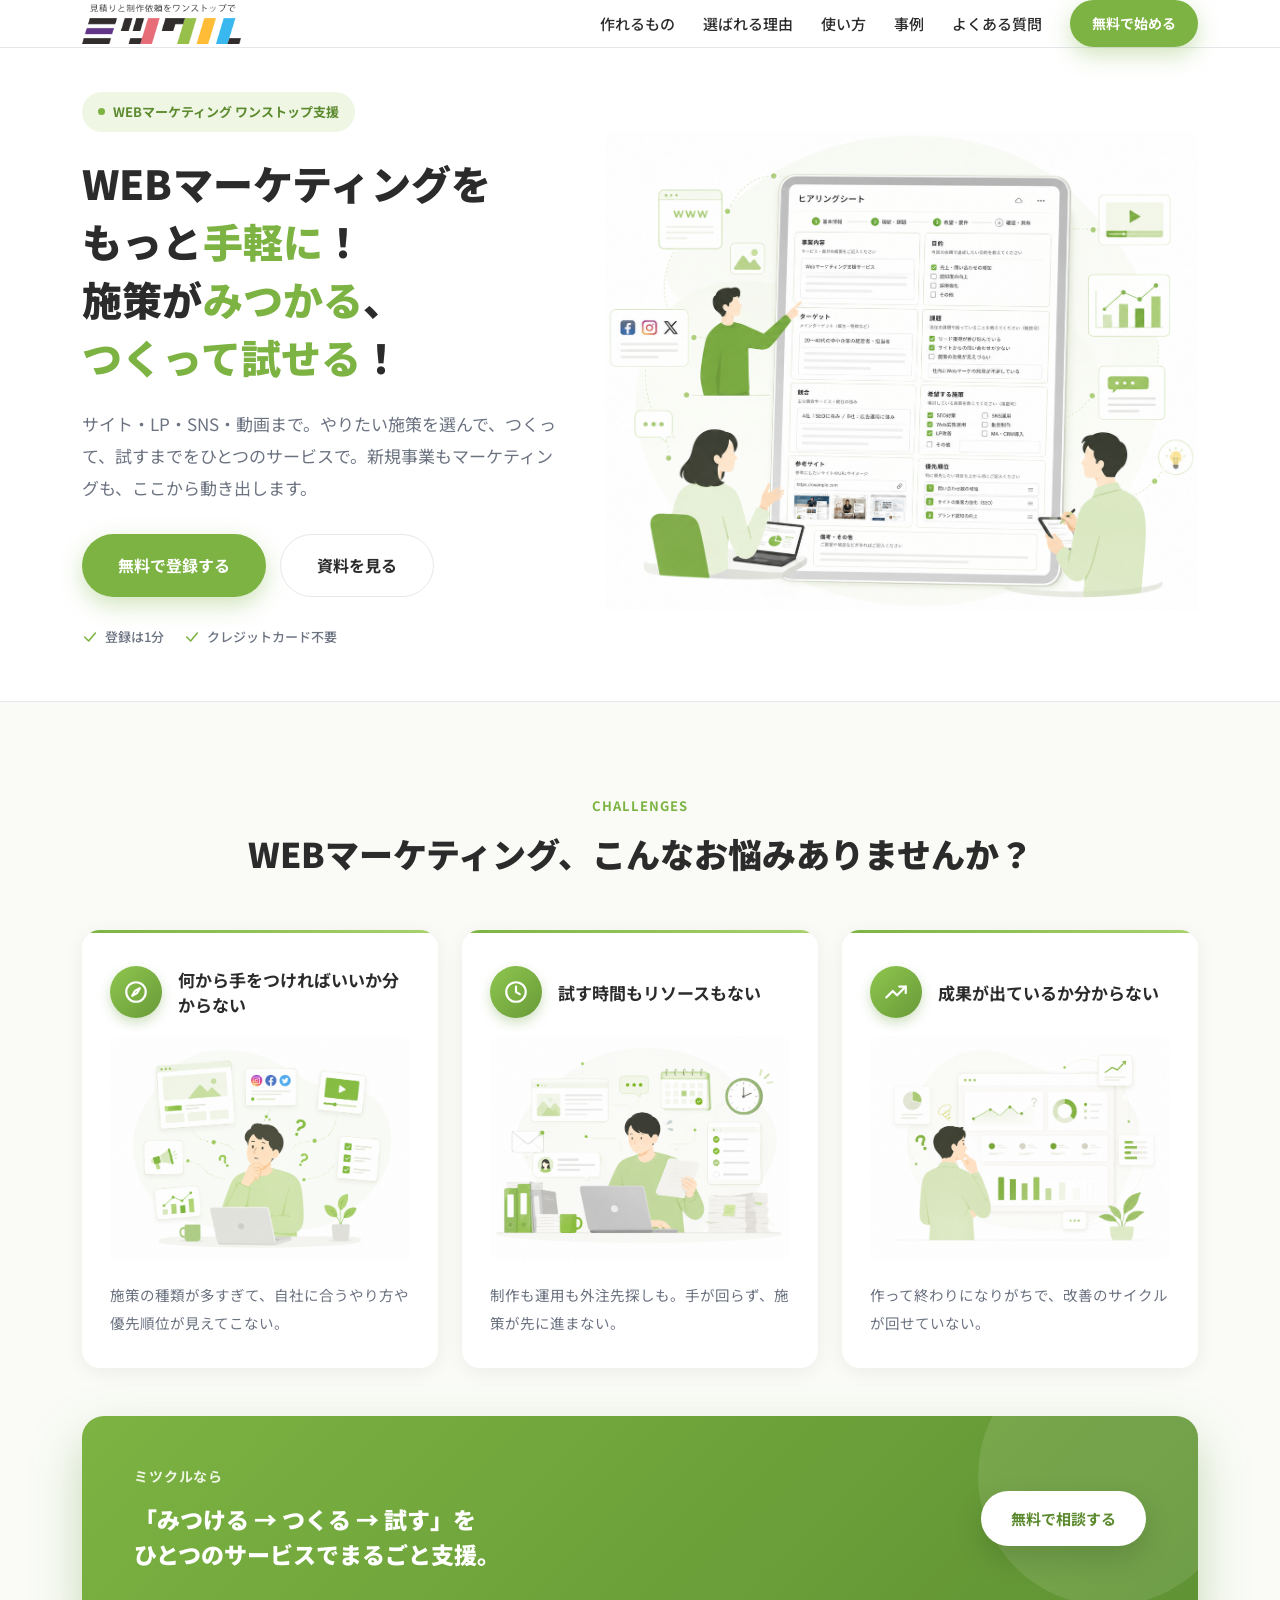
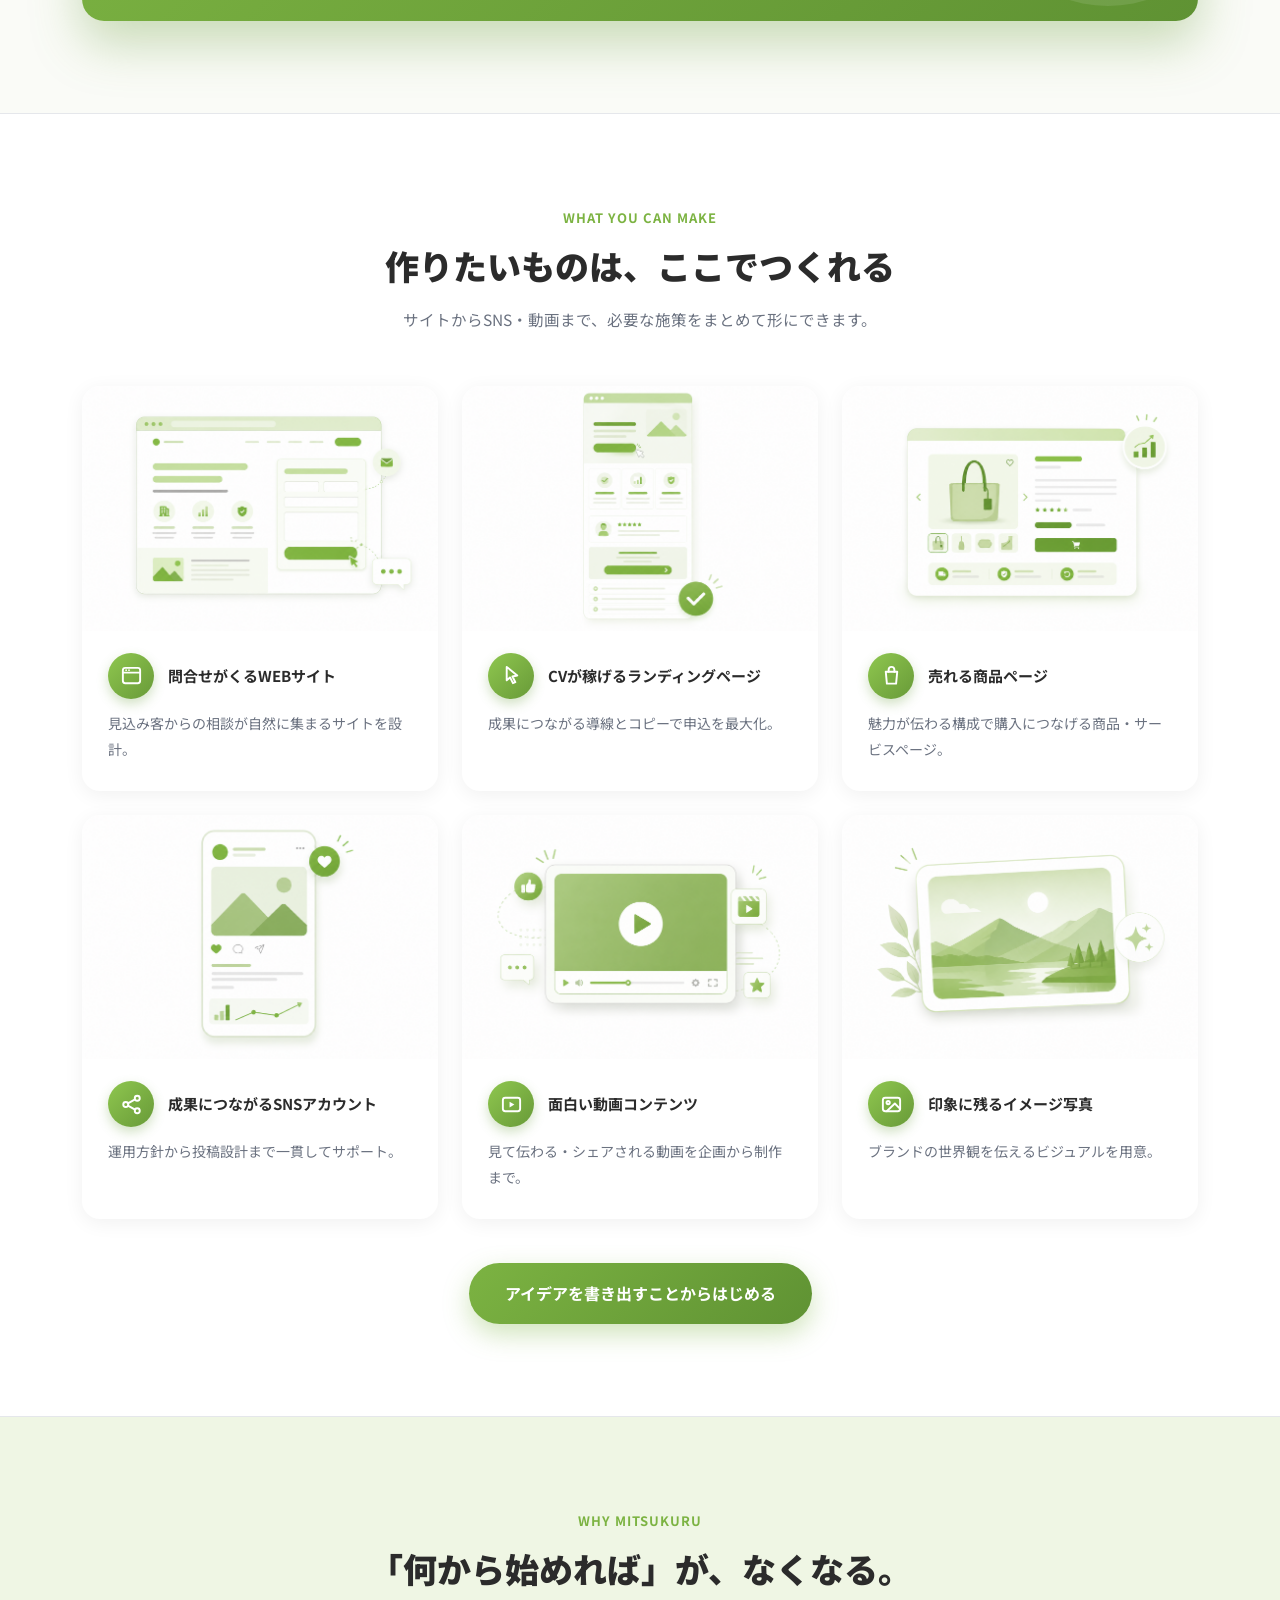
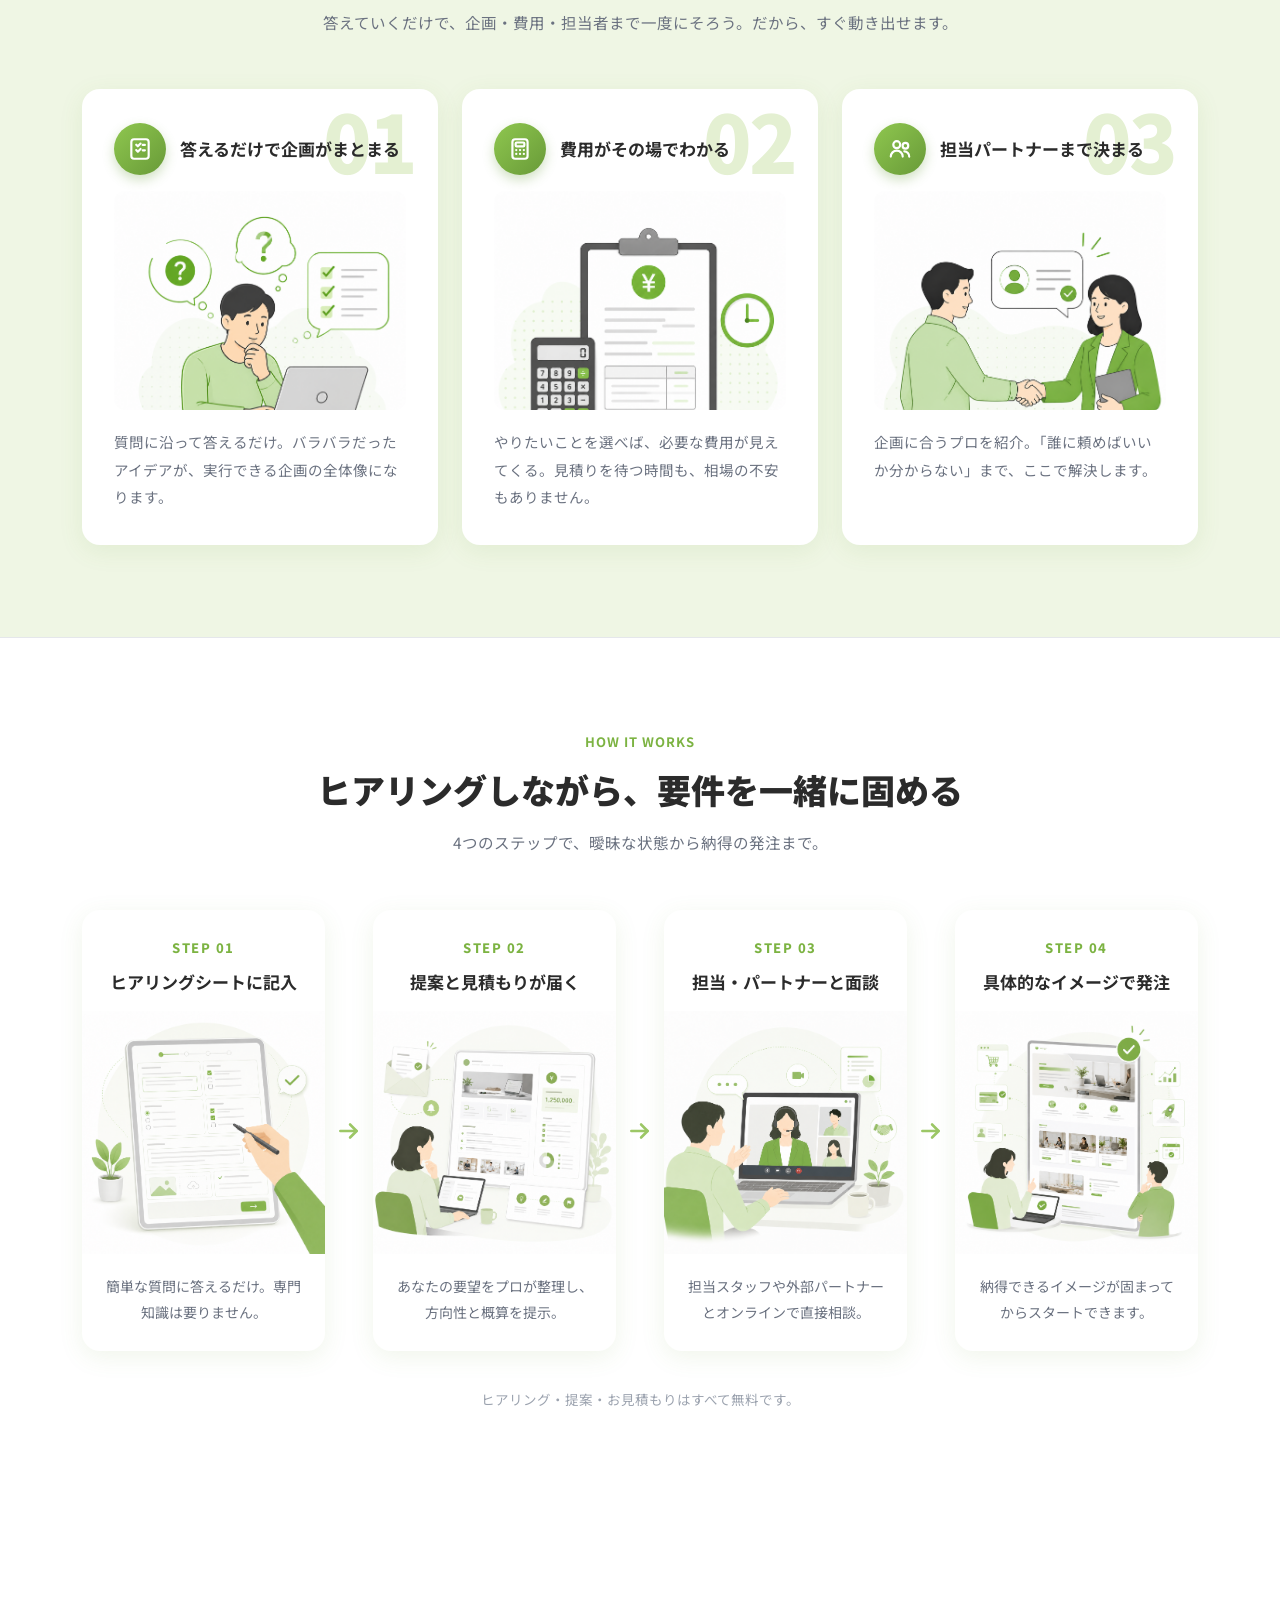
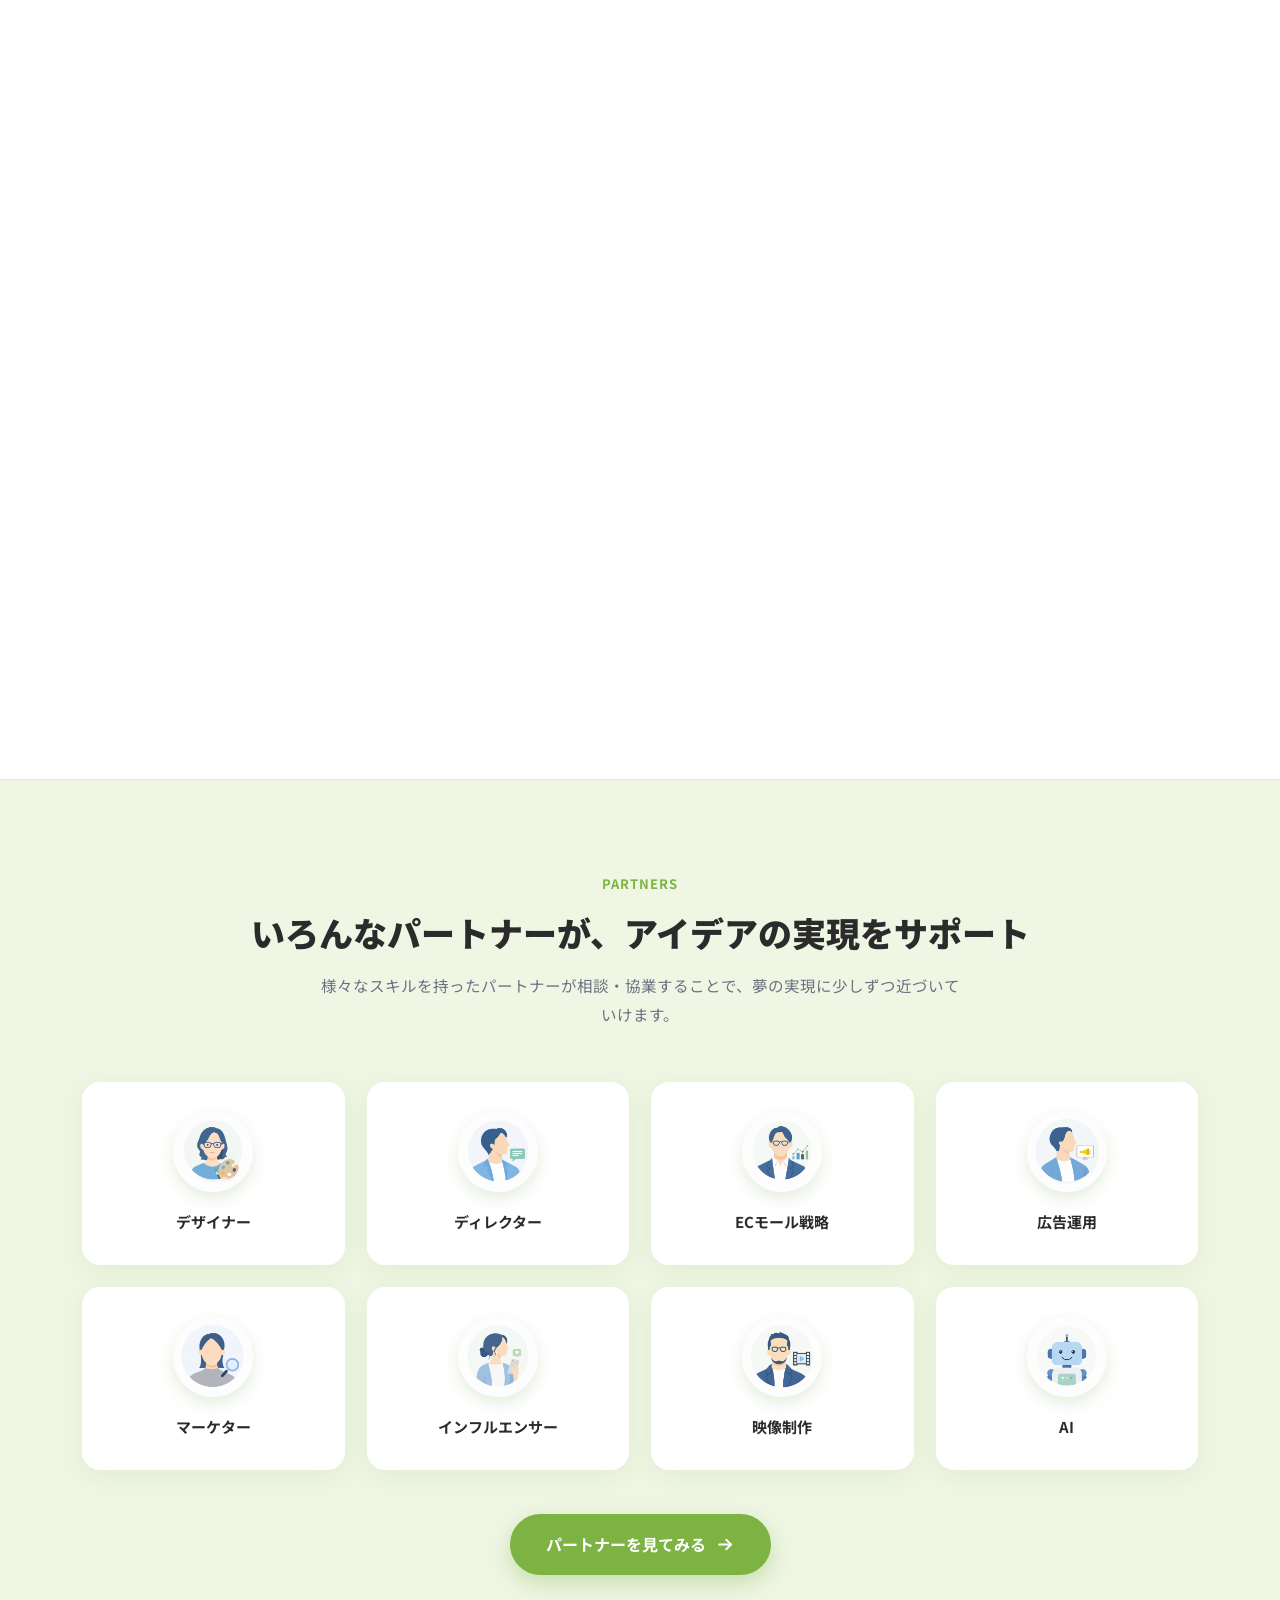
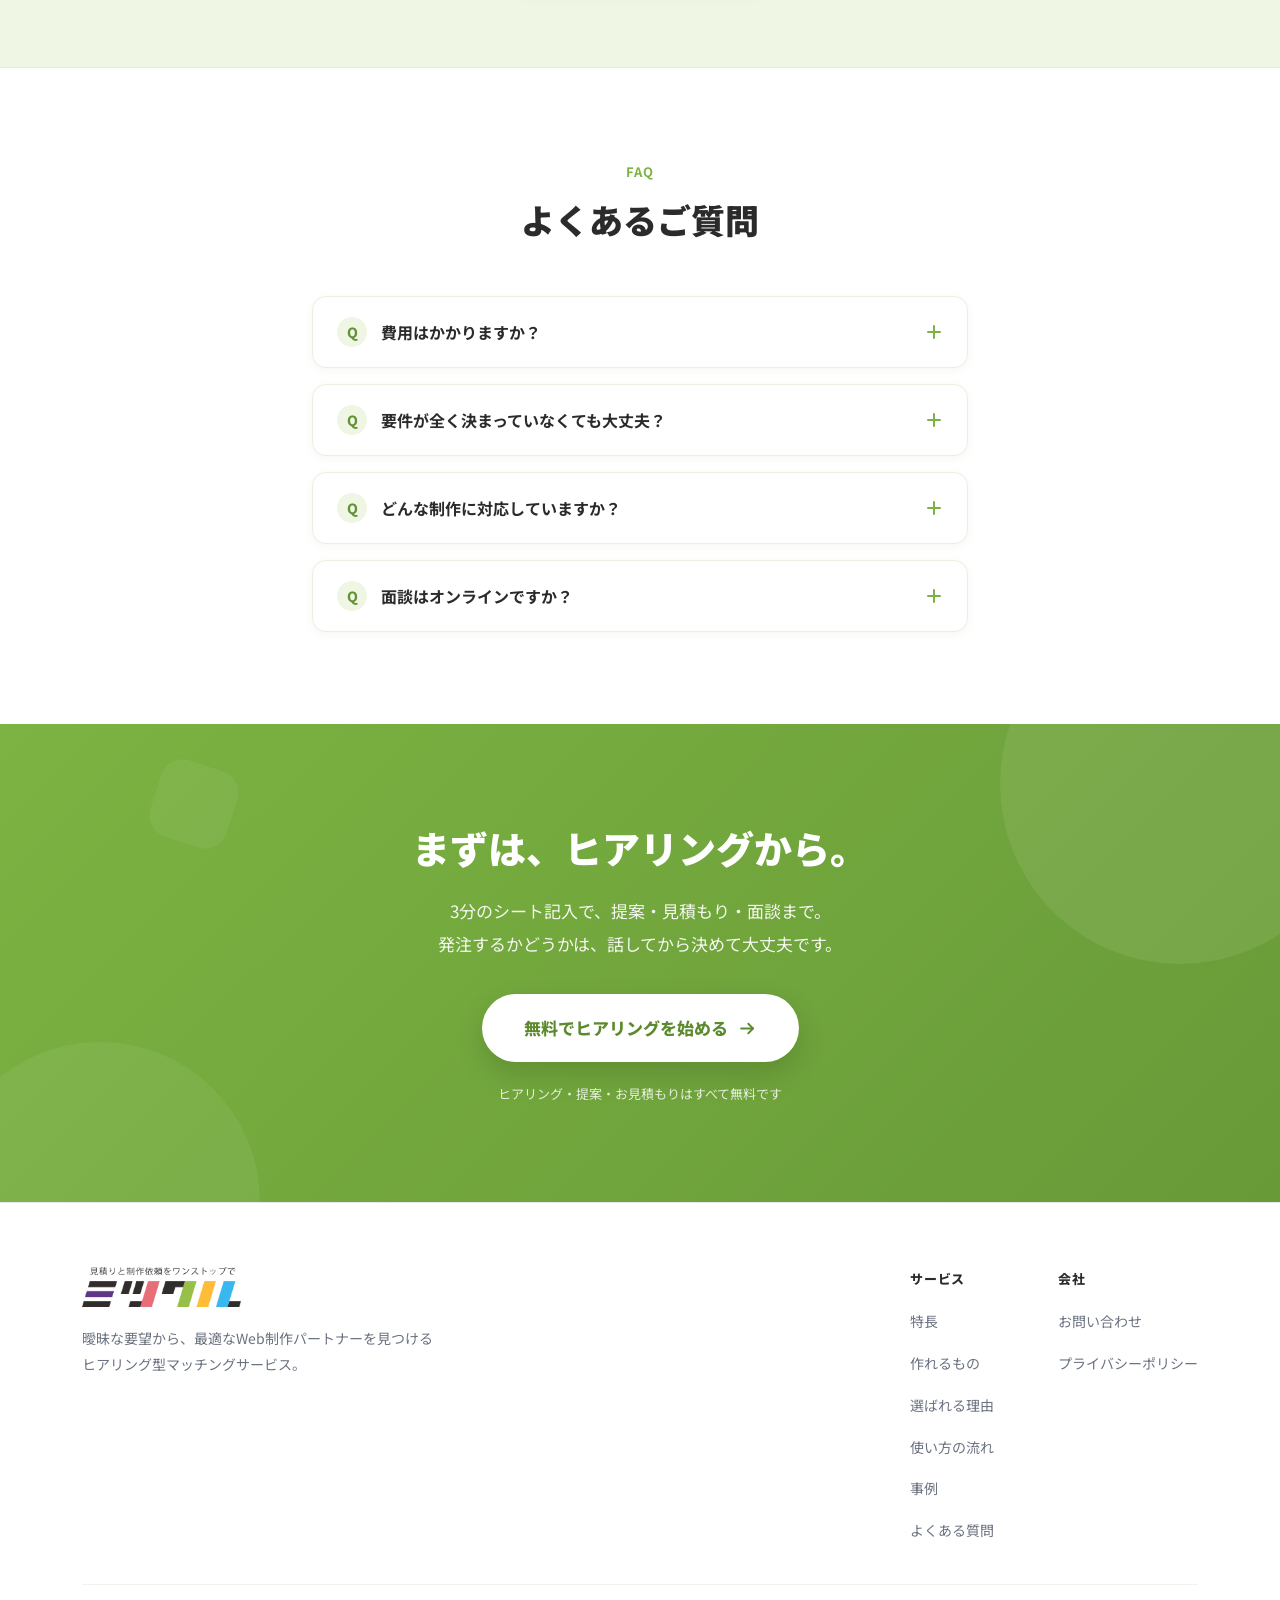
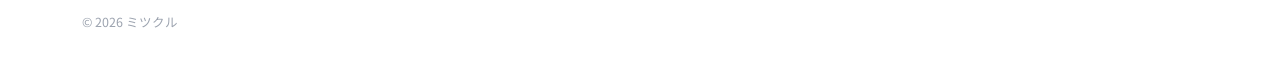
==== index.html @ df2f6256 "公式ハンドオフバンドル「ミツクル」デザインを実装（ライトグリーン） - index.html / styles.css をミツクル.dc.html に忠実な再現で再実装   （セマンティック・モバイル" ====
<!DOCTYPE html>
<html lang="ja">
<head>
<meta charset="UTF-8">
<meta name="viewport" content="width=device-width, initial-scale=1.0">
<title>ミツクル｜WEBマーケティングを、もっと手軽に。施策がみつかる、つくって試せる</title>
<meta name="description" content="ヒアリングシートに答えるだけで、企画・お見積もり・担当パートナーまで。サイト・LP・EC・SNS・動画まで、つくって試すをワンストップで。ヒアリング・提案・お見積もりは無料です。">
<link rel="preconnect" href="https://fonts.googleapis.com">
<link rel="preconnect" href="https://fonts.gstatic.com" crossorigin>
<link href="https://fonts.googleapis.com/css2?family=Noto+Sans+JP:wght@400;500;700;900&display=swap" rel="stylesheet">
<link rel="stylesheet" href="styles.css">
</head>
<body>

<!-- アイコン・スプライト（装飾SVG／aria-hidden で参照） -->
<svg width="0" height="0" class="sprite" aria-hidden="true" focusable="false">
  <symbol id="i-compass" viewBox="0 0 24 24" fill="none" stroke="currentColor" stroke-width="2" stroke-linecap="round" stroke-linejoin="round"><circle cx="12" cy="12" r="9"/><polygon points="15.5 8.5 13 13 8.5 15.5 11 11"/></symbol>
  <symbol id="i-clock" viewBox="0 0 24 24" fill="none" stroke="currentColor" stroke-width="2" stroke-linecap="round" stroke-linejoin="round"><circle cx="12" cy="12" r="9"/><polyline points="12 7 12 12 15.5 14"/></symbol>
  <symbol id="i-trend" viewBox="0 0 24 24" fill="none" stroke="currentColor" stroke-width="2" stroke-linecap="round" stroke-linejoin="round"><polyline points="3 17 9 11 13 15 21 7"/><polyline points="15 7 21 7 21 13"/></symbol>
  <symbol id="i-browser" viewBox="0 0 24 24" fill="none" stroke="currentColor" stroke-width="2" stroke-linecap="round" stroke-linejoin="round"><rect x="3" y="4" width="18" height="16" rx="2.5"/><line x1="3" y1="9" x2="21" y2="9"/><circle cx="6.4" cy="6.5" r="0.9" fill="currentColor" stroke="none"/><circle cx="9.4" cy="6.5" r="0.9" fill="currentColor" stroke="none"/></symbol>
  <symbol id="i-rocket" viewBox="0 0 24 24" fill="none" stroke="currentColor" stroke-width="2" stroke-linecap="round" stroke-linejoin="round"><path d="M7 3 L18 12 L13 13 L16 19 L13.5 20 L10.5 14 L7 17 Z"/></symbol>
  <symbol id="i-bag" viewBox="0 0 24 24" fill="none" stroke="currentColor" stroke-width="2" stroke-linecap="round" stroke-linejoin="round"><path d="M6 8 H18 L16.8 20.5 H7.2 Z"/><path d="M9 8 V6 a3 3 0 0 1 6 0 V8"/></symbol>
  <symbol id="i-share" viewBox="0 0 24 24" fill="none" stroke="currentColor" stroke-width="2" stroke-linecap="round" stroke-linejoin="round"><circle cx="18" cy="5.5" r="2.6"/><circle cx="6" cy="12" r="2.6"/><circle cx="18" cy="18.5" r="2.6"/><line x1="8.3" y1="10.8" x2="15.7" y2="6.7"/><line x1="8.3" y1="13.2" x2="15.7" y2="17.3"/></symbol>
  <symbol id="i-video" viewBox="0 0 24 24" fill="none" stroke="currentColor" stroke-width="2" stroke-linecap="round" stroke-linejoin="round"><rect x="3" y="5" width="18" height="14" rx="2.5"/><path d="M10 9 L15 12 L10 15 Z" fill="currentColor" stroke="none"/></symbol>
  <symbol id="i-image" viewBox="0 0 24 24" fill="none" stroke="currentColor" stroke-width="2" stroke-linecap="round" stroke-linejoin="round"><rect x="3" y="5" width="18" height="14" rx="2.5"/><circle cx="8.5" cy="10" r="1.7"/><path d="M21 16.5 L15.5 11 L7 19"/></symbol>
  <symbol id="i-clipboard" viewBox="0 0 24 24" fill="none" stroke="currentColor" stroke-width="2" stroke-linecap="round" stroke-linejoin="round"><rect x="4" y="3" width="16" height="18" rx="2.5"/><path d="M8.5 8 L10 9.5 L12.5 7"/><line x1="14.5" y1="8.2" x2="16.5" y2="8.2"/><path d="M8.5 13 L10 14.5 L12.5 12"/><line x1="14.5" y1="13.2" x2="16.5" y2="13.2"/></symbol>
  <symbol id="i-estimate" viewBox="0 0 24 24" fill="none" stroke="currentColor" stroke-width="2" stroke-linecap="round" stroke-linejoin="round"><rect x="5" y="3" width="14" height="18" rx="2.5"/><rect x="8" y="6" width="8" height="3.5" rx="1"/><line x1="8.5" y1="13" x2="8.6" y2="13"/><line x1="12" y1="13" x2="12.1" y2="13"/><line x1="15.5" y1="13" x2="15.6" y2="13"/><line x1="8.5" y1="16.5" x2="8.6" y2="16.5"/><line x1="12" y1="16.5" x2="12.1" y2="16.5"/><line x1="15.5" y1="16.5" x2="15.6" y2="16.5"/></symbol>
  <symbol id="i-people" viewBox="0 0 24 24" fill="none" stroke="currentColor" stroke-width="2" stroke-linecap="round" stroke-linejoin="round"><circle cx="9" cy="8" r="3.2"/><path d="M3.5 19 a5.5 5.5 0 0 1 11 0"/><circle cx="17" cy="9" r="2.6"/><path d="M16 14.2 a4.6 4.6 0 0 1 4.5 4.8"/></symbol>
  <symbol id="i-check" viewBox="0 0 24 24" fill="none" stroke="currentColor" stroke-width="2.4" stroke-linecap="round" stroke-linejoin="round"><polyline points="4 12 10 18 20 6"/></symbol>
  <symbol id="i-arrow" viewBox="0 0 24 24" fill="none" stroke="currentColor" stroke-width="2.4" stroke-linecap="round" stroke-linejoin="round"><line x1="4" y1="12" x2="19" y2="12"/><polyline points="13 6 19 12 13 18"/></symbol>
  <symbol id="i-arrow-down" viewBox="0 0 24 24" fill="none" stroke="currentColor" stroke-width="2.4" stroke-linecap="round" stroke-linejoin="round"><line x1="12" y1="4" x2="12" y2="19"/><polyline points="6 13 12 19 18 13"/></symbol>
  <symbol id="i-menu" viewBox="0 0 24 24" fill="none" stroke="currentColor" stroke-width="2" stroke-linecap="round" stroke-linejoin="round"><path d="M4 6h16"/><path d="M4 12h16"/><path d="M4 18h16"/></symbol>
  <symbol id="i-close" viewBox="0 0 24 24" fill="none" stroke="currentColor" stroke-width="2" stroke-linecap="round" stroke-linejoin="round"><path d="M18 6 6 18"/><path d="M6 6l12 12"/></symbol>
</svg>

<!-- ============ ヘッダー ============ -->
<header class="site-header" id="top">
  <div class="container site-header__inner">
    <a href="#top" class="logo" aria-label="ミツクル ホーム"><img src="assets/logo.png" alt="ミツクル" width="235" height="44"></a>
    <nav class="nav" id="primary-nav" aria-label="メインナビゲーション">
      <ul class="nav__list">
        <li><a href="#make">作れるもの</a></li>
        <li><a href="#why">選ばれる理由</a></li>
        <li><a href="#how">使い方</a></li>
        <li><a href="#works">事例</a></li>
        <li><a href="#faq">よくある質問</a></li>
        <li class="nav__sp"><a href="#cta">お問い合わせ</a></li>
        <li><a class="btn btn--primary btn--sm nav__cta" href="#cta">無料で始める</a></li>
      </ul>
    </nav>
    <button class="nav-toggle" aria-label="メニューを開く" aria-expanded="false" aria-controls="primary-nav">
      <svg class="icon nav-toggle__open" aria-hidden="true"><use href="#i-menu"/></svg>
      <svg class="icon nav-toggle__close" aria-hidden="true"><use href="#i-close"/></svg>
    </button>
  </div>
</header>

<main>

  <!-- ============ ヒーロー ============ -->
  <section class="hero" aria-labelledby="hero-title">
    <div class="container hero__inner">
      <div class="hero__text">
        <span class="badge"><span class="badge__dot" aria-hidden="true"></span>WEBマーケティング ワンストップ支援</span>
        <h1 id="hero-title" class="hero__title">WEBマーケティングを<br>もっと<span class="hl">手軽に</span>！<br>施策が<span class="hl">みつかる</span>、<br><span class="hl">つくって試せる</span>！</h1>
        <p class="hero__lead">サイト・LP・SNS・動画まで。やりたい施策を選んで、つくって、試すまでをひとつのサービスで。新規事業もマーケティングも、ここから動き出します。</p>
        <div class="btn-row">
          <a class="btn btn--primary btn--lg" href="#cta">無料で登録する</a>
          <a class="btn btn--ghost btn--lg" href="#">資料を見る</a>
        </div>
        <ul class="ticks">
          <li><svg class="icon" aria-hidden="true"><use href="#i-check"/></svg>登録は1分</li>
          <li><svg class="icon" aria-hidden="true"><use href="#i-check"/></svg>クレジットカード不要</li>
        </ul>
      </div>
      <figure class="hero__figure">
        <img src="assets/hero-illustration-trim.png" alt="ヒアリングシートを囲んでパートナーと協業し、Webサイト・LP・SNS・動画などの成果物につなげていく様子" width="700" height="560">
      </figure>
    </div>
  </section>

  <!-- ============ お悩み / 価値提案 ============ -->
  <section class="section section--soft" id="pain" aria-labelledby="pain-title">
    <div class="container">
      <div class="section__head">
        <p class="eyebrow">CHALLENGES</p>
        <h2 class="section__title" id="pain-title">WEBマーケティング、こんなお悩みありませんか？</h2>
      </div>
      <ul class="pain-grid">
        <li class="pain-card">
          <span class="pain-card__bar" aria-hidden="true"></span>
          <div class="pain-card__head"><span class="ic-badge"><svg class="icon" aria-hidden="true"><use href="#i-compass"/></svg></span><h3>何から手をつければいいか分からない</h3></div>
          <div class="pain-card__thumb"><img src="assets/pain-1.png" alt="選択肢に囲まれて考え込む人物のイメージ" loading="lazy" width="320" height="240"></div>
          <p>施策の種類が多すぎて、自社に合うやり方や優先順位が見えてこない。</p>
        </li>
        <li class="pain-card">
          <span class="pain-card__bar" aria-hidden="true"></span>
          <div class="pain-card__head"><span class="ic-badge"><svg class="icon" aria-hidden="true"><use href="#i-clock"/></svg></span><h3>試す時間もリソースもない</h3></div>
          <div class="pain-card__thumb"><img src="assets/pain-2.png" alt="書類やタスクに追われる人物のイメージ" loading="lazy" width="320" height="240"></div>
          <p>制作も運用も外注先探しも。手が回らず、施策が先に進まない。</p>
        </li>
        <li class="pain-card">
          <span class="pain-card__bar" aria-hidden="true"></span>
          <div class="pain-card__head"><span class="ic-badge"><svg class="icon" aria-hidden="true"><use href="#i-trend"/></svg></span><h3>成果が出ているか分からない</h3></div>
          <div class="pain-card__thumb"><img src="assets/pain-3.png" alt="グラフを見て考える人物のイメージ" loading="lazy" width="320" height="240"></div>
          <p>作って終わりになりがちで、改善のサイクルが回せていない。</p>
        </li>
      </ul>

      <div class="bridge">
        <div class="bridge__deco" aria-hidden="true"></div>
        <div class="bridge__text">
          <p class="bridge__label">ミツクルなら</p>
          <p class="bridge__lead">「みつける → つくる → 試す」を<br>ひとつのサービスでまるごと支援。</p>
        </div>
        <a class="btn btn--white" href="#cta">無料で相談する</a>
      </div>
    </div>
  </section>

  <!-- ============ 作れるもの ============ -->
  <section class="section" id="make" aria-labelledby="make-title">
    <div class="container">
      <div class="section__head">
        <p class="eyebrow">WHAT YOU CAN MAKE</p>
        <h2 class="section__title" id="make-title">作りたいものは、ここでつくれる</h2>
        <p class="section__lead">サイトからSNS・動画まで、必要な施策をまとめて形にできます。</p>
      </div>
      <ul class="make-grid">
        <li class="make-card"><div class="make-card__thumb"><img src="assets/make-web.png" alt="問い合わせフォーム付きのWebサイト画面イメージ" loading="lazy" width="320" height="220"></div><div class="make-card__body"><div class="make-card__head"><span class="ic-badge ic-badge--sm"><svg class="icon" aria-hidden="true"><use href="#i-browser"/></svg></span><h3>問合せがくるWEBサイト</h3></div><p>見込み客からの相談が自然に集まるサイトを設計。</p></div></li>
        <li class="make-card"><div class="make-card__thumb"><img src="assets/make-lp.png" alt="チェックマーク付きの縦長ランディングページイメージ" loading="lazy" width="320" height="220"></div><div class="make-card__body"><div class="make-card__head"><span class="ic-badge ic-badge--sm"><svg class="icon" aria-hidden="true"><use href="#i-rocket"/></svg></span><h3>CVが稼げるランディングページ</h3></div><p>成果につながる導線とコピーで申込を最大化。</p></div></li>
        <li class="make-card"><div class="make-card__thumb"><img src="assets/make-product.png" alt="カート付きの商品ページイメージ" loading="lazy" width="320" height="220"></div><div class="make-card__body"><div class="make-card__head"><span class="ic-badge ic-badge--sm"><svg class="icon" aria-hidden="true"><use href="#i-bag"/></svg></span><h3>売れる商品ページ</h3></div><p>魅力が伝わる構成で購入につなげる商品・サービスページ。</p></div></li>
        <li class="make-card"><div class="make-card__thumb"><img src="assets/make-sns.png" alt="いいね付きのスマホSNS投稿イメージ" loading="lazy" width="320" height="220"></div><div class="make-card__body"><div class="make-card__head"><span class="ic-badge ic-badge--sm"><svg class="icon" aria-hidden="true"><use href="#i-share"/></svg></span><h3>成果につながるSNSアカウント</h3></div><p>運用方針から投稿設計まで一貫してサポート。</p></div></li>
        <li class="make-card"><div class="make-card__thumb"><img src="assets/make-video.png" alt="動画プレイヤーのイメージ" loading="lazy" width="320" height="220"></div><div class="make-card__body"><div class="make-card__head"><span class="ic-badge ic-badge--sm"><svg class="icon" aria-hidden="true"><use href="#i-video"/></svg></span><h3>面白い動画コンテンツ</h3></div><p>見て伝わる・シェアされる動画を企画から制作まで。</p></div></li>
        <li class="make-card"><div class="make-card__thumb"><img src="assets/make-photo.png" alt="山と湖の写真フレームイメージ" loading="lazy" width="320" height="220"></div><div class="make-card__body"><div class="make-card__head"><span class="ic-badge ic-badge--sm"><svg class="icon" aria-hidden="true"><use href="#i-image"/></svg></span><h3>印象に残るイメージ写真</h3></div><p>ブランドの世界観を伝えるビジュアルを用意。</p></div></li>
      </ul>
      <div class="section__cta"><a class="btn btn--primary btn--grad btn--lg" href="#cta">アイデアを書き出すことからはじめる</a></div>
    </div>
  </section>

  <!-- ============ 選ばれる理由 ============ -->
  <section class="section section--mint" id="why" aria-labelledby="why-title">
    <div class="container">
      <div class="section__head">
        <p class="eyebrow">WHY MITSUKURU</p>
        <h2 class="section__title" id="why-title">「何から始めれば」が、なくなる。</h2>
        <p class="section__lead">答えていくだけで、企画・費用・担当者まで一度にそろう。だから、すぐ動き出せます。</p>
      </div>
      <ul class="why-grid">
        <li class="why-card">
          <span class="why-card__num" aria-hidden="true">01</span>
          <div class="why-card__inner">
            <div class="why-card__head"><span class="ic-badge"><svg class="icon" aria-hidden="true"><use href="#i-clipboard"/></svg></span><h3>答えるだけで企画がまとまる</h3></div>
            <div class="why-card__thumb"><img src="assets/why-1.png" alt="質問に答えながら考え込む人物のイメージ" loading="lazy" width="320" height="240"></div>
            <p>質問に沿って答えるだけ。バラバラだったアイデアが、実行できる企画の全体像になります。</p>
          </div>
        </li>
        <li class="why-card">
          <span class="why-card__num" aria-hidden="true">02</span>
          <div class="why-card__inner">
            <div class="why-card__head"><span class="ic-badge"><svg class="icon" aria-hidden="true"><use href="#i-estimate"/></svg></span><h3>費用がその場でわかる</h3></div>
            <div class="why-card__thumb"><img src="assets/why-2.png" alt="電卓と見積書のイメージ" loading="lazy" width="320" height="240"></div>
            <p>やりたいことを選べば、必要な費用が見えてくる。見積りを待つ時間も、相場の不安もありません。</p>
          </div>
        </li>
        <li class="why-card">
          <span class="why-card__num" aria-hidden="true">03</span>
          <div class="why-card__inner">
            <div class="why-card__head"><span class="ic-badge"><svg class="icon" aria-hidden="true"><use href="#i-people"/></svg></span><h3>担当パートナーまで決まる</h3></div>
            <div class="why-card__thumb"><img src="assets/why-3.png" alt="握手する2人のイメージ" loading="lazy" width="320" height="240"></div>
            <p>企画に合うプロを紹介。「誰に頼めばいいか分からない」まで、ここで解決します。</p>
          </div>
        </li>
      </ul>
    </div>
  </section>

  <!-- ============ 使い方の流れ ============ -->
  <section class="section" id="how" aria-labelledby="how-title">
    <div class="container">
      <div class="section__head">
        <p class="eyebrow">HOW IT WORKS</p>
        <h2 class="section__title" id="how-title">ヒアリングしながら、要件を一緒に固める</h2>
        <p class="section__lead">4つのステップで、曖昧な状態から納得の発注まで。</p>
      </div>
      <ol class="flow">
        <li class="step">
          <div class="step__head"><span class="step__no">STEP 01</span><h3>ヒアリングシートに記入</h3></div>
          <div class="step__thumb"><img src="assets/step-01.png" alt="タブレットにペンでヒアリングシートを記入するイメージ" loading="lazy" width="380" height="260"></div>
          <p>簡単な質問に答えるだけ。専門知識は要りません。</p>
        </li>
        <li class="flow__arrow" aria-hidden="true"><svg class="icon"><use href="#i-arrow"/></svg></li>
        <li class="step">
          <div class="step__head"><span class="step__no">STEP 02</span><h3>提案と見積もりが届く</h3></div>
          <div class="step__thumb"><img src="assets/step-02.png" alt="提案画面と見積金額が表示されたイメージ" loading="lazy" width="380" height="260"></div>
          <p>あなたの要望をプロが整理し、方向性と概算を提示。</p>
        </li>
        <li class="flow__arrow flow__arrow--row" aria-hidden="true"><svg class="icon"><use href="#i-arrow"/></svg></li>
        <li class="step">
          <div class="step__head"><span class="step__no">STEP 03</span><h3>担当・パートナーと面談</h3></div>
          <div class="step__thumb"><img src="assets/step-03.png" alt="ビデオ通話で面談しているイメージ" loading="lazy" width="380" height="260"></div>
          <p>担当スタッフや外部パートナーとオンラインで直接相談。</p>
        </li>
        <li class="flow__arrow" aria-hidden="true"><svg class="icon"><use href="#i-arrow"/></svg></li>
        <li class="step">
          <div class="step__head"><span class="step__no">STEP 04</span><h3>具体的なイメージで発注</h3></div>
          <div class="step__thumb"><img src="assets/step-04.png" alt="2人で完成イメージを確認しているイメージ" loading="lazy" width="380" height="260"></div>
          <p>納得できるイメージが固まってからスタートできます。</p>
        </li>
      </ol>
      <p class="flow__note">ヒアリング・提案・お見積もりはすべて無料です。</p>
    </div>
  </section>

  <!-- ============ 事例 ============ -->
  <section class="section section--mint" id="works" aria-labelledby="works-title">
    <div class="container">
      <div class="section__head">
        <p class="eyebrow">CASE STUDIES</p>
        <h2 class="section__title" id="works-title">ご相談から生まれた事例</h2>
        <p class="section__lead">「なんとなく」から始まったご相談が、形になった例をご紹介します。</p>
      </div>
      <ul class="case-grid">
        <li class="case-card">
          <div class="case-card__thumb"><img src="assets/case-1.png" alt="ITサポート会社のコーポレートサイト画面" loading="lazy" width="360" height="270"></div>
          <div class="case-card__body">
            <span class="tag">コーポレートサイト</span>
            <div class="ba">
              <div class="ba__col"><span class="ba__label ba__label--before">BEFORE</span><span class="ba__text">「古いサイトを今っぽく」</span></div>
              <svg class="ba__arrow icon" aria-hidden="true"><use href="#i-arrow"/></svg>
              <div class="ba__col"><span class="ba__label ba__label--after">AFTER</span><span class="ba__text ba__text--after">問い合わせが増加</span></div>
            </div>
            <p class="case-card__client">従業員80名・製造業</p>
          </div>
        </li>
        <li class="case-card">
          <div class="case-card__thumb"><img src="assets/case-2.png" alt="和菓子ECサイトの画面" loading="lazy" width="360" height="270"></div>
          <div class="case-card__body">
            <span class="tag">ECサイト</span>
            <div class="ba">
              <div class="ba__col"><span class="ba__label ba__label--before">BEFORE</span><span class="ba__text">「ネット販売を始めたい」</span></div>
              <svg class="ba__arrow icon" aria-hidden="true"><use href="#i-arrow"/></svg>
              <div class="ba__col"><span class="ba__label ba__label--after">AFTER</span><span class="ba__text ba__text--after">最適なパートナーと形に</span></div>
            </div>
            <p class="case-card__client">食品メーカー</p>
          </div>
        </li>
        <li class="case-card">
          <div class="case-card__thumb"><img src="assets/case-3.png" alt="レンタル予約システムの画面" loading="lazy" width="360" height="270"></div>
          <div class="case-card__body">
            <span class="tag">予約システム</span>
            <div class="ba">
              <div class="ba__col"><span class="ba__label ba__label--before">BEFORE</span><span class="ba__text">「電話予約を楽に」</span></div>
              <svg class="ba__arrow icon" aria-hidden="true"><use href="#i-arrow"/></svg>
              <div class="ba__col"><span class="ba__label ba__label--after">AFTER</span><span class="ba__text ba__text--after">予約業務を半減</span></div>
            </div>
            <p class="case-card__client">店舗オーナー</p>
          </div>
        </li>
      </ul>
    </div>
  </section>

  <!-- ============ パートナー ============ -->
  <section class="section section--mint" id="partners" aria-labelledby="partners-title">
    <div class="container">
      <div class="section__head">
        <p class="eyebrow">PARTNERS</p>
        <h2 class="section__title" id="partners-title">いろんなパートナーが、アイデアの実現をサポート</h2>
        <p class="section__lead">様々なスキルを持ったパートナーが相談・協業することで、夢の実現に少しずつ近づいていけます。</p>
      </div>
      <ul class="partner-grid">
        <li class="partner-card"><span class="partner-card__avatar"><img src="assets/partner-designer.png" alt="デザイナー" loading="lazy" width="80" height="80"></span><span class="partner-card__name">デザイナー</span></li>
        <li class="partner-card"><span class="partner-card__avatar"><img src="assets/partner-director.png" alt="ディレクター" loading="lazy" width="80" height="80"></span><span class="partner-card__name">ディレクター</span></li>
        <li class="partner-card"><span class="partner-card__avatar"><img src="assets/partner-ec.png" alt="ECモール戦略" loading="lazy" width="80" height="80"></span><span class="partner-card__name">ECモール戦略</span></li>
        <li class="partner-card"><span class="partner-card__avatar"><img src="assets/partner-ad.png" alt="広告運用" loading="lazy" width="80" height="80"></span><span class="partner-card__name">広告運用</span></li>
        <li class="partner-card"><span class="partner-card__avatar"><img src="assets/partner-marketer.png" alt="マーケター" loading="lazy" width="80" height="80"></span><span class="partner-card__name">マーケター</span></li>
        <li class="partner-card"><span class="partner-card__avatar"><img src="assets/partner-influencer.png" alt="インフルエンサー" loading="lazy" width="80" height="80"></span><span class="partner-card__name">インフルエンサー</span></li>
        <li class="partner-card"><span class="partner-card__avatar"><img src="assets/partner-video.png" alt="映像制作" loading="lazy" width="80" height="80"></span><span class="partner-card__name">映像制作</span></li>
        <li class="partner-card"><span class="partner-card__avatar"><img src="assets/partner-ai.png" alt="AI" loading="lazy" width="80" height="80"></span><span class="partner-card__name">AI</span></li>
      </ul>
      <div class="section__cta"><a class="btn btn--primary btn--lg" href="#cta">パートナーを見てみる<svg class="icon" aria-hidden="true"><use href="#i-arrow"/></svg></a></div>
    </div>
  </section>

  <!-- ============ よくある質問（アコーディオン） ============ -->
  <section class="section" id="faq" aria-labelledby="faq-title">
    <div class="container container--narrow">
      <div class="section__head">
        <p class="eyebrow">FAQ</p>
        <h2 class="section__title" id="faq-title">よくあるご質問</h2>
      </div>
      <div class="faq">
        <div class="faq__item">
          <h3 class="faq__h"><button type="button" class="faq__q" aria-expanded="false" aria-controls="faq-a1"><span class="faq__qmark">Q</span><span class="faq__label">費用はかかりますか？</span><span class="faq__toggle" aria-hidden="true"></span></button></h3>
          <div class="faq__a" id="faq-a1"><div class="faq__a-inner"><p>ヒアリング・提案・お見積もりはすべて無料です。実際の制作を発注いただく場合のみ費用が発生します。</p></div></div>
        </div>
        <div class="faq__item">
          <h3 class="faq__h"><button type="button" class="faq__q" aria-expanded="false" aria-controls="faq-a2"><span class="faq__qmark">Q</span><span class="faq__label">要件が全く決まっていなくても大丈夫？</span><span class="faq__toggle" aria-hidden="true"></span></button></h3>
          <div class="faq__a" id="faq-a2"><div class="faq__a-inner"><p>はい。「なんとなくこうしたい」だけで十分です。ヒアリングを通じて、一緒に要件を整理していきます。</p></div></div>
        </div>
        <div class="faq__item">
          <h3 class="faq__h"><button type="button" class="faq__q" aria-expanded="false" aria-controls="faq-a3"><span class="faq__qmark">Q</span><span class="faq__label">どんな制作に対応していますか？</span><span class="faq__toggle" aria-hidden="true"></span></button></h3>
          <div class="faq__a" id="faq-a3"><div class="faq__a-inner"><p>コーポレートサイト、ランディングページ、ECサイト、Webアプリなど幅広く対応。内容に応じて最適なパートナーをご紹介します。</p></div></div>
        </div>
        <div class="faq__item">
          <h3 class="faq__h"><button type="button" class="faq__q" aria-expanded="false" aria-controls="faq-a4"><span class="faq__qmark">Q</span><span class="faq__label">面談はオンラインですか？</span><span class="faq__toggle" aria-hidden="true"></span></button></h3>
          <div class="faq__a" id="faq-a4"><div class="faq__a-inner"><p>オンラインを基本としていますが、ご希望に応じて対面での面談も可能です。</p></div></div>
        </div>
      </div>
    </div>
  </section>

  <!-- ============ 末尾CTA ============ -->
  <section class="final-cta" id="cta" aria-labelledby="cta-title">
    <div class="final-cta__deco final-cta__deco--1" aria-hidden="true"></div>
    <div class="final-cta__deco final-cta__deco--2" aria-hidden="true"></div>
    <div class="final-cta__deco final-cta__deco--3" aria-hidden="true"></div>
    <div class="container final-cta__inner">
      <h2 class="final-cta__title" id="cta-title">まずは、ヒアリングから。</h2>
      <p class="final-cta__lead">3分のシート記入で、提案・見積もり・面談まで。<br>発注するかどうかは、話してから決めて大丈夫です。</p>
      <a class="btn btn--white btn--xl" href="#">無料でヒアリングを始める<svg class="icon" aria-hidden="true"><use href="#i-arrow"/></svg></a>
      <p class="final-cta__note">ヒアリング・提案・お見積もりはすべて無料です</p>
    </div>
  </section>

</main>

<!-- ============ フッター ============ -->
<footer class="site-footer">
  <div class="container site-footer__inner">
    <div class="site-footer__brand">
      <img src="assets/logo.png" alt="ミツクル" width="214" height="40">
      <p class="site-footer__tagline">曖昧な要望から、最適なWeb制作パートナーを見つけるヒアリング型マッチングサービス。</p>
    </div>
    <nav class="site-footer__links" aria-label="フッターナビゲーション">
      <div class="foot-col">
        <h2 class="foot-col__h">サービス</h2>
        <ul>
          <li><a href="#why">特長</a></li>
          <li><a href="#make">作れるもの</a></li>
          <li><a href="#why">選ばれる理由</a></li>
          <li><a href="#how">使い方の流れ</a></li>
          <li><a href="#works">事例</a></li>
          <li><a href="#faq">よくある質問</a></li>
        </ul>
      </div>
      <div class="foot-col">
        <h2 class="foot-col__h">会社</h2>
        <ul>
          <li><a href="#cta">お問い合わせ</a></li>
          <li><a href="#">プライバシーポリシー</a></li>
        </ul>
      </div>
    </nav>
  </div>
  <div class="container"><p class="copy">&copy; 2026 ミツクル</p></div>
</footer>

<script src="script.js"></script>
</body>
</html>
---- styles.css ----
/* =========================================================
   ミツクル LP — styles.css
   設計：モバイルファースト（BP: 768px / 1024px、補助 600px）
   デザインシステム: .claude/skills/mitsukuru-design
   ========================================================= */

:root{
  --green:        #7CB342;
  --green-dark:   #689A38;
  --green-deep:   #5F9233;
  --green-deeper: #5C8A2E;
  --green-mid:    #9CC766;
  --green-soft:   #A8D26C;
  --green-050:    #FAFBF7;
  --green-100:    #EFF6E4;
  --green-150:    #F6FAEF;
  --green-200:    #E4F0D2;
  --line:    #E5E7EB;
  --line-2:  #EAEFE0;
  --line-3:  #F0F2EC;
  --ink:    #2B2B2B;
  --muted:  #6B7280;
  --hint:   #9CA3AF;
  --maxw:   1180px;
  --font: "Noto Sans JP", system-ui, -apple-system, sans-serif;
  --grad-badge: linear-gradient(135deg, #8FC74F 0%, #689A38 100%);
}

/* ---- reset / base ---- */
*{ box-sizing:border-box; margin:0; padding:0; }
html{ scroll-behavior:smooth; }
body{ font-family:var(--font); color:var(--ink); background:#fff; line-height:1.8; font-size:16px; -webkit-font-smoothing:antialiased; }
::selection{ background:#C9E3A6; }
img{ max-width:100%; display:block; }
a{ color:inherit; text-decoration:none; }
ul,ol{ list-style:none; }
.sprite{ position:absolute; }
:where(a,button):focus-visible{ outline:2px solid var(--green); outline-offset:3px; border-radius:6px; }
.icon{ display:inline-block; width:1em; height:1em; vertical-align:middle; flex-shrink:0; fill:none; }

/* ---- layout ---- */
.container{ max-width:var(--maxw); margin:0 auto; padding:0 20px; }
.container--narrow{ max-width:720px; }
.section{ padding:64px 0; }
.section--soft{ background:var(--green-050); border-top:1px solid var(--line); border-bottom:1px solid var(--line); }
.section--mint{ background:var(--green-100); border-top:1px solid var(--line); border-bottom:1px solid var(--line); }
.section__head{ text-align:center; margin-bottom:40px; }
.eyebrow{ font-size:13px; font-weight:700; color:var(--green); letter-spacing:.08em; margin:0 0 12px; }
.section__title{ font-size:27px; font-weight:900; line-height:1.45; color:var(--ink); margin:0; }
.section__lead{ font-size:15.5px; color:var(--muted); line-height:1.9; margin:14px auto 0; max-width:640px; }
.section__cta{ text-align:center; margin-top:44px; }

/* ---- buttons ---- */
.btn{ display:inline-flex; align-items:center; justify-content:center; gap:10px; font-weight:700; border-radius:9999px; padding:14px 30px; font-size:15px; cursor:pointer; border:none; white-space:nowrap; transition:transform .2s ease, box-shadow .2s ease, background .2s ease, color .2s ease, border-color .2s ease; }
.btn:active{ transform:translateY(0); }
.btn .icon{ width:19px; height:19px; }
.btn--sm{ padding:11px 22px; font-size:14px; }
.btn--lg{ padding:16px 36px; font-size:16px; }
.btn--xl{ padding:19px 42px; font-size:17px; font-weight:800; }
.btn--primary{ background:var(--green); color:#fff; box-shadow:0 8px 22px rgba(124,179,66,.35); }
.btn--primary:hover{ background:var(--green-dark); transform:translateY(-2px); }
.btn--grad{ background:linear-gradient(135deg, var(--green) 0%, var(--green-deep) 100%); box-shadow:0 10px 26px rgba(124,179,66,.36); }
.btn--grad:hover{ transform:translateY(-3px); box-shadow:0 16px 32px rgba(124,179,66,.42); }
.btn--ghost{ background:#fff; color:var(--ink); border:1.5px solid var(--line); box-shadow:none; }
.btn--ghost:hover{ border-color:var(--green); color:var(--green-deeper); }
.btn--white{ background:#fff; color:var(--green-deeper); box-shadow:0 12px 30px rgba(0,0,0,.14); }
.btn--white:hover{ transform:translateY(-3px); box-shadow:0 18px 40px rgba(0,0,0,.22); }
.btn-row{ display:flex; flex-wrap:wrap; gap:14px; }

/* ---- shared bits ---- */
.eyebrow + .section__title{ margin-top:0; }
.ic-badge{ flex:none; width:52px; height:52px; border-radius:50%; background:var(--grad-badge); box-shadow:0 5px 12px rgba(104,154,56,.30); display:flex; align-items:center; justify-content:center; color:#fff; }
.ic-badge .icon{ width:26px; height:26px; }
.ic-badge--sm{ width:46px; height:46px; }
.ic-badge--sm .icon{ width:23px; height:23px; }
.tag{ display:inline-block; font-size:12px; font-weight:700; color:var(--green-deep); background:var(--green-100); border-radius:999px; padding:5px 14px; }
.card-hover{ transition:box-shadow .28s ease, transform .28s ease; }

/* =========================================================
   ヘッダー
   ========================================================= */
.site-header{ position:sticky; top:0; z-index:50; background:rgba(255,255,255,.88); backdrop-filter:blur(10px); border-bottom:1px solid var(--line); }
.site-header__inner{ display:flex; align-items:center; justify-content:space-between; gap:20px; padding:14px 0; }
.logo img{ height:36px; width:auto; }
.nav{ display:none; }
.nav__list{ display:flex; align-items:center; gap:28px; font-size:15px; font-weight:500; }
.nav__list a:hover{ color:var(--green-deeper); }
.nav__sp a{ font-weight:700; }
.nav__cta{ color:#fff; }
.nav-toggle{ display:inline-flex; align-items:center; justify-content:center; background:none; border:none; color:var(--ink); cursor:pointer; padding:4px; }
.nav-toggle .icon{ width:28px; height:28px; }
.nav-toggle__close{ display:none; }
.site-header.is-nav-open .nav-toggle__open{ display:none; }
.site-header.is-nav-open .nav-toggle__close{ display:inline-block; }

@media (max-width:767.98px){
  .site-header.is-nav-open .nav{ display:block; position:absolute; top:100%; left:0; right:0; background:rgba(255,255,255,.98); backdrop-filter:blur(10px); border-bottom:1px solid var(--line); box-shadow:0 12px 26px rgba(0,0,0,.08); }
  .site-header.is-nav-open .nav__list{ flex-direction:column; align-items:stretch; gap:0; padding:8px 20px 18px; }
  .site-header.is-nav-open .nav__list > li > a{ display:block; padding:14px 4px; border-bottom:1px solid var(--line); font-size:15px; }
  .site-header.is-nav-open .nav__cta{ margin-top:14px; border-bottom:none; justify-content:center; }
}

/* =========================================================
   ヒーロー
   ========================================================= */
.hero{ padding:40px 0 48px; }
.hero__inner{ display:grid; gap:28px; align-items:center; }
.badge{ display:inline-flex; align-items:center; gap:8px; background:var(--green-100); color:var(--green-deeper); font-size:13px; font-weight:700; padding:8px 16px; border-radius:9999px; margin-bottom:22px; }
.badge__dot{ width:7px; height:7px; border-radius:50%; background:var(--green); }
.hero__title{ font-size:30px; font-weight:900; line-height:1.45; letter-spacing:.005em; margin:0 0 22px; word-break:keep-all; }
.hero__title .hl{ color:var(--green); }
.hero__lead{ font-size:16px; color:var(--muted); line-height:1.9; margin:0 0 30px; max-width:480px; }
.ticks{ display:flex; flex-wrap:wrap; gap:20px; margin-top:28px; color:var(--muted); font-size:13px; font-weight:500; }
.ticks li{ display:inline-flex; align-items:center; gap:7px; }
.ticks .icon{ width:16px; height:16px; color:var(--green); }
.hero__figure{ margin:0; }
.hero__figure img{ width:100%; height:auto; }
.btn-row .btn{ flex:1 1 100%; }

/* =========================================================
   お悩み / 価値バナー
   ========================================================= */
.pain-grid{ display:grid; grid-template-columns:repeat(auto-fit, minmax(270px,1fr)); gap:24px; }
.pain-card{ position:relative; overflow:hidden; background:#fff; border-radius:18px; padding:36px 28px 32px; box-shadow:0 4px 20px rgba(0,0,0,.06); transition:box-shadow .28s ease, transform .28s ease; }
.pain-card:hover{ box-shadow:0 16px 36px rgba(124,179,66,.20); transform:translateY(-4px); }
.pain-card__bar{ position:absolute; top:0; left:0; right:0; height:3px; background:linear-gradient(90deg, var(--green) 0%, var(--green-soft) 100%); }
.pain-card__head{ display:flex; align-items:center; gap:16px; margin-bottom:18px; }
.pain-card__head h3{ font-size:17px; font-weight:700; line-height:1.5; }
.pain-card__thumb{ aspect-ratio:4/3; border-radius:12px; overflow:hidden; background:var(--green-150); margin-bottom:20px; }
.pain-card__thumb img{ width:100%; height:100%; object-fit:cover; }
.pain-card p{ font-size:14.5px; color:var(--muted); line-height:1.9; }

.bridge{ position:relative; overflow:hidden; margin-top:48px; background:linear-gradient(135deg, var(--green) 0%, var(--green-deep) 100%); border-radius:22px; padding:44px 40px; display:grid; gap:28px; align-items:center; box-shadow:0 22px 50px rgba(104,154,56,.34); }
.bridge__deco{ position:absolute; top:-70px; right:-40px; width:260px; height:260px; border-radius:50%; background:rgba(255,255,255,.10); pointer-events:none; }
.bridge__text{ position:relative; z-index:1; }
.bridge__label{ font-size:14px; font-weight:700; color:var(--green-100); letter-spacing:.06em; margin-bottom:12px; }
.bridge__lead{ font-size:23px; font-weight:900; line-height:1.55; color:#fff; }
.bridge .btn{ position:relative; z-index:1; justify-self:start; }

/* =========================================================
   作れるもの
   ========================================================= */
.make-grid{ display:grid; grid-template-columns:repeat(auto-fit, minmax(280px,1fr)); gap:24px; }
.make-card{ overflow:hidden; background:#fff; border-radius:18px; box-shadow:0 4px 20px rgba(0,0,0,.06); transition:box-shadow .28s ease, transform .28s ease; }
.make-card:hover{ box-shadow:0 16px 36px rgba(124,179,66,.20); transform:translateY(-4px); }
.make-card__thumb{ aspect-ratio:320/220; overflow:hidden; }
.make-card__thumb img{ width:100%; height:100%; object-fit:cover; }
.make-card__body{ padding:22px 26px 28px; }
.make-card__head{ display:flex; align-items:center; gap:14px; margin-bottom:12px; }
.make-card__head h3{ font-size:15px; font-weight:700; line-height:1.45; word-break:keep-all; }
.make-card p{ font-size:14px; color:var(--muted); line-height:1.85; }

/* =========================================================
   選ばれる理由
   ========================================================= */
.why-grid{ display:grid; grid-template-columns:repeat(auto-fit, minmax(290px,1fr)); gap:24px; }
.why-card{ position:relative; overflow:hidden; background:#fff; border-radius:18px; padding:34px 32px; box-shadow:0 6px 24px rgba(104,154,56,.10); transition:box-shadow .28s ease, transform .28s ease; }
.why-card:hover{ box-shadow:0 18px 40px rgba(124,179,66,.22); transform:translateY(-5px); }
.why-card__num{ position:absolute; top:10px; right:22px; font-size:80px; font-weight:900; line-height:1; color:var(--green-200); letter-spacing:-.03em; pointer-events:none; }
.why-card__inner{ position:relative; z-index:1; }
.why-card__head{ display:flex; align-items:center; gap:14px; margin-bottom:16px; }
.why-card__head h3{ font-size:17px; font-weight:700; line-height:1.45; word-break:keep-all; }
.why-card__thumb{ aspect-ratio:4/3; border-radius:12px; overflow:hidden; margin:0 0 18px; }
.why-card__thumb img{ width:100%; height:100%; object-fit:cover; object-position:top; }
.why-card p{ font-size:14.5px; color:var(--muted); line-height:1.9; }

/* =========================================================
   使い方の流れ（縦タイムライン → デスクトップで横並び）
   ========================================================= */
.flow{ display:flex; flex-direction:column; align-items:center; max-width:520px; margin:0 auto; }
.step{ width:100%; display:flex; flex-direction:column; overflow:hidden; background:#fff; border-radius:18px; box-shadow:0 6px 24px rgba(104,154,56,.10); }
.step__head{ text-align:center; padding:26px 22px 16px; }
.step__no{ display:block; font-size:13px; font-weight:800; letter-spacing:.12em; color:var(--green); margin-bottom:10px; }
.step__head h3{ font-size:17px; font-weight:700; line-height:1.5; word-break:keep-all; }
.step__thumb{ background:var(--green-150); }
.step__thumb img{ width:100%; height:auto; }
.step p{ text-align:center; padding:20px 22px 26px; font-size:14px; color:var(--muted); line-height:1.85; }
.flow__arrow{ display:flex; align-items:center; justify-content:center; color:var(--green-mid); padding:14px 0; }
.flow__arrow .icon{ width:26px; height:26px; transform:rotate(90deg); }
.flow__note{ text-align:center; font-size:13.5px; color:var(--hint); margin-top:36px; }

/* =========================================================
   事例（Before → After）
   ========================================================= */
.case-grid{ display:grid; grid-template-columns:repeat(auto-fit, minmax(290px,1fr)); gap:24px; }
.case-card{ overflow:hidden; background:#fff; border-radius:18px; box-shadow:0 6px 24px rgba(104,154,56,.10); transition:box-shadow .28s ease, transform .28s ease; }
.case-card:hover{ box-shadow:0 18px 40px rgba(124,179,66,.22); transform:translateY(-5px); }
.case-card__thumb{ aspect-ratio:4/3; overflow:hidden; background:var(--green-150); }
.case-card__thumb img{ width:100%; height:100%; object-fit:cover; object-position:top; }
.case-card__body{ padding:24px 26px 26px; }
.case-card__body .tag{ margin-bottom:18px; }
.ba{ display:flex; align-items:center; gap:12px; }
.ba__col{ flex:1; }
.ba__label{ display:block; font-size:11px; font-weight:700; letter-spacing:.06em; margin-bottom:4px; }
.ba__label--before{ color:#B0B7A6; }
.ba__label--after{ color:var(--green); }
.ba__text{ font-size:14.5px; font-weight:700; line-height:1.5; color:#374151; }
.ba__text--after{ color:var(--green-deep); }
.ba__arrow{ flex:none; width:20px; height:20px; color:var(--green-mid); }
.case-card__client{ border-top:1px solid var(--line-3); margin-top:22px; padding-top:16px; font-size:12.5px; color:var(--hint); }

/* =========================================================
   パートナー
   ========================================================= */
.partner-grid{ display:grid; grid-template-columns:repeat(2, 1fr); gap:22px; }
.partner-card{ display:flex; flex-direction:column; align-items:center; text-align:center; background:#fff; border-radius:18px; padding:30px 18px; box-shadow:0 6px 24px rgba(104,154,56,.10); transition:box-shadow .28s ease, transform .28s ease; }
.partner-card:hover{ box-shadow:0 18px 40px rgba(124,179,66,.22); transform:translateY(-5px); }
.partner-card__avatar{ width:80px; height:80px; border-radius:50%; overflow:hidden; background:#fff; box-shadow:0 6px 16px rgba(104,154,56,.18); margin-bottom:16px; }
.partner-card__avatar img{ width:100%; height:100%; object-fit:cover; }
.partner-card__name{ font-size:15px; font-weight:700; color:var(--ink); }

/* =========================================================
   よくある質問（JSアコーディオン）
   ========================================================= */
.faq{ display:flex; flex-direction:column; gap:16px; }
.faq__item{ background:#fff; border:1px solid var(--line-2); border-radius:14px; box-shadow:0 2px 10px rgba(104,154,56,.06); overflow:hidden; }
.faq__h{ margin:0; font-size:inherit; font-weight:inherit; }
.faq__q{ width:100%; display:flex; align-items:center; gap:14px; background:none; border:none; cursor:pointer; text-align:left; font:inherit; color:var(--ink); padding:20px 24px; font-size:16px; font-weight:700; }
.faq__qmark{ flex:none; width:30px; height:30px; border-radius:50%; background:var(--green-100); color:var(--green-deep); display:flex; align-items:center; justify-content:center; font-size:14px; font-weight:800; }
.faq__label{ flex:1; }
.faq__toggle{ flex:none; position:relative; width:18px; height:18px; }
.faq__toggle::before, .faq__toggle::after{ content:""; position:absolute; background:var(--green); border-radius:1px; }
.faq__toggle::before{ top:8px; left:2px; width:14px; height:2px; }
.faq__toggle::after{ left:8px; top:2px; width:2px; height:14px; transition:opacity .2s ease, transform .2s ease; }
.faq__item.is-open .faq__toggle::after{ opacity:0; transform:rotate(90deg); }
.faq__a{ display:grid; grid-template-rows:0fr; transition:grid-template-rows .28s ease; }
.faq__item.is-open .faq__a{ grid-template-rows:1fr; }
.faq__a-inner{ overflow:hidden; }
.faq__a-inner p{ padding:2px 24px 22px 68px; font-size:14.5px; color:var(--muted); line-height:1.9; }

/* =========================================================
   末尾CTA
   ========================================================= */
.final-cta{ position:relative; overflow:hidden; background:linear-gradient(135deg, var(--green) 0%, var(--green-dark) 100%); }
.final-cta__deco{ position:absolute; border-radius:50%; background:rgba(255,255,255,.08); pointer-events:none; }
.final-cta__deco--1{ top:-120px; right:-80px; width:360px; height:360px; }
.final-cta__deco--2{ bottom:-160px; left:-60px; width:320px; height:320px; background:rgba(255,255,255,.06); }
.final-cta__deco--3{ top:40px; left:12%; width:80px; height:80px; border-radius:22px; background:rgba(255,255,255,.05); transform:rotate(18deg); }
.final-cta__inner{ position:relative; z-index:1; max-width:760px; text-align:center; padding-top:72px; padding-bottom:72px; }
.final-cta__title{ font-size:30px; font-weight:900; line-height:1.45; color:#fff; margin:0 0 18px; }
.final-cta__lead{ font-size:16px; line-height:1.95; color:rgba(255,255,255,.92); margin:0 0 34px; }
.final-cta__note{ font-size:13px; color:rgba(255,255,255,.82); margin:20px 0 0; }

/* =========================================================
   フッター
   ========================================================= */
.site-footer{ background:#fff; border-top:1px solid var(--line); }
.site-footer__inner{ display:grid; gap:36px; padding-top:56px; padding-bottom:8px; }
.site-footer__brand img{ height:40px; width:auto; margin-bottom:18px; }
.site-footer__tagline{ font-size:14px; color:var(--muted); line-height:1.9; max-width:360px; }
.site-footer__links{ display:flex; flex-wrap:wrap; gap:48px; }
.foot-col__h{ font-size:13px; font-weight:800; letter-spacing:.06em; color:var(--ink); margin:0 0 16px; }
.foot-col ul{ display:flex; flex-direction:column; gap:13px; }
.foot-col a{ font-size:14px; color:var(--muted); transition:color .18s ease; }
.foot-col a:hover{ color:var(--green); }
.copy{ border-top:1px solid var(--line-3); margin-top:40px; padding:26px 0 32px; font-size:12.5px; color:var(--hint); }

/* =========================================================
   モーション
   ========================================================= */
.reveal{ opacity:0; transform:translateY(20px); transition:opacity .6s ease, transform .6s ease; }
.reveal.is-in{ opacity:1; transform:none; }
@media (prefers-reduced-motion: reduce){
  html{ scroll-behavior:auto; }
  .reveal{ opacity:1 !important; transform:none !important; transition:none; }
  .btn, .pain-card, .make-card, .why-card, .case-card, .partner-card, .faq__a, .faq__toggle::after{ transition:none; }
}

/* =========================================================
   ブレークポイント：768px（タブレット）
   ========================================================= */
@media (min-width:768px){
  .container{ padding:0 32px; }
  .section{ padding:80px 0; }
  .section__head{ margin-bottom:52px; }
  .section__title{ font-size:31px; }

  /* header */
  .nav{ display:block; }
  .nav-toggle{ display:none; }
  .nav__sp{ display:none; }
  .logo img{ height:40px; }

  /* hero */
  .hero{ padding:44px 0 52px; }
  .hero__title{ font-size:34px; }
  .btn-row .btn{ flex:0 0 auto; }

  /* value bridge / partners */
  .bridge{ grid-template-columns:1fr auto; padding:48px 52px; }
  .partner-grid{ grid-template-columns:repeat(4, 1fr); }

  /* footer */
  .site-footer__inner{ grid-template-columns:1fr auto; align-items:start; gap:56px; padding-top:64px; }
  .site-footer__links{ gap:64px; }
}

/* =========================================================
   ブレークポイント：1024px（デスクトップ）
   ========================================================= */
@media (min-width:1024px){
  .section{ padding:92px 0; }
  .section__title{ font-size:34px; }

  /* hero：テキスト左＋イラスト右 */
  .hero{ padding:44px 0 52px; }
  .hero__inner{ grid-template-columns:0.92fr 1.15fr; gap:48px; }
  .hero__title{ font-size:40px; }
  .hero__lead{ font-size:17px; }

  /* 使い方：横並び＋右向き矢印 */
  .flow{ flex-direction:row; align-items:stretch; max-width:none; }
  .flow .step{ flex:1 1 0; }
  .flow__arrow{ flex:0 0 48px; padding:0; }
  .flow__arrow .icon{ transform:none; }

  /* 末尾CTA */
  .final-cta__inner{ padding-top:96px; padding-bottom:96px; }
  .final-cta__title{ font-size:38px; }
  .final-cta__lead{ font-size:17px; }
}
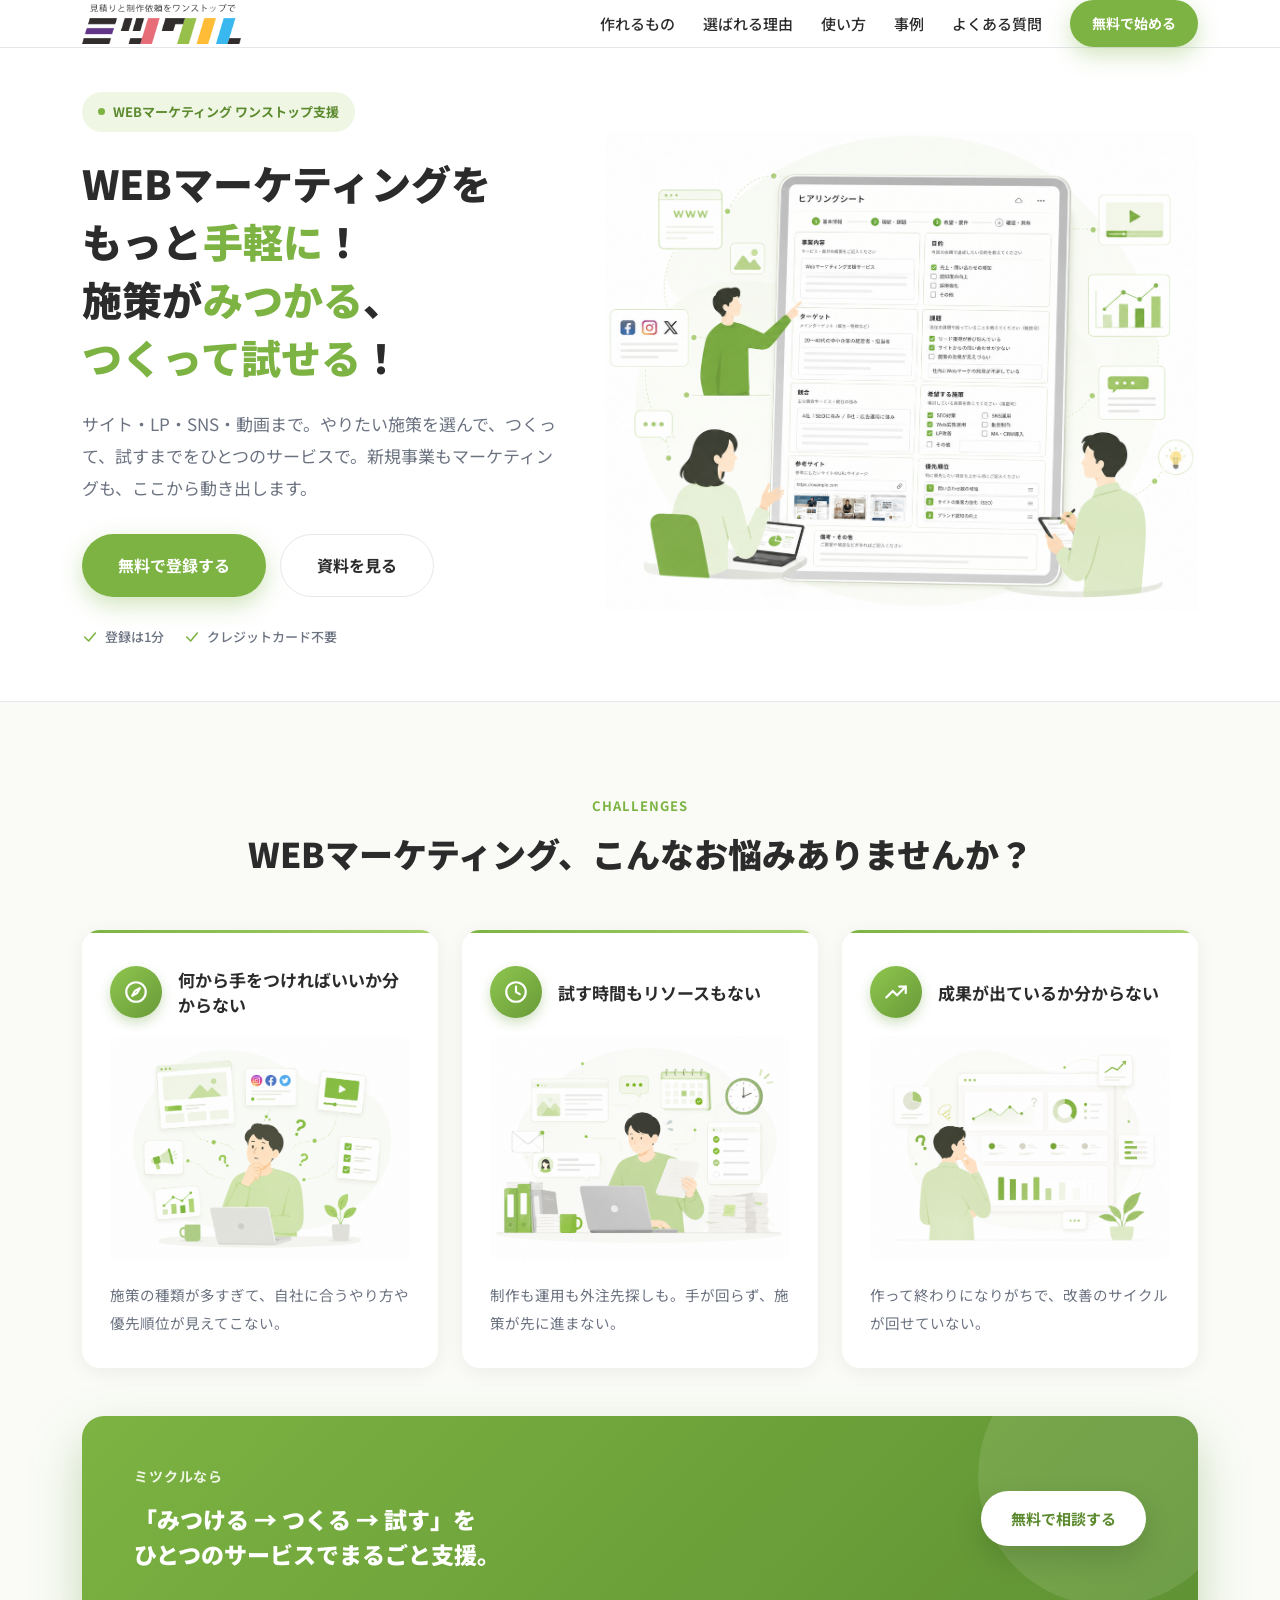
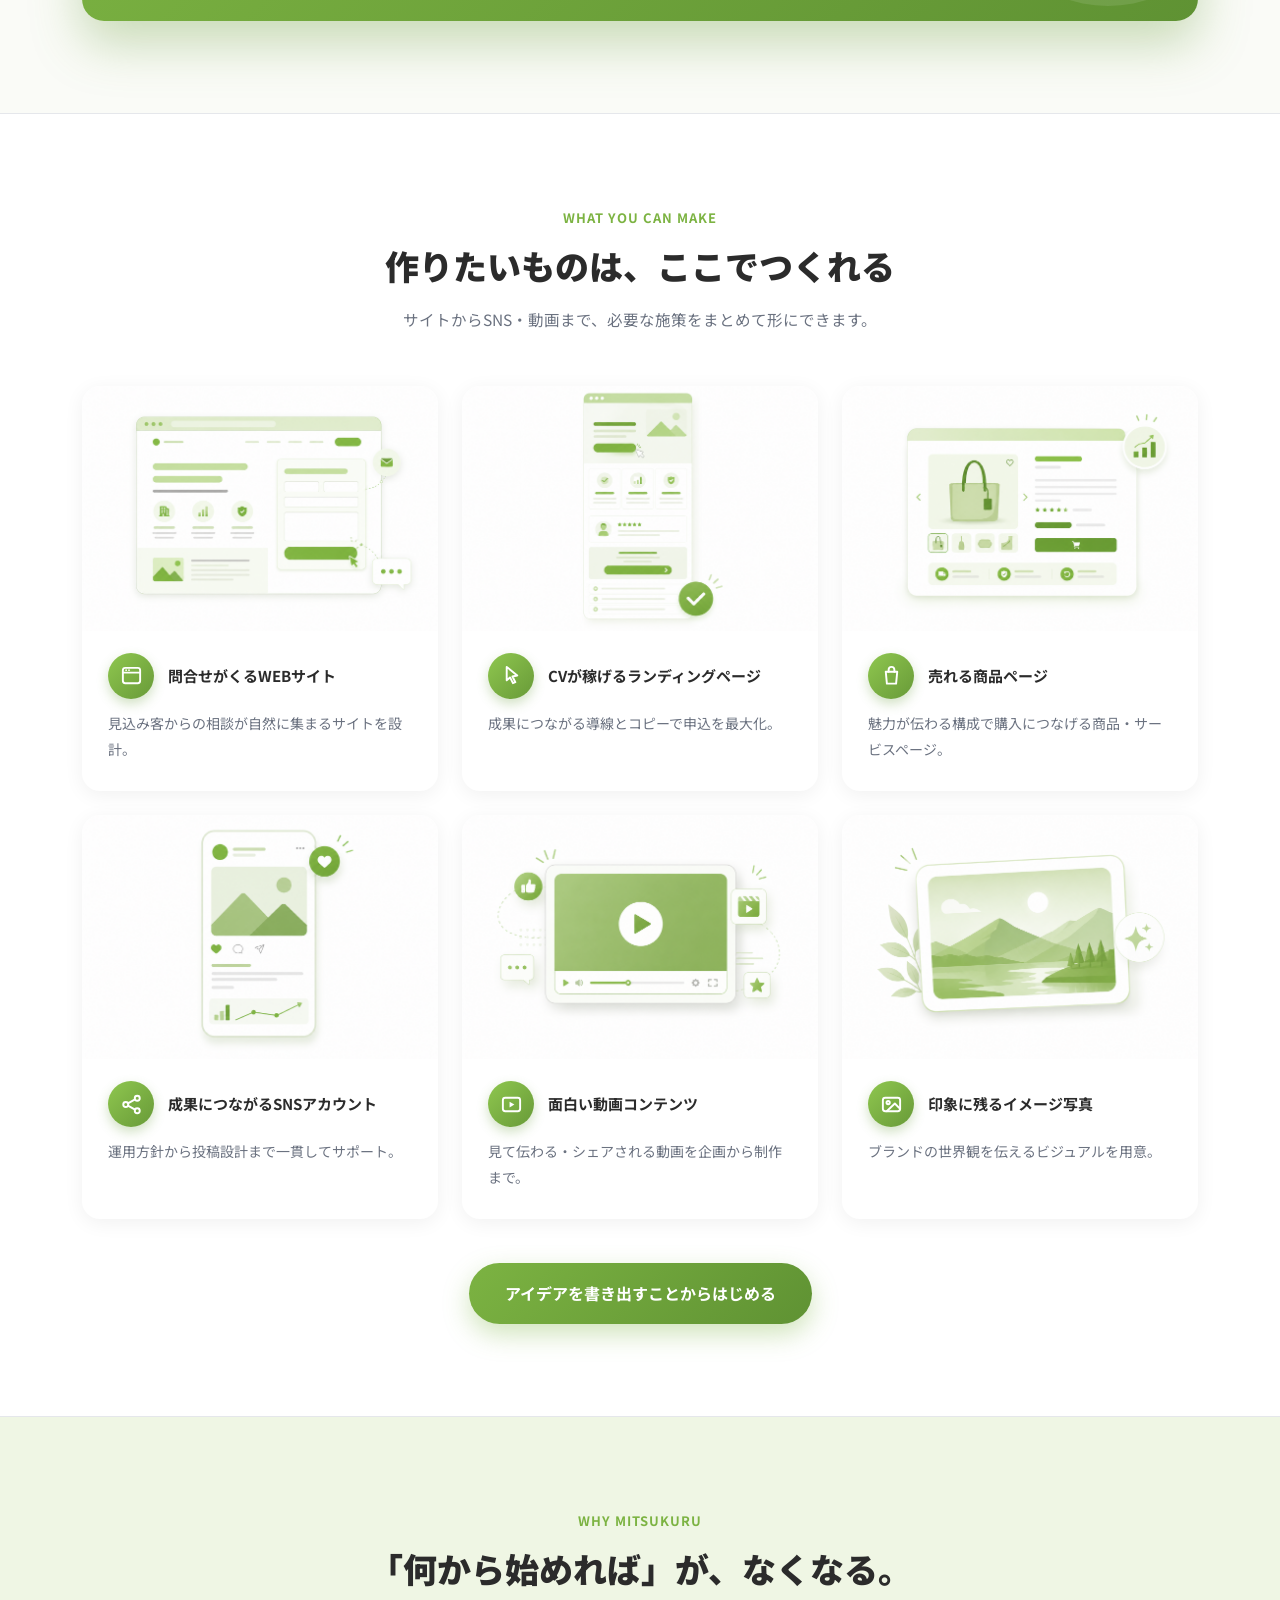
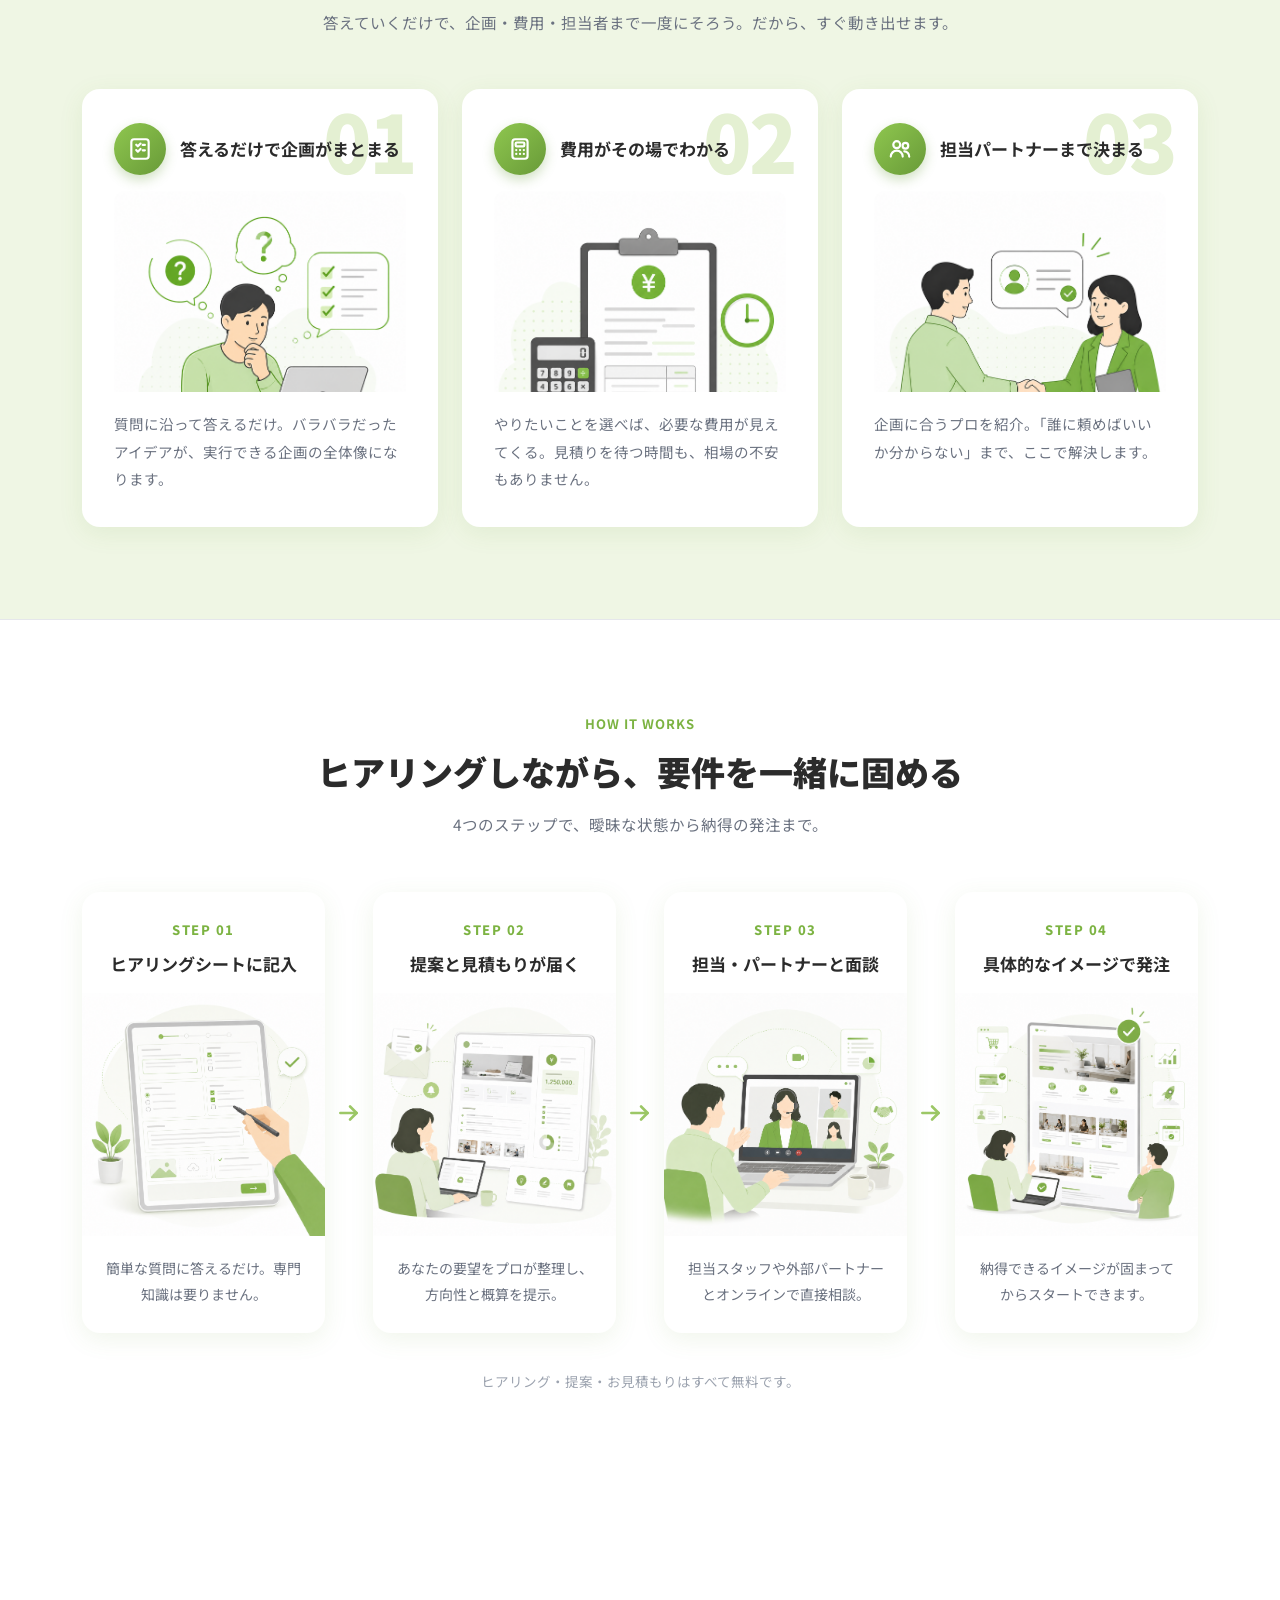
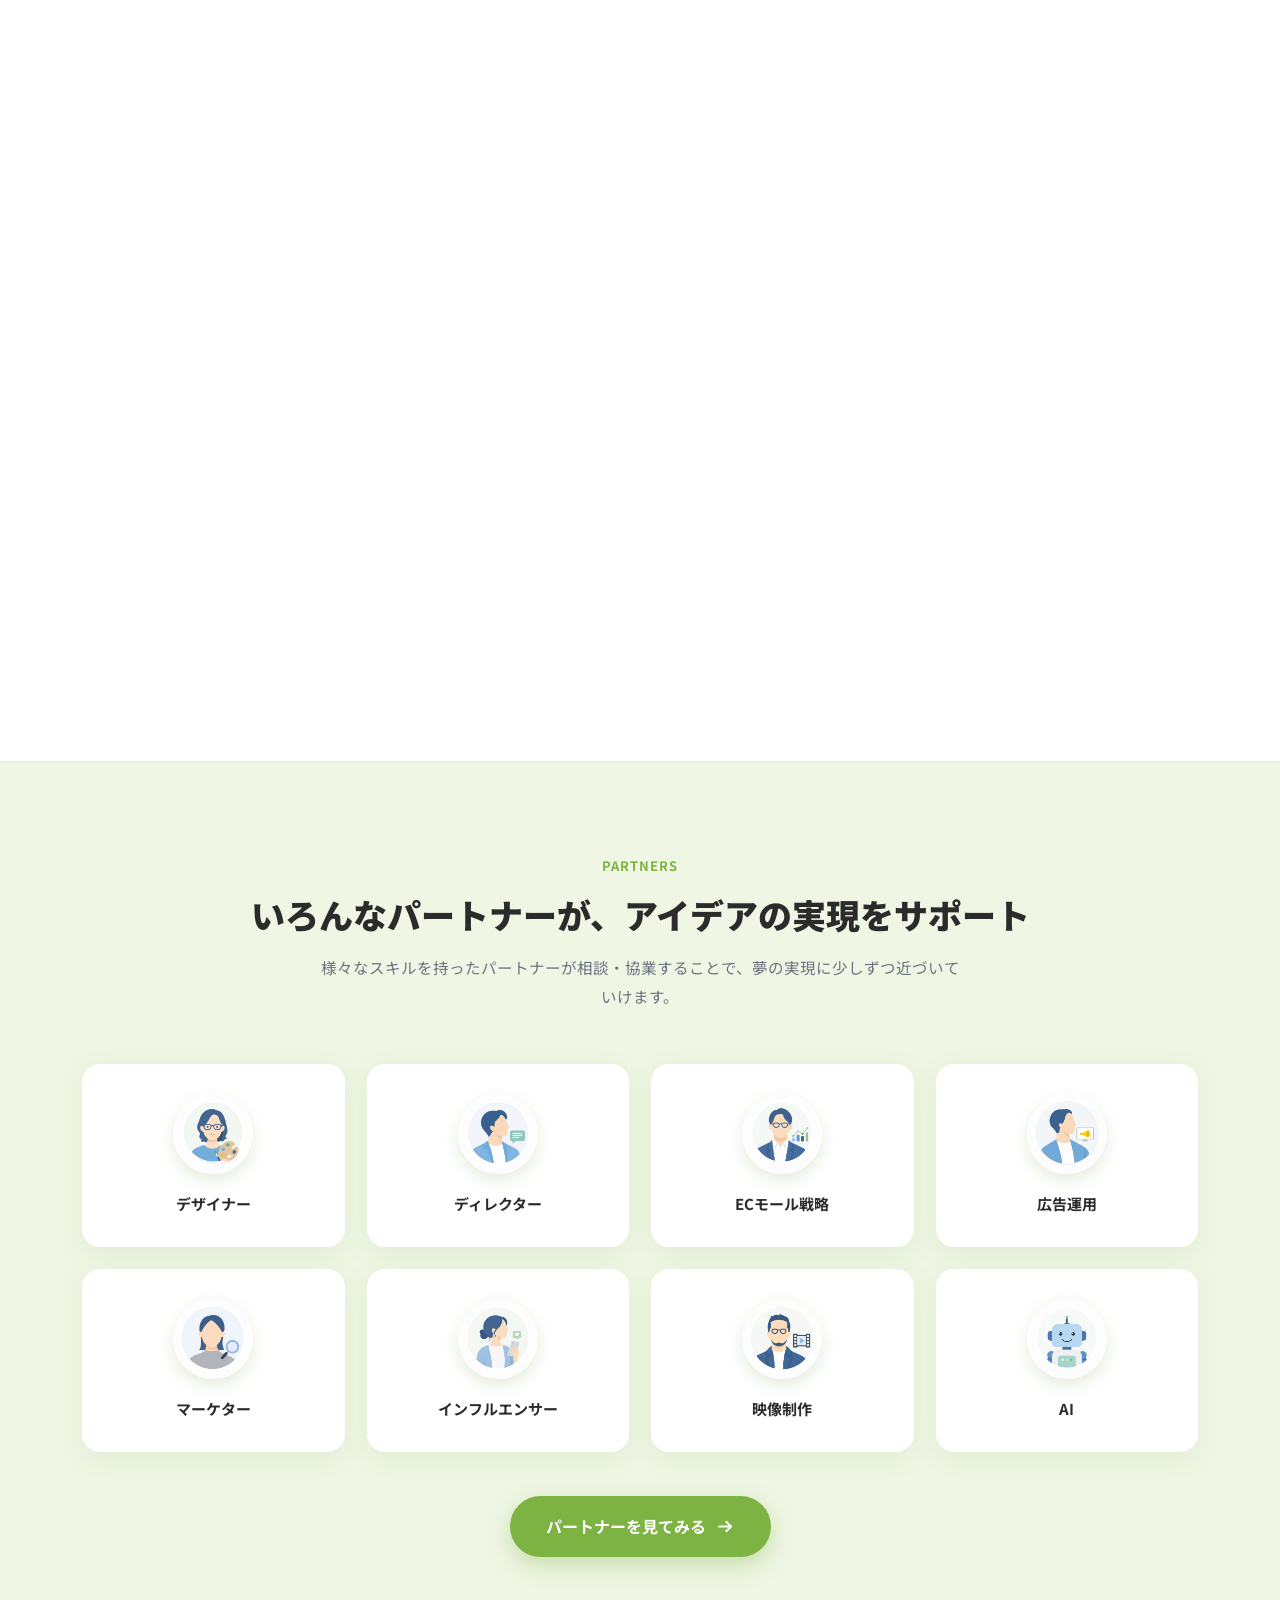
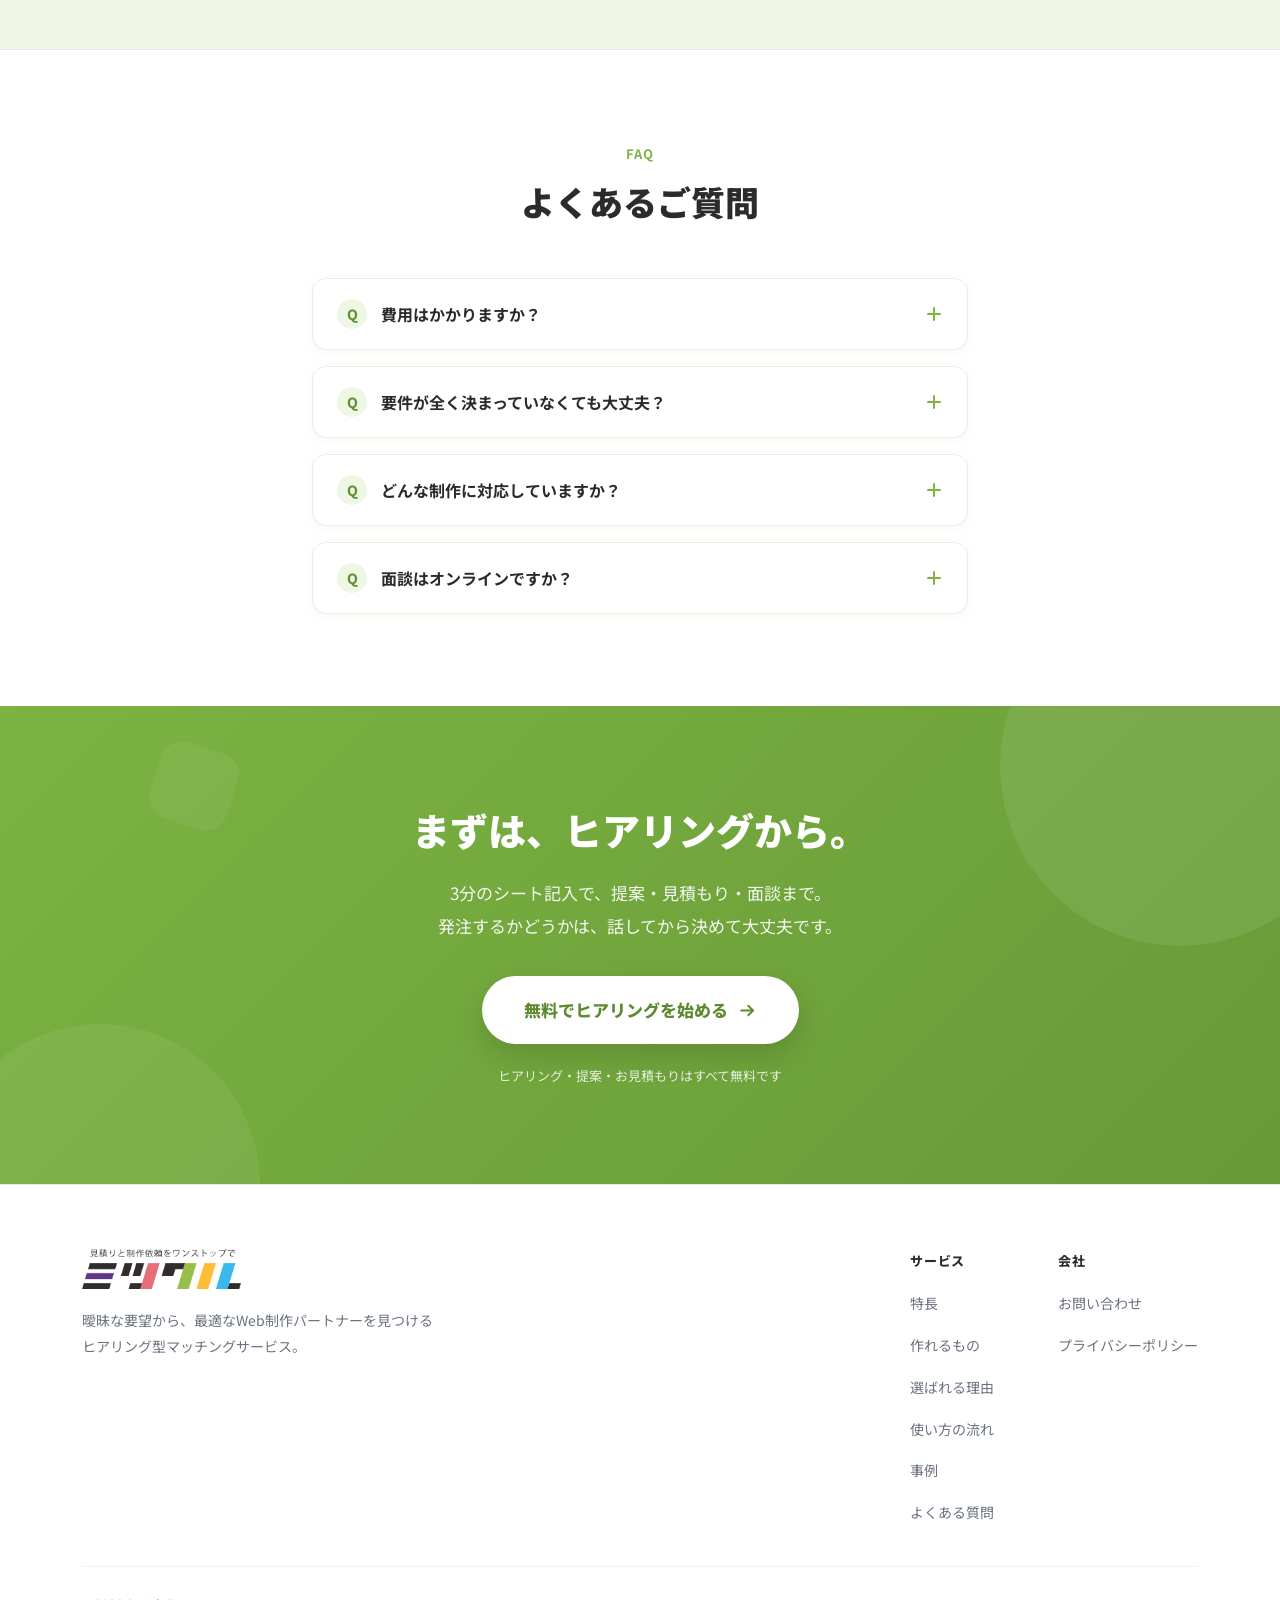
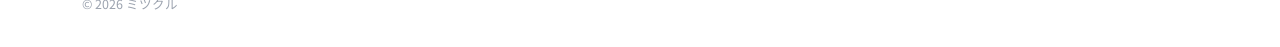
==== commit 7975cd8c: "WP用に調整" ====
--- a/index.html
+++ b/index.html
@@ -8,7 +8,7 @@
 <link rel="preconnect" href="https://fonts.googleapis.com">
 <link rel="preconnect" href="https://fonts.gstatic.com" crossorigin>
 <link href="https://fonts.googleapis.com/css2?family=Noto+Sans+JP:wght@400;500;700;900&display=swap" rel="stylesheet">
-<link rel="stylesheet" href="styles.css">
+<link rel="stylesheet" href="new_styles.css">
 </head>
 <body>
 
--- a/new_styles.css
+++ b/new_styles.css
@@ -0,0 +1,325 @@
+/* =========================================================
+   ミツクル LP — styles.css
+   設計：モバイルファースト（BP: 768px / 1024px、補助 600px）
+   デザインシステム: .claude/skills/mitsukuru-design
+   ========================================================= */
+
+:root{
+  --green:        #7CB342;
+  --green-dark:   #689A38;
+  --green-deep:   #5F9233;
+  --green-deeper: #5C8A2E;
+  --green-mid:    #9CC766;
+  --green-soft:   #A8D26C;
+  --green-050:    #FAFBF7;
+  --green-100:    #EFF6E4;
+  --green-150:    #F6FAEF;
+  --green-200:    #E4F0D2;
+  --line:    #E5E7EB;
+  --line-2:  #EAEFE0;
+  --line-3:  #F0F2EC;
+  --ink:    #2B2B2B;
+  --muted:  #6B7280;
+  --hint:   #9CA3AF;
+  --maxw:   1180px;
+  --font: "Noto Sans JP", system-ui, -apple-system, sans-serif;
+  --grad-badge: linear-gradient(135deg, #8FC74F 0%, #689A38 100%);
+}
+
+/* ---- reset / base ---- */
+*{ box-sizing:border-box; margin:0; padding:0; }
+html{ scroll-behavior:smooth; }
+body{ font-family:var(--font); color:var(--ink); background:#fff; line-height:1.8; font-size:16px; -webkit-font-smoothing:antialiased; }
+::selection{ background:#C9E3A6; }
+img{ max-width:100%; display:block; }
+a{ color:inherit; text-decoration:none; }
+ul,ol{ list-style:none; }
+.sprite{ position:absolute; }
+:where(a,button):focus-visible{ outline:2px solid var(--green); outline-offset:3px; border-radius:6px; }
+.icon{ display:inline-block; width:1em; height:1em; vertical-align:middle; flex-shrink:0; fill:none; }
+
+/* ---- layout ---- */
+.container{ max-width:var(--maxw); margin:0 auto; padding:0 20px; }
+.container--narrow{ max-width:720px; }
+.section{ padding:64px 0; }
+.section#works{margin:0;}
+.section--soft{ background:var(--green-050); border-top:1px solid var(--line); border-bottom:1px solid var(--line); }
+.section--mint{ background:var(--green-100); border-top:1px solid var(--line); border-bottom:1px solid var(--line); }
+.section__head{ text-align:center; margin-bottom:40px; }
+.eyebrow{ font-size:13px; font-weight:700; color:var(--green); letter-spacing:.08em; margin:0 0 12px; }
+.section__title,.post_content h2.section__title{ font-size:27px; font-weight:900; line-height:1.45; color:var(--ink); margin:0; }
+.section__lead{ font-size:15.5px; color:var(--muted); line-height:1.9; margin:14px auto 0; max-width:640px; letter-spacing:0; }
+.section__cta{ text-align:center; margin-top:44px; }
+
+/* ---- buttons ---- */
+.btn{ display:inline-flex; align-items:center; justify-content:center; gap:10px; font-weight:700; border-radius:9999px; padding:14px 30px; font-size:15px; cursor:pointer; border:none; white-space:nowrap; transition:transform .2s ease, box-shadow .2s ease, background .2s ease, color .2s ease, border-color .2s ease; }
+.btn:active{ transform:translateY(0); }
+.btn .icon{ width:19px; height:19px; }
+.btn--sm{ padding:11px 22px; font-size:14px; }
+.btn--lg{ padding:16px 36px; font-size:16px; }
+.btn--xl{ padding:19px 42px; font-size:17px; font-weight:800; }
+.btn--primary{ background:var(--green); color:#fff; box-shadow:0 8px 22px rgba(124,179,66,.35); }
+.btn--primary:hover{ background:var(--green-dark); transform:translateY(-2px); }
+.btn--grad{ background:linear-gradient(135deg, var(--green) 0%, var(--green-deep) 100%); box-shadow:0 10px 26px rgba(124,179,66,.36); }
+.btn--grad:hover{ transform:translateY(-3px); box-shadow:0 16px 32px rgba(124,179,66,.42); }
+.btn--ghost{ background:#fff; color:var(--ink); border:1.5px solid var(--line); box-shadow:none; }
+.btn--ghost:hover{ border-color:var(--green); color:var(--green-deeper); }
+.btn--white{ background:#fff; color:var(--green-deeper); box-shadow:0 12px 30px rgba(0,0,0,.14); }
+.btn--white:hover{ transform:translateY(-3px); box-shadow:0 18px 40px rgba(0,0,0,.22); }
+.btn-row{ display:flex; flex-wrap:wrap; gap:14px; }
+
+/* ---- shared bits ---- */
+.eyebrow + .section__title{ margin-top:0; }
+.ic-badge{ flex:none; width:52px; height:52px; border-radius:50%; background:var(--grad-badge); box-shadow:0 5px 12px rgba(104,154,56,.30); display:flex; align-items:center; justify-content:center; color:#fff; }
+.ic-badge .icon{ width:26px; height:26px; }
+.ic-badge--sm{ width:46px; height:46px; }
+.ic-badge--sm .icon{ width:23px; height:23px; }
+.tag{ display:inline-block; font-size:12px; font-weight:700; color:var(--green-deep); background:var(--green-100); border-radius:999px; padding:5px 14px; }
+.card-hover{ transition:box-shadow .28s ease, transform .28s ease; }
+
+/* =========================================================
+   ヘッダー
+   ========================================================= */
+.site-header{ position:sticky; top:0; z-index:50; background:rgba(255,255,255,.88); backdrop-filter:blur(10px); border-bottom:1px solid var(--line); }
+.site-header__inner{ display:flex; align-items:center; justify-content:space-between; gap:20px; padding:14px 0; }
+.logo img{ height:36px; width:auto; }
+.nav{ display:none; }
+.nav__list{ display:flex; align-items:center; gap:28px; font-size:15px; font-weight:500; }
+.nav__list a:hover{ color:var(--green-deeper); }
+.nav__sp a{ font-weight:700; }
+.nav__cta{ color:#fff; }
+.nav-toggle{ display:inline-flex; align-items:center; justify-content:center; background:none; border:none; color:var(--ink); cursor:pointer; padding:4px; }
+.nav-toggle .icon{ width:28px; height:28px; }
+.nav-toggle__close{ display:none; }
+.site-header.is-nav-open .nav-toggle__open{ display:none; }
+.site-header.is-nav-open .nav-toggle__close{ display:inline-block; }
+
+@media (max-width:767.98px){
+  .site-header.is-nav-open .nav{ display:block; position:absolute; top:100%; left:0; right:0; background:rgba(255,255,255,.98); backdrop-filter:blur(10px); border-bottom:1px solid var(--line); box-shadow:0 12px 26px rgba(0,0,0,.08); }
+  .site-header.is-nav-open .nav__list{ flex-direction:column; align-items:stretch; gap:0; padding:8px 20px 18px; }
+  .site-header.is-nav-open .nav__list > li > a{ display:block; padding:14px 4px; border-bottom:1px solid var(--line); font-size:15px; }
+  .site-header.is-nav-open .nav__cta{ margin-top:14px; border-bottom:none; justify-content:center; }
+}
+
+/* =========================================================
+   ヒーロー
+   ========================================================= */
+.hero{ padding:40px 0 48px; }
+.hero__inner{ display:grid; gap:28px; align-items:center; }
+.badge{ display:inline-flex; align-items:center; gap:8px; background:var(--green-100); color:var(--green-deeper); font-size:13px; font-weight:700; padding:8px 16px; border-radius:9999px; margin-bottom:22px; }
+.badge__dot{ width:7px; height:7px; border-radius:50%; background:var(--green); }
+.hero__title{ font-size:30px; font-weight:900; line-height:1.45; letter-spacing:.005em; margin:0 0 22px; word-break:keep-all; }
+.hero__title .hl{ color:var(--green); }
+.hero__lead{ font-size:16px; color:var(--muted); line-height:1.9; margin:0 0 30px; max-width:480px; }
+.ticks{ display:flex; flex-wrap:wrap; gap:20px; margin-top:28px; color:var(--muted); font-size:13px; font-weight:500; }
+.ticks li{ display:inline-flex; align-items:center; gap:7px; }
+.ticks .icon{ width:16px; height:16px; color:var(--green); }
+.hero__figure{ margin:0; }
+.hero__figure img{ width:100%; height:auto; }
+.btn-row .btn{ flex:1 1 100%; }
+
+/* =========================================================
+   お悩み / 価値バナー
+   ========================================================= */
+.pain-grid{ display:grid; grid-template-columns:repeat(auto-fit, minmax(270px,1fr)); gap:24px; }
+.pain-card{ position:relative; overflow:hidden; background:#fff; border-radius:18px; padding:36px 28px 32px; box-shadow:0 4px 20px rgba(0,0,0,.06); transition:box-shadow .28s ease, transform .28s ease; }
+.pain-card:hover{ box-shadow:0 16px 36px rgba(124,179,66,.20); transform:translateY(-4px); }
+.pain-card__bar{ position:absolute; top:0; left:0; right:0; height:3px; background:linear-gradient(90deg, var(--green) 0%, var(--green-soft) 100%); }
+.pain-card__head{ display:flex; align-items:center; gap:16px; margin-bottom:18px; }
+.pain-card__head h3{ font-size:17px; font-weight:700; line-height:1.5; margin:0;}
+.pain-card__thumb{ aspect-ratio:4/3; border-radius:12px; overflow:hidden; background:var(--green-150); margin-bottom:20px; }
+.pain-card__thumb img{ width:100%; height:100%; object-fit:cover; }
+.pain-card p{ font-size:14.5px; color:var(--muted); line-height:1.9; }
+
+.bridge{ position:relative; overflow:hidden; margin-top:48px; background:linear-gradient(135deg, var(--green) 0%, var(--green-deep) 100%); border-radius:22px; padding:44px 40px; display:grid; gap:28px; align-items:center; box-shadow:0 22px 50px rgba(104,154,56,.34); }
+.bridge__deco{ position:absolute; top:-70px; right:-40px; width:260px; height:260px; border-radius:50%; background:rgba(255,255,255,.10); pointer-events:none; }
+.bridge__text{ position:relative; z-index:1; }
+.bridge__label{ font-size:14px; font-weight:700; color:var(--green-100); letter-spacing:.06em; margin-bottom:12px; }
+.bridge__lead{ font-size:23px; font-weight:900; line-height:1.55; color:#fff; }
+.bridge .btn{ position:relative; z-index:1; justify-self:start; }
+
+/* =========================================================
+   作れるもの
+   ========================================================= */
+.make-grid,.post_content .make-grid{ display:grid; grid-template-columns:repeat(auto-fit, minmax(280px,1fr)); gap:24px; padding:0; }
+.make-card{ overflow:hidden; background:#fff; border-radius:18px; box-shadow:0 4px 20px rgba(0,0,0,.06); transition:box-shadow .28s ease, transform .28s ease; }
+.make-card:hover{ box-shadow:0 16px 36px rgba(124,179,66,.20); transform:translateY(-4px); }
+.make-card__thumb{ aspect-ratio:320/220; overflow:hidden; }
+.make-card__thumb img{ width:100%; height:100%; object-fit:cover; }
+.make-card__body{ padding:22px 26px 28px; }
+.make-card__head{ display:flex; align-items:center; gap:14px; padding-bottom:12px; }
+.make-card__head h3{ font-size:15px; font-weight:700; line-height:1.45; word-break:keep-all;margin:0; }
+.make-card p{ font-size:14px; color:var(--muted); line-height:1.85; }
+
+/* =========================================================
+   選ばれる理由
+   ========================================================= */
+.why-grid,.post_content .why-grid{ display:grid; grid-template-columns:repeat(auto-fit, minmax(290px,1fr)); gap:24px; padding:0;}
+.why-card{ position:relative; overflow:hidden; background:#fff; border-radius:18px; padding:34px 32px; box-shadow:0 6px 24px rgba(104,154,56,.10); transition:box-shadow .28s ease, transform .28s ease; }
+.why-card:hover{ box-shadow:0 18px 40px rgba(124,179,66,.22); transform:translateY(-5px); }
+.why-card__num{ position:absolute; top:10px; right:22px; font-size:80px; font-weight:900; line-height:1; color:var(--green-200); letter-spacing:-.03em; pointer-events:none; }
+.why-card__inner{ position:relative; z-index:1; }
+.why-card__head{ display:flex; align-items:center; gap:14px; margin-bottom:16px; }
+.why-card__head p{ display:none;}
+.why-card__head h3{ font-size:17px; font-weight:700; line-height:1.45; word-break:keep-all; margin:0; }
+.why-card__thumb{ aspect-ratio:4/3; border-radius:12px; overflow:hidden; margin:0; padding-bottom:18px;}
+.why-card__thumb img{ width:100%; height:100%; object-fit:cover; object-position:top; }
+.why-card p{ font-size:14.5px; color:var(--muted); line-height:1.9; }
+
+/* =========================================================
+   使い方の流れ（縦タイムライン → デスクトップで横並び）
+   ========================================================= */
+.flow,.post_content .flow{ display:flex; flex-direction:column; align-items:center; max-width:520px; margin:0 auto; padding:0; }
+.step{ width:100%; display:flex; flex-direction:column; overflow:hidden; background:#fff; border-radius:18px; box-shadow:0 6px 24px rgba(104,154,56,.10); }
+.step__head{ text-align:center; padding:26px 22px 16px; }
+.step__no{ display:block; font-size:13px; font-weight:800; letter-spacing:.12em; color:var(--green); margin-bottom:10px; }
+.step__head h3{ font-size:17px; font-weight:700; line-height:1.5; word-break:keep-all; margin:0; }
+.step__head p{display:none;}
+.step__thumb{ background:var(--green-150); }
+.step__thumb img{ width:100%; height:auto; }
+.step p{ text-align:center; padding:20px 22px 26px; font-size:14px; color:var(--muted); line-height:1.85; }
+.flow__arrow{ display:flex; align-items:center; justify-content:center; color:var(--green-mid); padding:14px 0; }
+.flow__arrow .icon{ width:26px; height:26px; transform:rotate(90deg); }
+.flow__note{ text-align:center; font-size:13.5px; color:var(--hint); margin-top:36px; }
+
+/* =========================================================
+   事例（Before → After）
+   ========================================================= */
+.case-grid,.post_content .case-grid{ display:grid; grid-template-columns:repeat(auto-fit, minmax(290px,1fr)); gap:24px; padding:0; }
+.case-card{ overflow:hidden; background:#fff; border-radius:18px; box-shadow:0 6px 24px rgba(104,154,56,.10); transition:box-shadow .28s ease, transform .28s ease; }
+.case-card:hover{ box-shadow:0 18px 40px rgba(124,179,66,.22); transform:translateY(-5px); }
+.case-card__thumb{ aspect-ratio:4/3; overflow:hidden; background:var(--green-150); }
+.case-card__thumb img{ width:100%; height:100%; object-fit:cover; object-position:top; }
+.case-card__body{ padding:24px 26px 26px; }
+.case-card__body .tag{ margin-bottom:18px; }
+.ba{ display:flex; align-items:center; gap:12px; }
+.ba__col{ flex:1; }
+.ba__label{ display:block; font-size:11px; font-weight:700; letter-spacing:.06em; margin-bottom:4px; }
+.ba__label--before{ color:#B0B7A6; }
+.ba__label--after{ color:var(--green); }
+.ba__text{ font-size:14.5px; font-weight:700; line-height:1.5; color:#374151; }
+.ba__text--after{ color:var(--green-deep); }
+.ba__arrow{ flex:none; width:20px; height:20px; color:var(--green-mid); }
+.case-card__client{ border-top:1px solid var(--line-3); margin-top:22px; padding-top:16px; font-size:12.5px; color:var(--hint); }
+
+/* =========================================================
+   パートナー
+   ========================================================= */
+.partner-grid,.post_content .partner-grid{ display:grid; grid-template-columns:repeat(2, 1fr); gap:22px; }
+.partner-card{ display:flex; flex-direction:column; align-items:center; text-align:center; background:#fff; border-radius:18px; padding:30px 18px; box-shadow:0 6px 24px rgba(104,154,56,.10); transition:box-shadow .28s ease, transform .28s ease; }
+.partner-card:hover{ box-shadow:0 18px 40px rgba(124,179,66,.22); transform:translateY(-5px); }
+.partner-card__avatar{ width:80px; height:80px; border-radius:50%; overflow:hidden; background:#fff; box-shadow:0 6px 16px rgba(104,154,56,.18); margin-bottom:16px; }
+.partner-card__avatar img{ width:100%; height:100%; object-fit:cover; }
+.partner-card__name{ font-size:15px; font-weight:700; color:var(--ink); }
+
+/* =========================================================
+   よくある質問（JSアコーディオン）
+   ========================================================= */
+.faq{ display:flex; flex-direction:column; gap:16px; }
+.faq__item{ background:#fff; border:1px solid var(--line-2); border-radius:14px; box-shadow:0 2px 10px rgba(104,154,56,.06); overflow:hidden; }
+.faq__h,.post_content h3.faq__h{ margin:0; font-size:inherit; font-weight:inherit; }
+.faq__q{ width:100%; display:flex; align-items:center; gap:14px; background:none; border:none; cursor:pointer; text-align:left; font:inherit; color:var(--ink); padding:20px 24px; font-size:16px; font-weight:700; }
+.faq__qmark{ flex:none; width:30px; height:30px; border-radius:50%; background:var(--green-100); color:var(--green-deep); display:flex; align-items:center; justify-content:center; font-size:14px; font-weight:800; }
+.faq__label{ flex:1; }
+.faq__toggle{ flex:none; position:relative; width:18px; height:18px; }
+.faq__toggle::before, .faq__toggle::after{ content:""; position:absolute; background:var(--green); border-radius:1px; }
+.faq__toggle::before{ top:8px; left:2px; width:14px; height:2px; }
+.faq__toggle::after{ left:8px; top:2px; width:2px; height:14px; transition:opacity .2s ease, transform .2s ease; }
+.faq__item.is-open .faq__toggle::after{ opacity:0; transform:rotate(90deg); }
+.faq__a{ display:grid; grid-template-rows:0fr; transition:grid-template-rows .28s ease; }
+.faq__item.is-open .faq__a{ grid-template-rows:1fr; }
+.faq__a-inner{ overflow:hidden; }
+.faq__a-inner p{ padding:2px 24px 22px 68px; font-size:14.5px; color:var(--muted); line-height:1.9; }
+
+/* =========================================================
+   末尾CTA
+   ========================================================= */
+.final-cta{ position:relative; overflow:hidden; background:linear-gradient(135deg, var(--green) 0%, var(--green-dark) 100%); }
+.final-cta__deco{ position:absolute; border-radius:50%; background:rgba(255,255,255,.08); pointer-events:none; }
+.final-cta__deco--1{ top:-120px; right:-80px; width:360px; height:360px; }
+.final-cta__deco--2{ bottom:-160px; left:-60px; width:320px; height:320px; background:rgba(255,255,255,.06); }
+.final-cta__deco--3{ top:40px; left:12%; width:80px; height:80px; border-radius:22px; background:rgba(255,255,255,.05); transform:rotate(18deg); }
+.final-cta__inner{ position:relative; z-index:1; max-width:760px; text-align:center; padding-top:72px; padding-bottom:72px; }
+.final-cta__title,.post_content h2.final-cta__title{ font-size:30px; font-weight:900; line-height:1.45; color:#fff; margin:0 0 18px; }
+.final-cta__lead{ font-size:16px; line-height:1.95; color:rgba(255,255,255,.92); margin:0 0 34px; }
+.final-cta__note{ font-size:13px; color:rgba(255,255,255,.82); margin:20px 0 0; }
+.final-cta .mitsukuru-cta-wrap{display:none;}
+
+/* =========================================================
+   フッター
+   ========================================================= */
+.site-footer{ background:#fff; border-top:1px solid var(--line); }
+.site-footer__inner{ display:grid; gap:36px; padding-top:56px; padding-bottom:8px; }
+.site-footer__brand img{ height:40px; width:auto; margin-bottom:18px; }
+.site-footer__tagline{ font-size:14px; color:var(--muted); line-height:1.9; max-width:360px; }
+.site-footer__links{ display:flex; flex-wrap:wrap; gap:48px; }
+.foot-col__h{ font-size:13px; font-weight:800; letter-spacing:.06em; color:var(--ink); margin:0 0 16px; }
+.foot-col ul{ display:flex; flex-direction:column; gap:13px; }
+.foot-col a{ font-size:14px; color:var(--muted); transition:color .18s ease; }
+.foot-col a:hover{ color:var(--green); }
+.copy{ border-top:1px solid var(--line-3); margin-top:40px; padding:26px 0 32px; font-size:12.5px; color:var(--hint); }
+
+/* =========================================================
+   モーション
+   ========================================================= */
+.reveal{ opacity:0; transform:translateY(20px); transition:opacity .6s ease, transform .6s ease; }
+.reveal.is-in{ opacity:1; transform:none; }
+@media (prefers-reduced-motion: reduce){
+  html{ scroll-behavior:auto; }
+  .reveal{ opacity:1 !important; transform:none !important; transition:none; }
+  .btn, .pain-card, .make-card, .why-card, .case-card, .partner-card, .faq__a, .faq__toggle::after{ transition:none; }
+}
+
+/* =========================================================
+   ブレークポイント：768px（タブレット）
+   ========================================================= */
+@media (min-width:768px){
+  .container{ padding:0 32px; }
+  .section{ padding:80px 0; }
+  .section__head{ margin-bottom:52px; }
+  .section__title,.post_content h2.section__title{ font-size:31px; }
+
+  /* header */
+  .nav{ display:block; }
+  .nav-toggle{ display:none; }
+  .nav__sp{ display:none; }
+  .logo img{ height:40px; }
+
+  /* hero */
+  .hero{ padding:44px 0 52px; }
+  .hero__title{ font-size:34px; }
+  .btn-row .btn{ flex:0 0 auto; }
+
+  /* value bridge / partners */
+  .bridge{ grid-template-columns:1fr auto; padding:48px 52px; }
+  .partner-grid,.post_content .partner-grid{ grid-template-columns:repeat(4, 1fr); }
+
+  /* footer */
+  .site-footer__inner{ grid-template-columns:1fr auto; align-items:start; gap:56px; padding-top:64px; }
+  .site-footer__links{ gap:64px; }
+}
+
+/* =========================================================
+   ブレークポイント：1024px（デスクトップ）
+   ========================================================= */
+@media (min-width:1024px){
+  .section{ padding:92px 0; }
+  .section__title,.post_content h2.section__title{ font-size:34px; }
+
+  /* hero：テキスト左＋イラスト右 */
+  .hero{ padding:44px 0 52px; }
+  .hero__inner{ grid-template-columns:0.92fr 1.15fr; gap:48px; }
+  .hero__title{ font-size:40px; }
+  .hero__lead{ font-size:17px; }
+
+  /* 使い方：横並び＋右向き矢印 */
+  .flow,.post_content .flow{ flex-direction:row; align-items:stretch; max-width:none; }
+  .flow .step{ flex:1 1 0; }
+  .flow__arrow{ flex:0 0 48px; padding:0; }
+  .flow__arrow .icon{ transform:none; }
+
+  /* 末尾CTA */
+  .final-cta__inner{ padding-top:96px; padding-bottom:96px; }
+  .final-cta__title,.post_content h2.final-cta__title{ font-size:38px; }
+  .final-cta__lead{ font-size:17px; }
+}
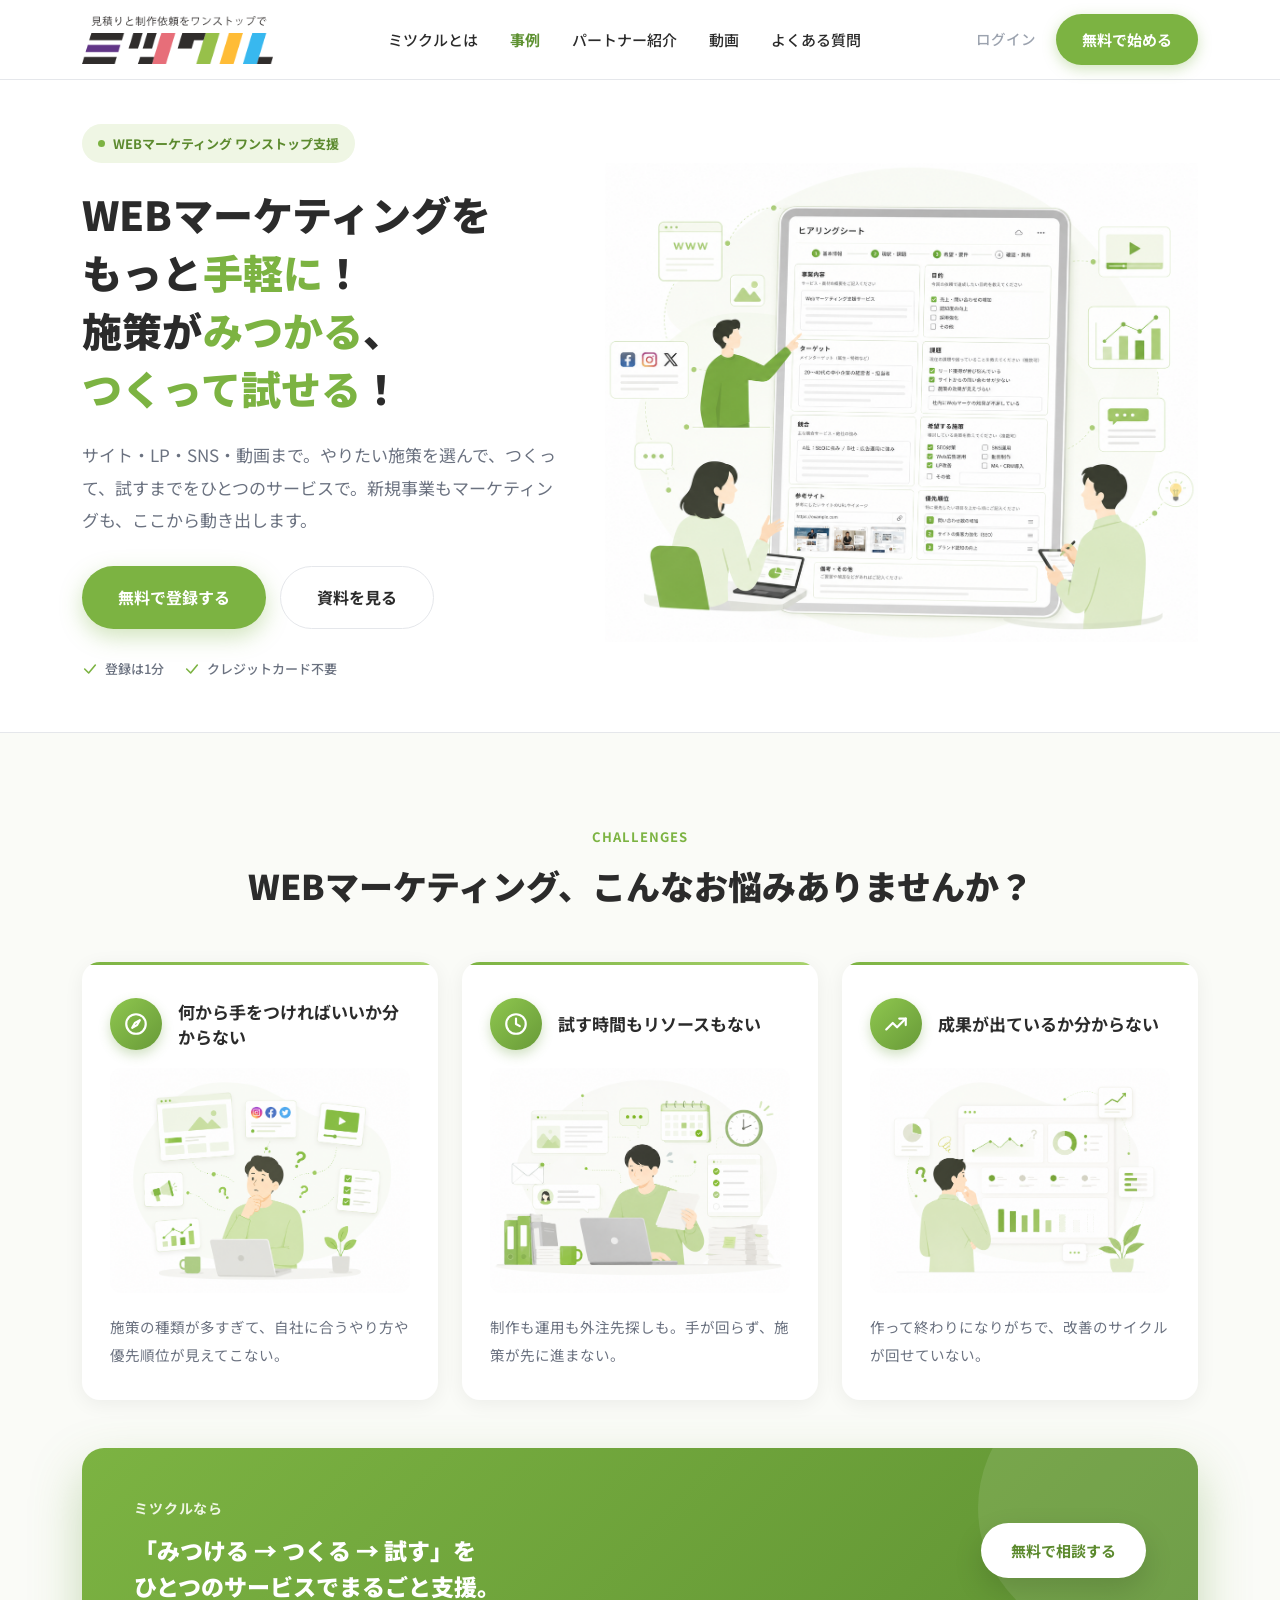
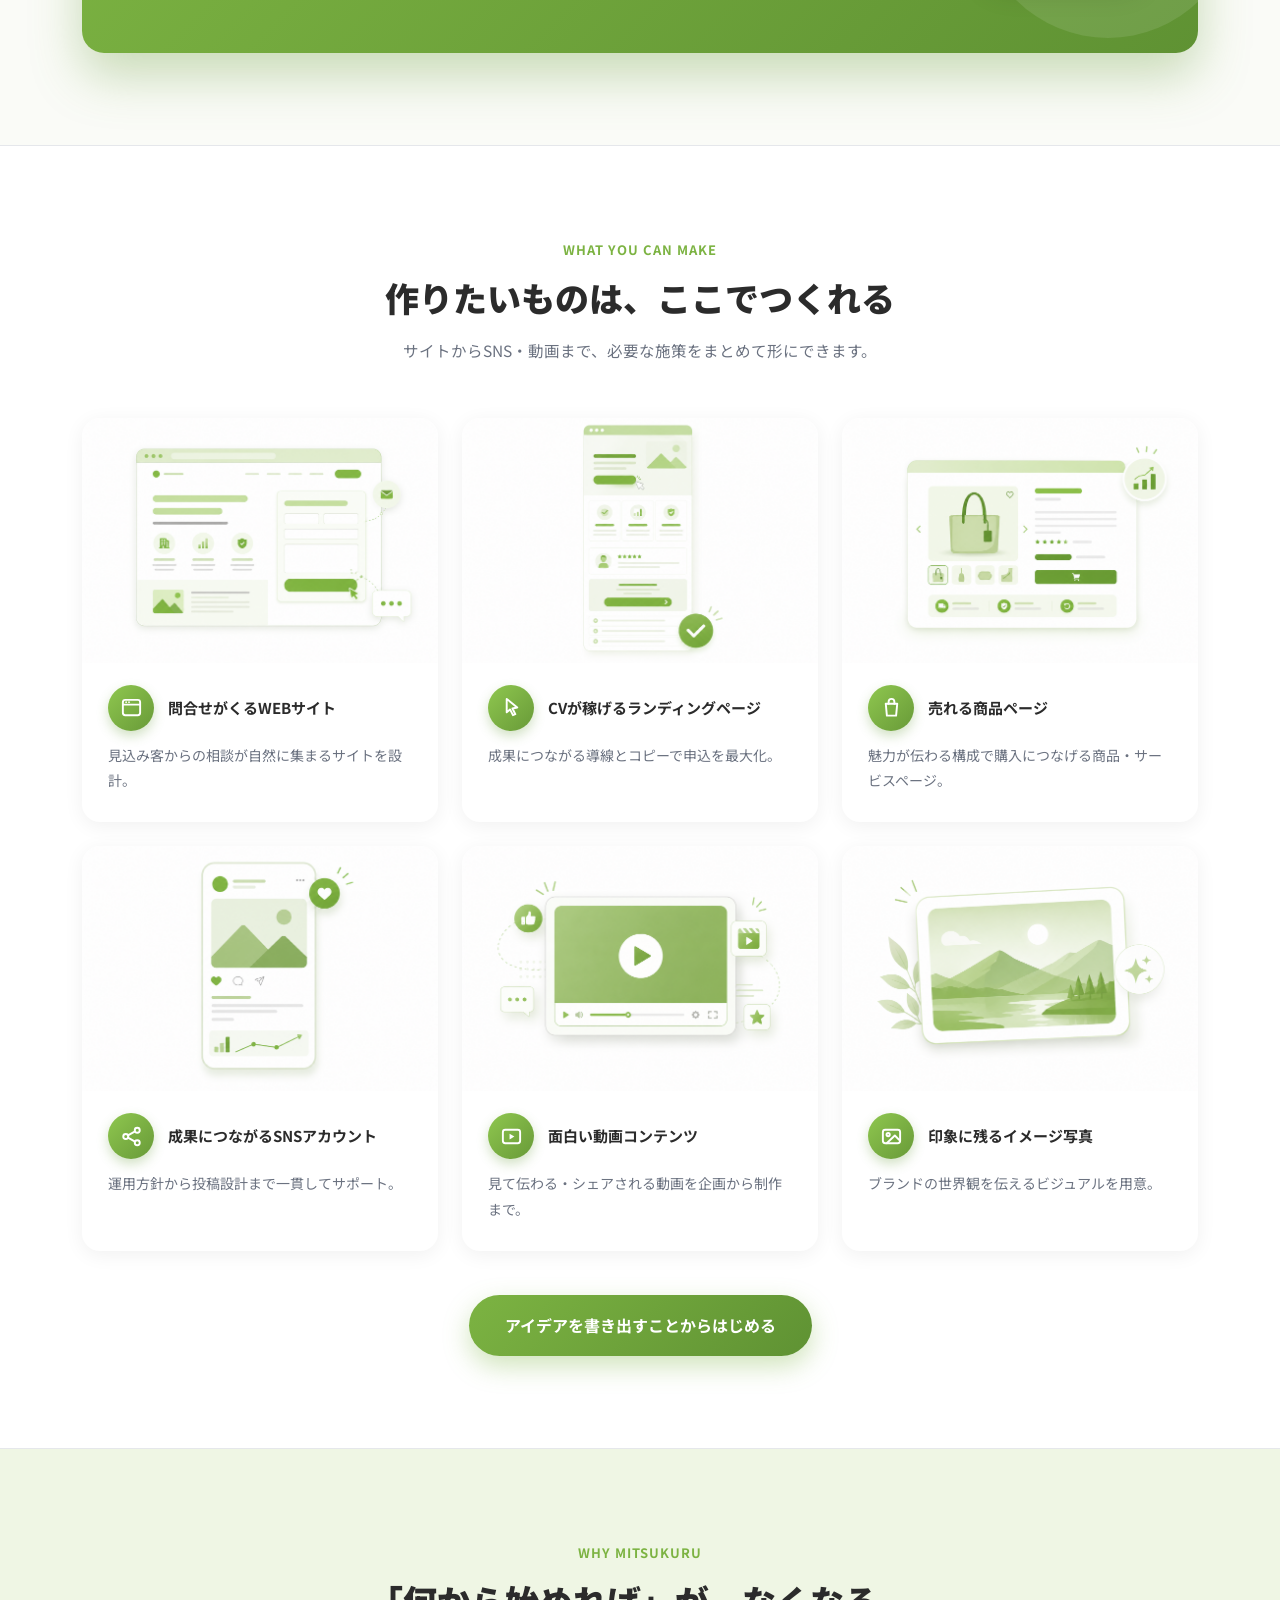
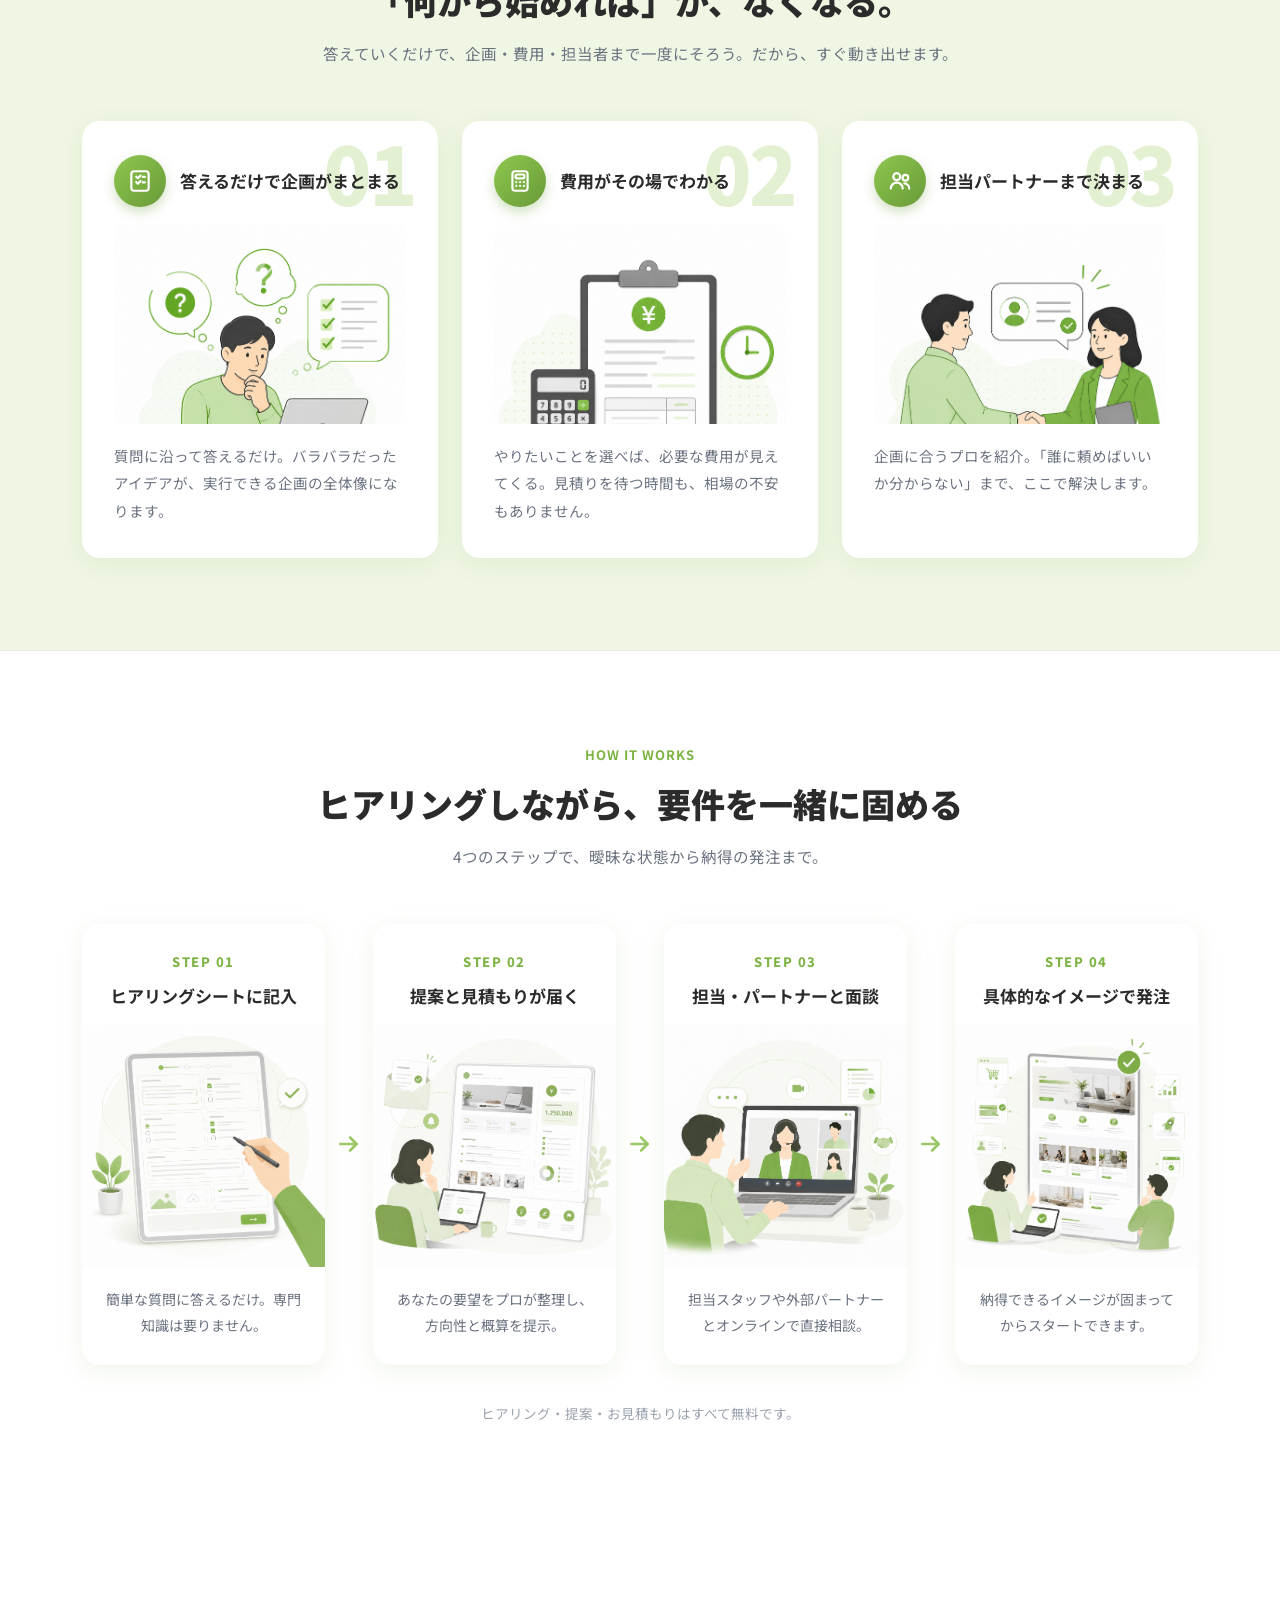
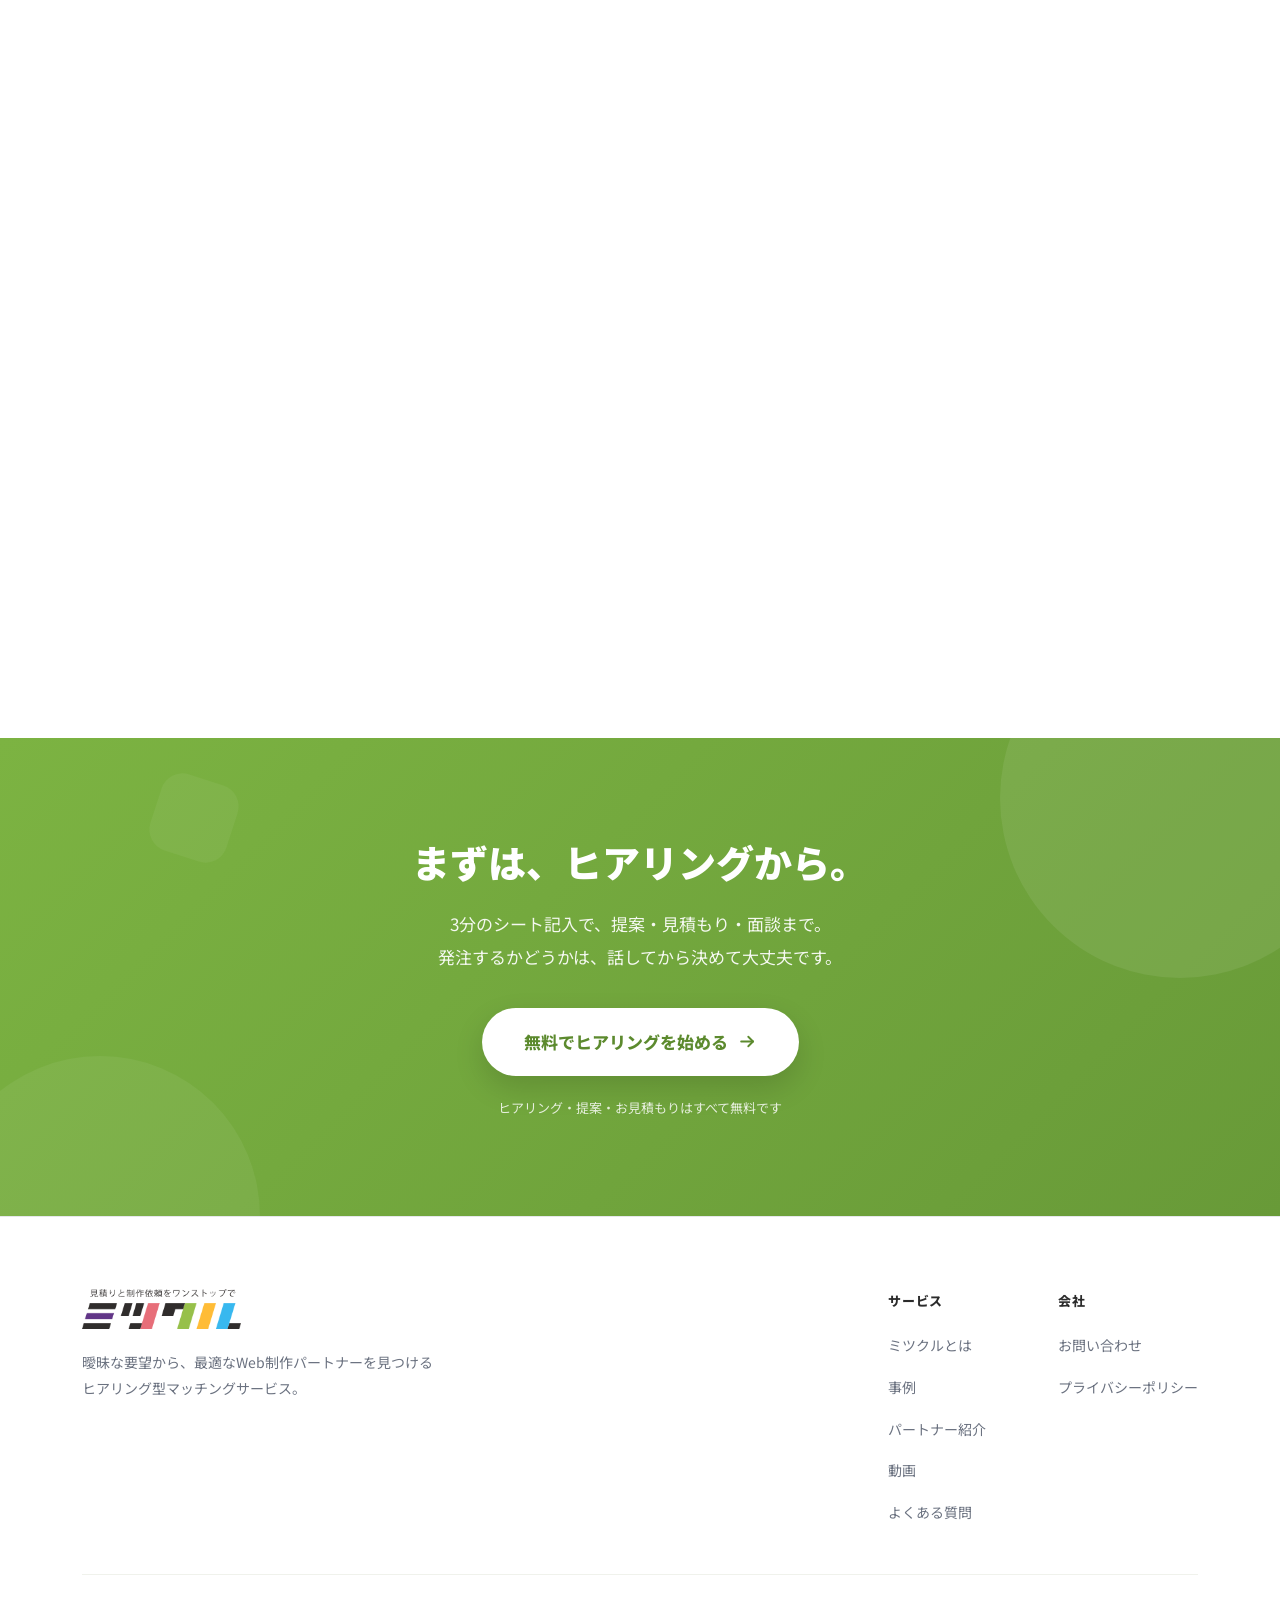
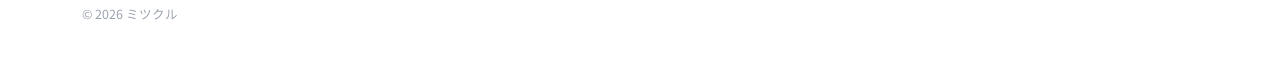
==== commit 170dd008: "下層12ページを実装＋全ページのナビ／内部リンクを統一 公式ハンドオフバンドルの各 .dc.html（dc-runtime／support.js 依存）を、 support.js に依存しないクリーン" ====
--- a/index.html
+++ b/index.html
@@ -34,24 +34,40 @@
 </svg>
 
 <!-- ============ ヘッダー ============ -->
-<header class="site-header" id="top">
-  <div class="container site-header__inner">
-    <a href="#top" class="logo" aria-label="ミツクル ホーム"><img src="assets/logo.png" alt="ミツクル" width="235" height="44"></a>
-    <nav class="nav" id="primary-nav" aria-label="メインナビゲーション">
-      <ul class="nav__list">
-        <li><a href="#make">作れるもの</a></li>
-        <li><a href="#why">選ばれる理由</a></li>
-        <li><a href="#how">使い方</a></li>
-        <li><a href="#works">事例</a></li>
-        <li><a href="#faq">よくある質問</a></li>
-        <li class="nav__sp"><a href="#cta">お問い合わせ</a></li>
-        <li><a class="btn btn--primary btn--sm nav__cta" href="#cta">無料で始める</a></li>
-      </ul>
+<header style="position: sticky; top: 0; z-index: 50; background: rgba(255,255,255,0.88); backdrop-filter: blur(10px); border-bottom: 1px solid #E5E7EB;">
+  <div style="max-width: 1180px; margin: 0 auto; padding: 14px 32px; display: flex; align-items: center; justify-content: space-between; gap: 28px;">
+    <a href="index.html" style="display: flex; align-items: center; text-decoration: none; flex: none;">
+      <img src="assets/logo.png" alt="ミツクル — 見積りと制作依頼をワンストップで" style="height: 48px; width: auto; display: block;">
+    </a>
+    <nav class="gnav-desktop" style="display: flex; align-items: center; gap: 32px; font-size: 15px; font-weight: 500;">
+      <a href="about.html" style="color: #2B2B2B; text-decoration: none; transition: color .18s ease;" style-hover="color: #7CB342;">ミツクルとは</a>
+      <a href="cases.html" style="color: #5F9233; text-decoration: none; font-weight: 700;">事例</a>
+      <a href="partners.html" style="color: #2B2B2B; text-decoration: none; transition: color .18s ease;" style-hover="color: #7CB342;">パートナー紹介</a>
+      <a href="videos.html" style="color: #2B2B2B; text-decoration: none; transition: color .18s ease;" style-hover="color: #7CB342;">動画</a>
+      <a href="index.html#faq" style="color: #2B2B2B; text-decoration: none; transition: color .18s ease;" style-hover="color: #7CB342;">よくある質問</a>
     </nav>
-    <button class="nav-toggle" aria-label="メニューを開く" aria-expanded="false" aria-controls="primary-nav">
-      <svg class="icon nav-toggle__open" aria-hidden="true"><use href="#i-menu"/></svg>
-      <svg class="icon nav-toggle__close" aria-hidden="true"><use href="#i-close"/></svg>
+    <div class="gnav-actions" style="display: flex; align-items: center; gap: 20px; flex: none;">
+      <a href="login.html" style="font-size: 14.5px; font-weight: 500; color: #9CA3AF; text-decoration: none; transition: color .18s ease;" style-hover="color: #7CB342;">ログイン</a>
+      <a href="hearing.html" style="font-size: 15px; font-weight: 700; color: #ffffff; background: #7CB342; padding: 12px 26px; border-radius: 9999px; text-decoration: none; box-shadow: 0 4px 14px rgba(124,179,66,0.35); transition: background .18s ease;" style-hover="background: #689A38;">無料で始める</a>
+    </div>
+    <button type="button" aria-label="メニューを開く" aria-expanded="false" class="gnav-burger" style="display: none; flex: none; width: 44px; height: 44px; align-items: center; justify-content: center; background: transparent; border: none; cursor: pointer; padding: 0;">
+      <span style="position: relative; display: block; width: 24px; height: 18px;">
+        <span style="position: absolute; left: 0; top: 0px; width: 24px; height: 2.5px; border-radius: 2px; background: #2B2B2B; transition: transform .25s ease, top .25s ease, opacity .2s ease; transform: rotate(0deg);"></span>
+        <span style="position: absolute; left: 0; top: 8px; width: 24px; height: 2.5px; border-radius: 2px; background: #2B2B2B; transition: opacity .2s ease; opacity: 1;"></span>
+        <span style="position: absolute; left: 0; top: 16px; width: 24px; height: 2.5px; border-radius: 2px; background: #2B2B2B; transition: transform .25s ease, top .25s ease; transform: rotate(0deg);"></span>
+      </span>
     </button>
+  </div>
+  <div class="gnav-mobile" style="display: none; border-top: 1px solid #E5E7EB; background: #ffffff;">
+    <nav style="max-width: 1180px; margin: 0 auto; padding: 12px 24px 24px; display: flex; flex-direction: column;">
+      <a href="about.html" style="font-size: 16px; font-weight: 600; color: #2B2B2B; text-decoration: none; padding: 15px 6px; border-bottom: 1px solid #F0F2EC; transition: color .18s ease;" style-hover="color: #7CB342;">ミツクルとは</a>
+      <a href="cases.html" style="font-size: 16px; font-weight: 700; color: #5F9233; text-decoration: none; padding: 15px 6px; border-bottom: 1px solid #F0F2EC;">事例</a>
+      <a href="partners.html" style="font-size: 16px; font-weight: 600; color: #2B2B2B; text-decoration: none; padding: 15px 6px; border-bottom: 1px solid #F0F2EC; transition: color .18s ease;" style-hover="color: #7CB342;">パートナー紹介</a>
+      <a href="videos.html" style="font-size: 16px; font-weight: 600; color: #2B2B2B; text-decoration: none; padding: 15px 6px; border-bottom: 1px solid #F0F2EC; transition: color .18s ease;" style-hover="color: #7CB342;">動画</a>
+      <a href="index.html#faq" style="font-size: 16px; font-weight: 600; color: #2B2B2B; text-decoration: none; padding: 15px 6px; border-bottom: 1px solid #F0F2EC; transition: color .18s ease;" style-hover="color: #7CB342;">よくある質問</a>
+      <a href="login.html" style="font-size: 16px; font-weight: 500; color: #9CA3AF; text-decoration: none; padding: 15px 6px; transition: color .18s ease;" style-hover="color: #7CB342;">ログイン</a>
+      <a href="hearing.html" style="margin-top: 14px; text-align: center; font-size: 16px; font-weight: 700; color: #ffffff; background: #7CB342; padding: 15px 26px; border-radius: 9999px; text-decoration: none; box-shadow: 0 4px 14px rgba(124,179,66,0.35);" style-hover="background: #689A38;">無料で始める</a>
+    </nav>
   </div>
 </header>
 
@@ -327,34 +343,35 @@
 </main>
 
 <!-- ============ フッター ============ -->
-<footer class="site-footer">
-  <div class="container site-footer__inner">
-    <div class="site-footer__brand">
-      <img src="assets/logo.png" alt="ミツクル" width="214" height="40">
-      <p class="site-footer__tagline">曖昧な要望から、最適なWeb制作パートナーを見つけるヒアリング型マッチングサービス。</p>
-    </div>
-    <nav class="site-footer__links" aria-label="フッターナビゲーション">
-      <div class="foot-col">
-        <h2 class="foot-col__h">サービス</h2>
-        <ul>
-          <li><a href="#why">特長</a></li>
-          <li><a href="#make">作れるもの</a></li>
-          <li><a href="#why">選ばれる理由</a></li>
-          <li><a href="#how">使い方の流れ</a></li>
-          <li><a href="#works">事例</a></li>
-          <li><a href="#faq">よくある質問</a></li>
-        </ul>
-      </div>
-      <div class="foot-col">
-        <h2 class="foot-col__h">会社</h2>
-        <ul>
-          <li><a href="#cta">お問い合わせ</a></li>
-          <li><a href="#">プライバシーポリシー</a></li>
-        </ul>
-      </div>
-    </nav>
+<footer style="background: #ffffff; border-top: 1px solid #E5E7EB;">
+  <div style="max-width: 1180px; margin: 0 auto; padding: 72px 32px 40px;">
+    <div class="footer-grid">
+      <div style="max-width: 360px;">
+        <img src="assets/logo.png" alt="ミツクル" style="height: 40px; width: auto; display: block; margin-bottom: 20px;">
+        <p style="font-size: 14px; color: #6B7280; line-height: 1.9; margin: 0;">曖昧な要望から、最適なWeb制作パートナーを見つけるヒアリング型マッチングサービス。</p>
+      </div>
+      <div class="footer-links">
+        <div>
+          <div style="font-size: 13px; font-weight: 800; letter-spacing: 0.06em; color: #2B2B2B; margin-bottom: 18px;">サービス</div>
+          <ul style="list-style: none; margin: 0; padding: 0; display: flex; flex-direction: column; gap: 13px;">
+            <li><a href="about.html" style="font-size: 14px; color: #6B7280; text-decoration: none; transition: color .18s ease;" style-hover="color: #7CB342;">ミツクルとは</a></li>
+            <li><a href="cases.html" style="font-size: 14px; color: #6B7280; text-decoration: none; transition: color .18s ease;" style-hover="color: #7CB342;">事例</a></li>
+            <li><a href="partners.html" style="font-size: 14px; color: #6B7280; text-decoration: none; transition: color .18s ease;" style-hover="color: #7CB342;">パートナー紹介</a></li>
+            <li><a href="videos.html" style="font-size: 14px; color: #6B7280; text-decoration: none; transition: color .18s ease;" style-hover="color: #7CB342;">動画</a></li>
+            <li><a href="index.html#faq" style="font-size: 14px; color: #6B7280; text-decoration: none; transition: color .18s ease;" style-hover="color: #7CB342;">よくある質問</a></li>
+          </ul>
+        </div>
+        <div>
+          <div style="font-size: 13px; font-weight: 800; letter-spacing: 0.06em; color: #2B2B2B; margin-bottom: 18px;">会社</div>
+          <ul style="list-style: none; margin: 0; padding: 0; display: flex; flex-direction: column; gap: 13px;">
+            <li><a href="#" style="font-size: 14px; color: #6B7280; text-decoration: none; transition: color .18s ease;" style-hover="color: #7CB342;">お問い合わせ</a></li>
+            <li><a href="#" style="font-size: 14px; color: #6B7280; text-decoration: none; transition: color .18s ease;" style-hover="color: #7CB342;">プライバシーポリシー</a></li>
+          </ul>
+        </div>
+      </div>
+    </div>
+    <div style="border-top: 1px solid #F0F2EC; margin-top: 48px; padding-top: 28px; font-size: 12.5px; color: #9CA3AF;">© 2026 ミツクル</div>
   </div>
-  <div class="container"><p class="copy">&copy; 2026 ミツクル</p></div>
 </footer>
 
 <script src="script.js"></script>
--- a/new_styles.css
+++ b/new_styles.css
@@ -323,3 +323,35 @@
   .final-cta__title,.post_content h2.final-cta__title{ font-size:38px; }
   .final-cta__lead{ font-size:17px; }
 }
+
+/* ======================================================================
+   共通サイトナビ（gnav）— 下層ページ＆トップ共通のヘッダー／フッター。
+   各ページのマークアップ自体はインラインスタイルを保持し、ここでは
+   レスポンシブの表示切替・フッターの整列・フォーム入力・ハンバーガー
+   開閉状態（JSで aria-expanded / .is-open を切替）だけを担う。
+   ====================================================================== */
+.footer-grid { display: flex; justify-content: space-between; gap: 56px; }
+.footer-links { display: flex; gap: 72px; }
+.gnav-desktop a, .gnav-actions a { white-space: nowrap; }
+
+.ff-input { width: 100%; font-family: inherit; font-size: 15px; color: #2B2B2B; background: #ffffff; border: 1.5px solid #DCE5D0; border-radius: 8px; padding: 13px 15px; outline: none; transition: border-color .15s ease, box-shadow .15s ease; }
+.ff-input::placeholder { color: #AEB6A4; }
+.ff-input:focus { border-color: #7CB342; box-shadow: 0 0 0 3px rgba(124,179,66,0.20); }
+
+@media (max-width: 1024px) {
+  .gnav-desktop, .gnav-actions { display: none !important; }
+  .gnav-burger { display: flex !important; }
+}
+@media (min-width: 1025px) {
+  .gnav-mobile { display: none !important; }
+}
+@media (max-width: 760px) {
+  .footer-grid { flex-direction: column; gap: 40px; }
+  .footer-links { gap: 48px; }
+}
+
+/* ハンバーガー開閉（JS が .gnav-burger の aria-expanded と .gnav-mobile.is-open を切替） */
+.gnav-mobile.is-open { display: block !important; }
+.gnav-burger[aria-expanded="true"] span span:nth-child(1) { top: 8px !important; transform: rotate(45deg) !important; }
+.gnav-burger[aria-expanded="true"] span span:nth-child(2) { opacity: 0 !important; }
+.gnav-burger[aria-expanded="true"] span span:nth-child(3) { top: 8px !important; transform: rotate(-45deg) !important; }
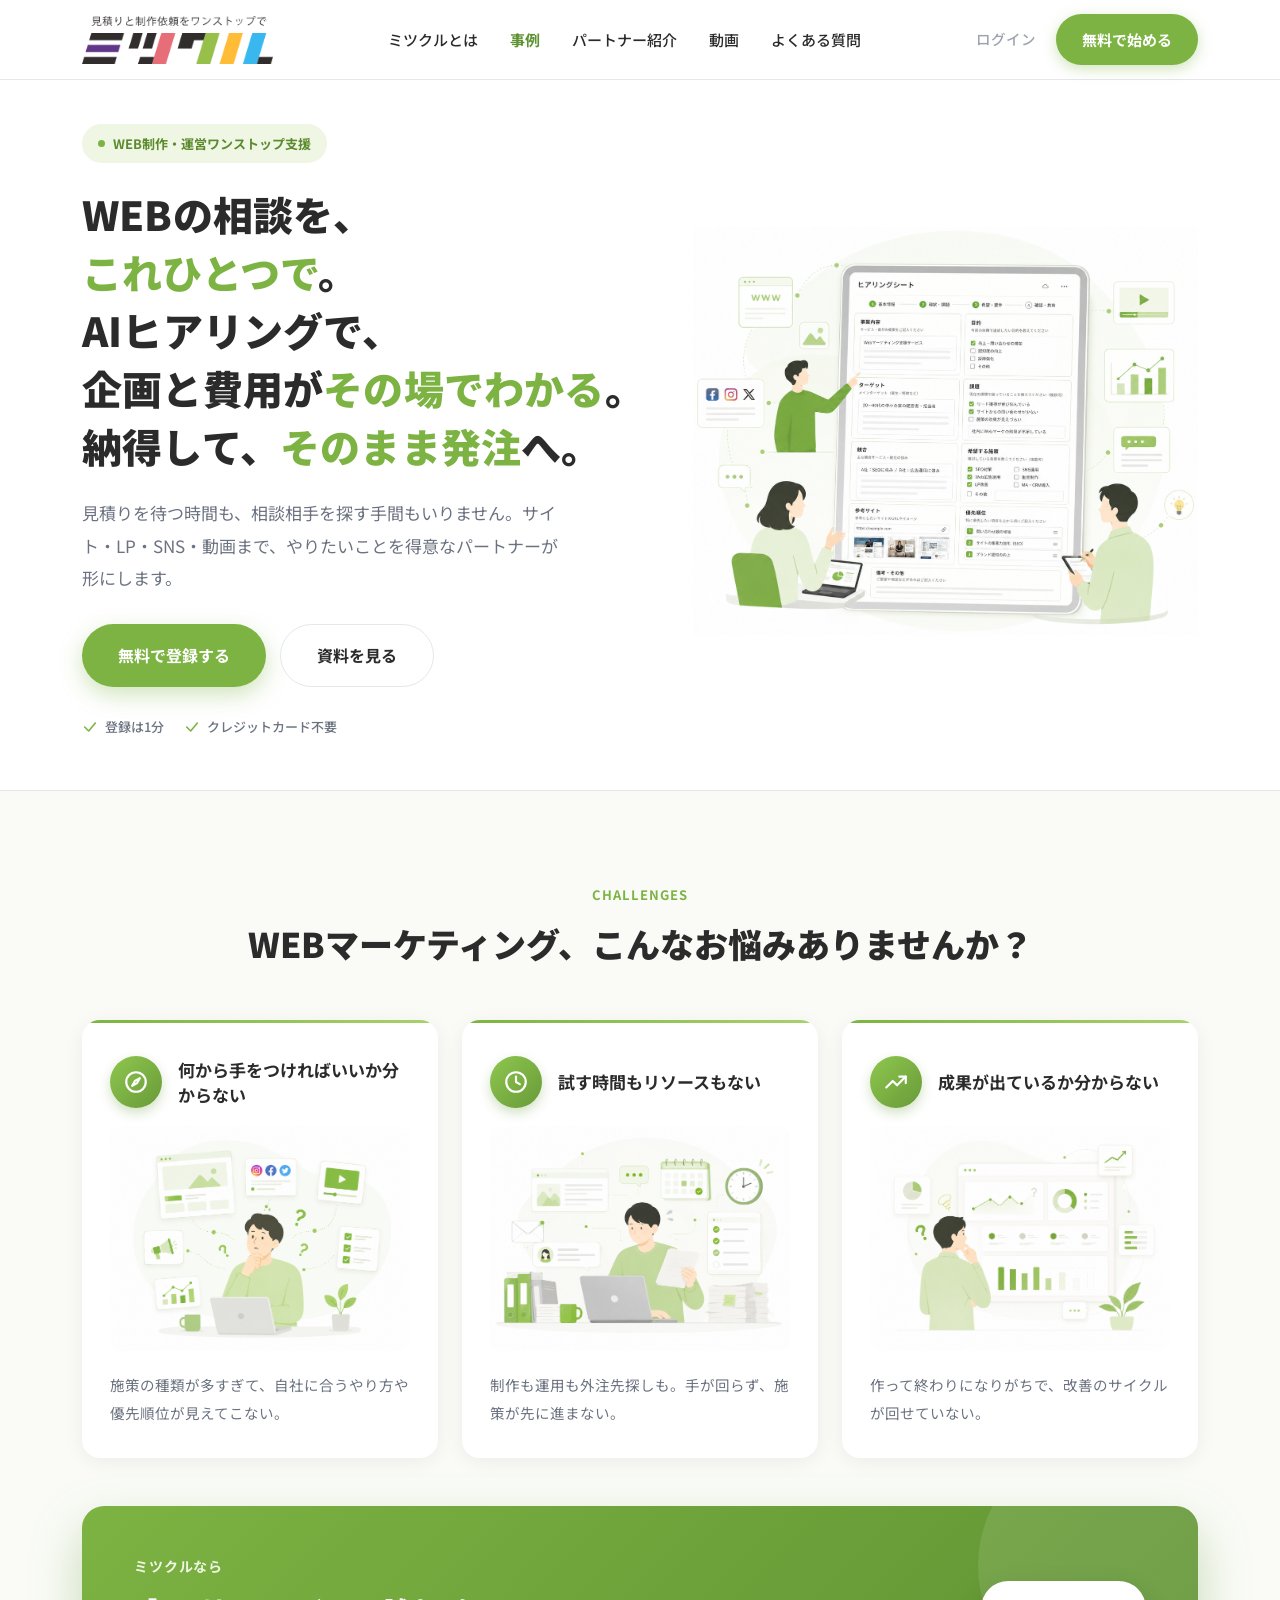
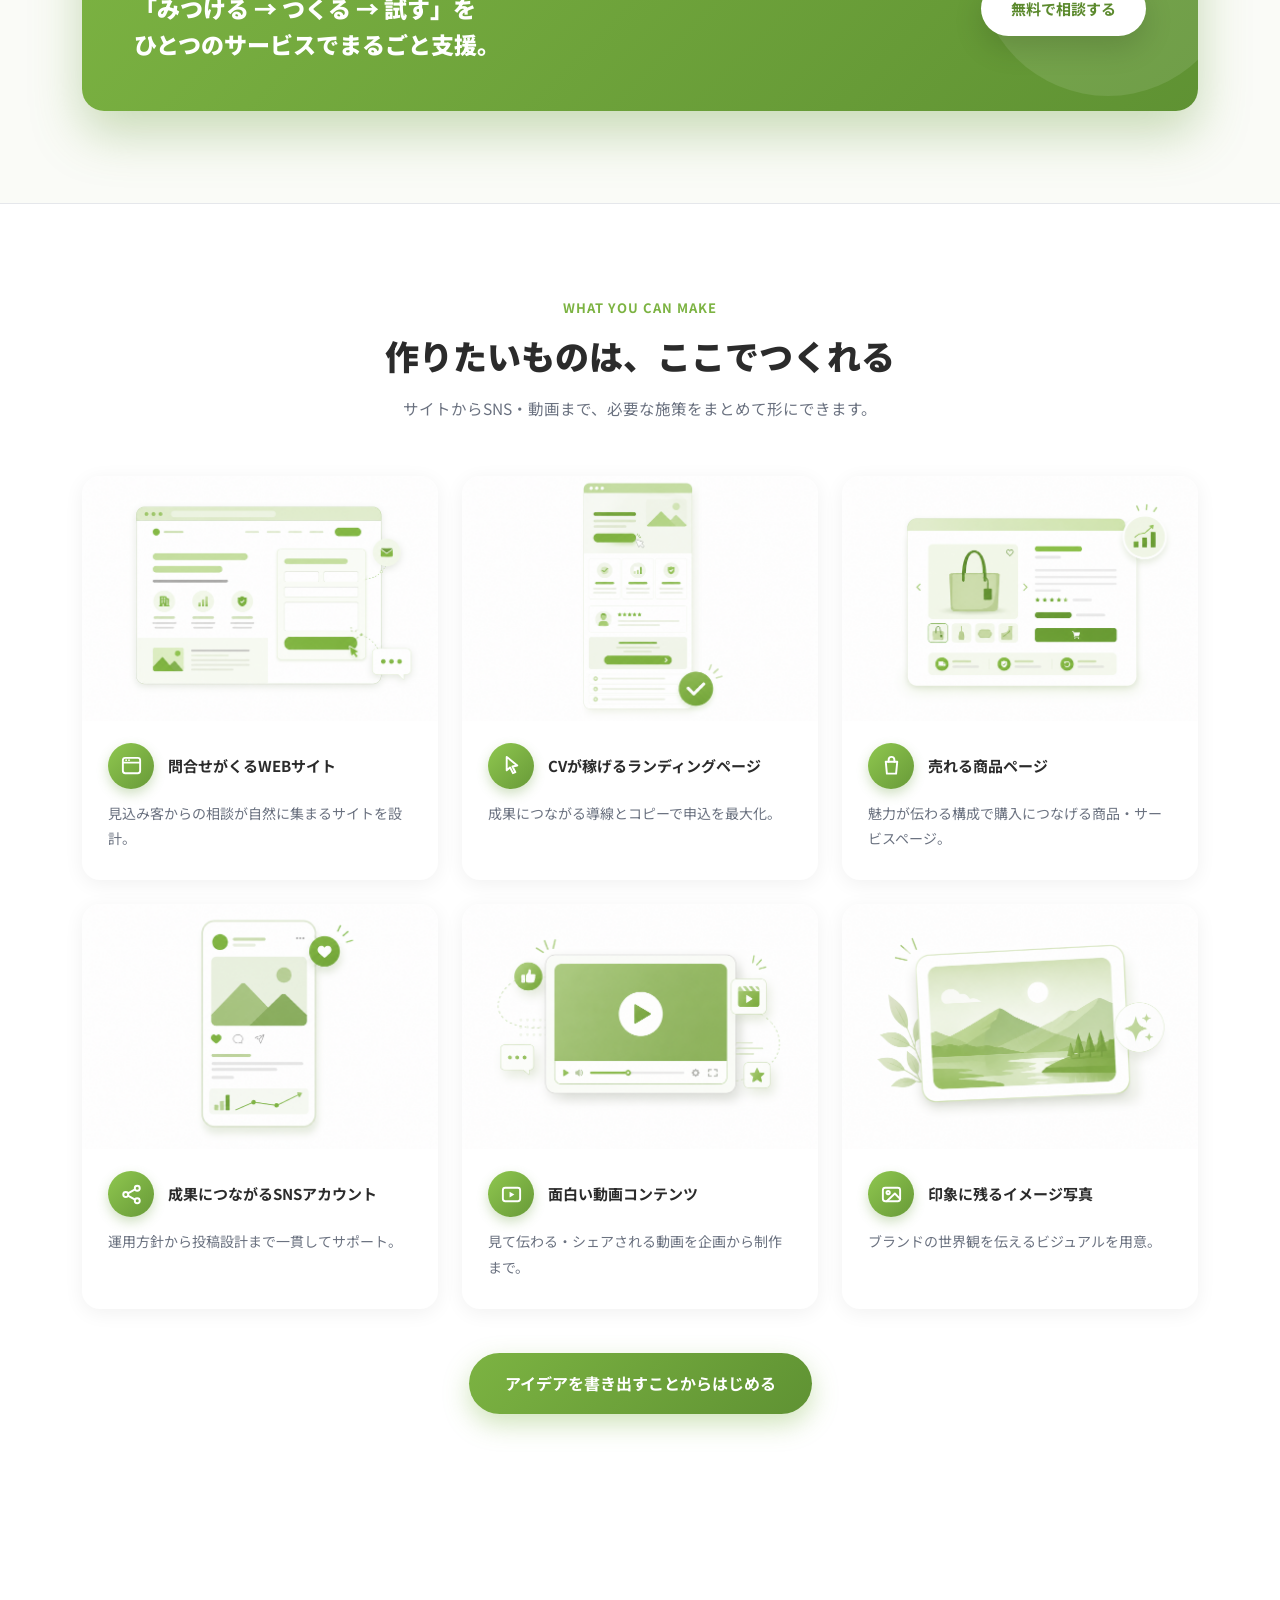
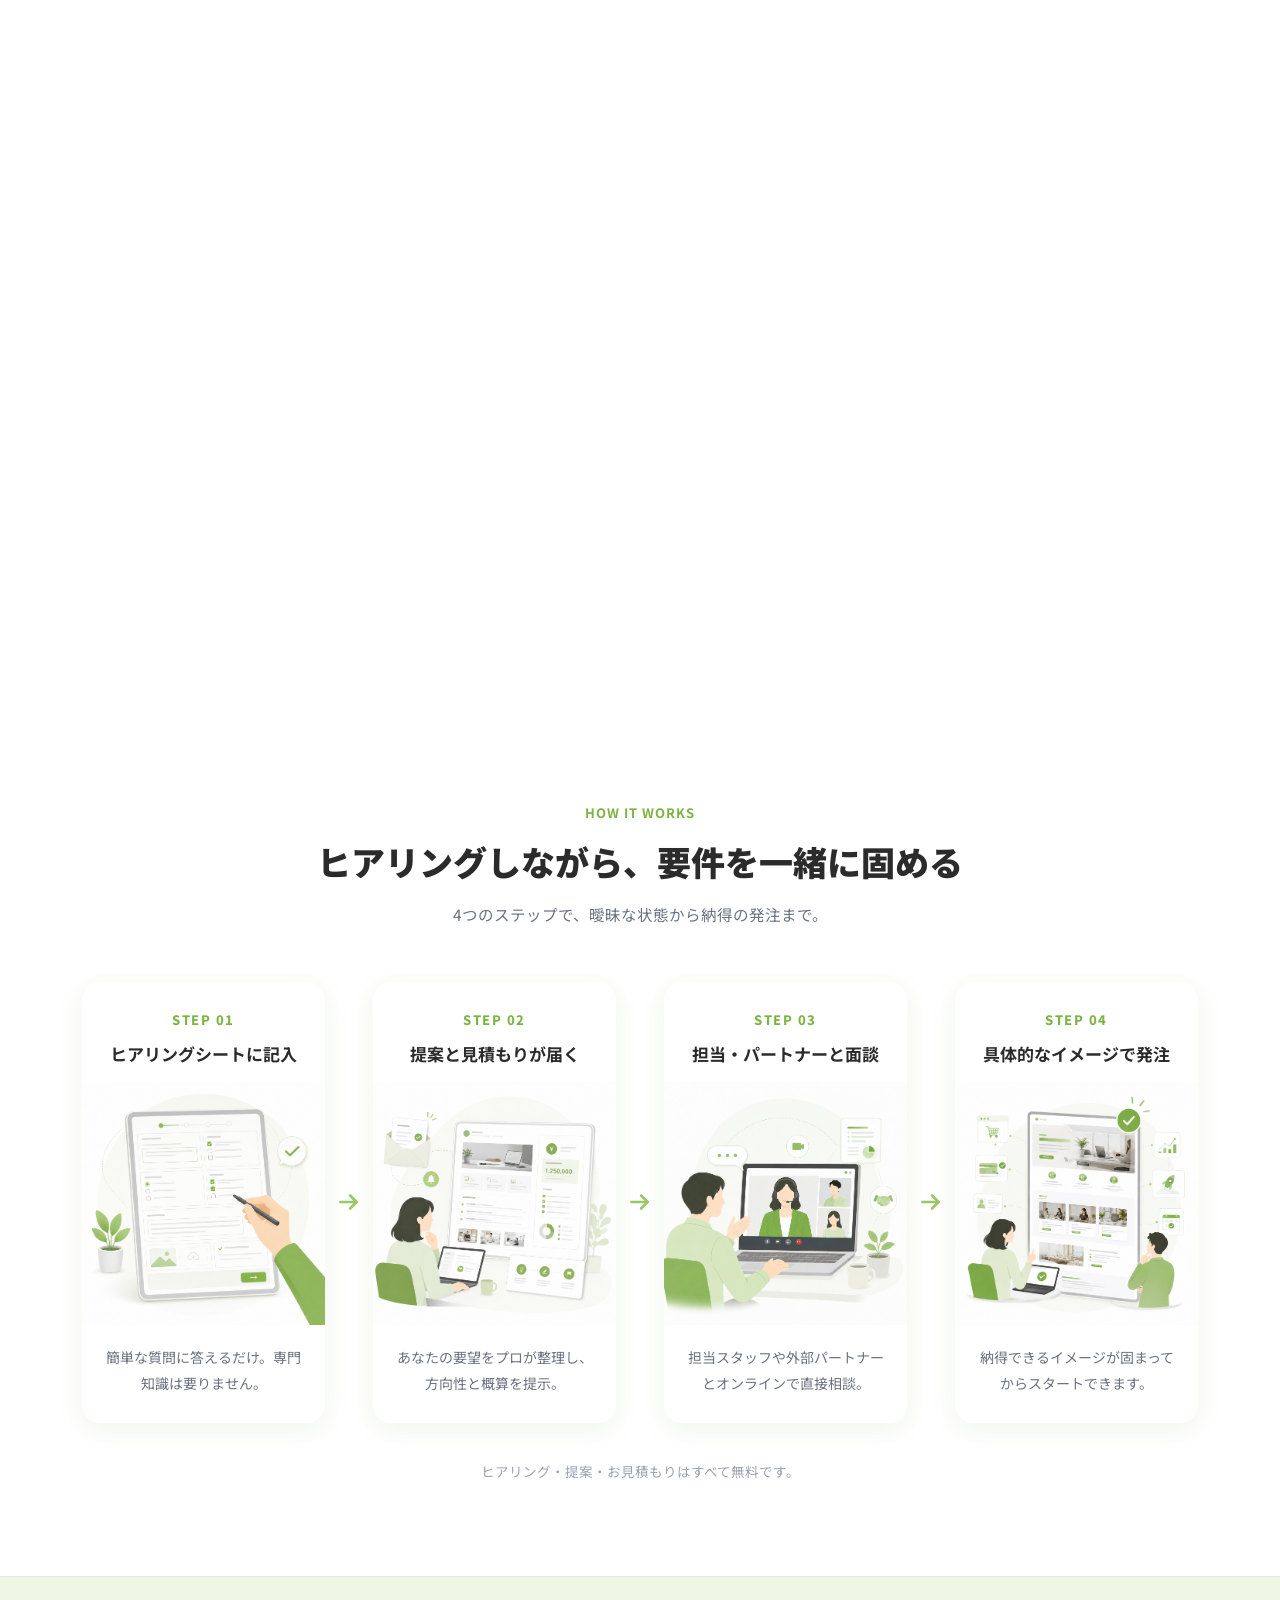
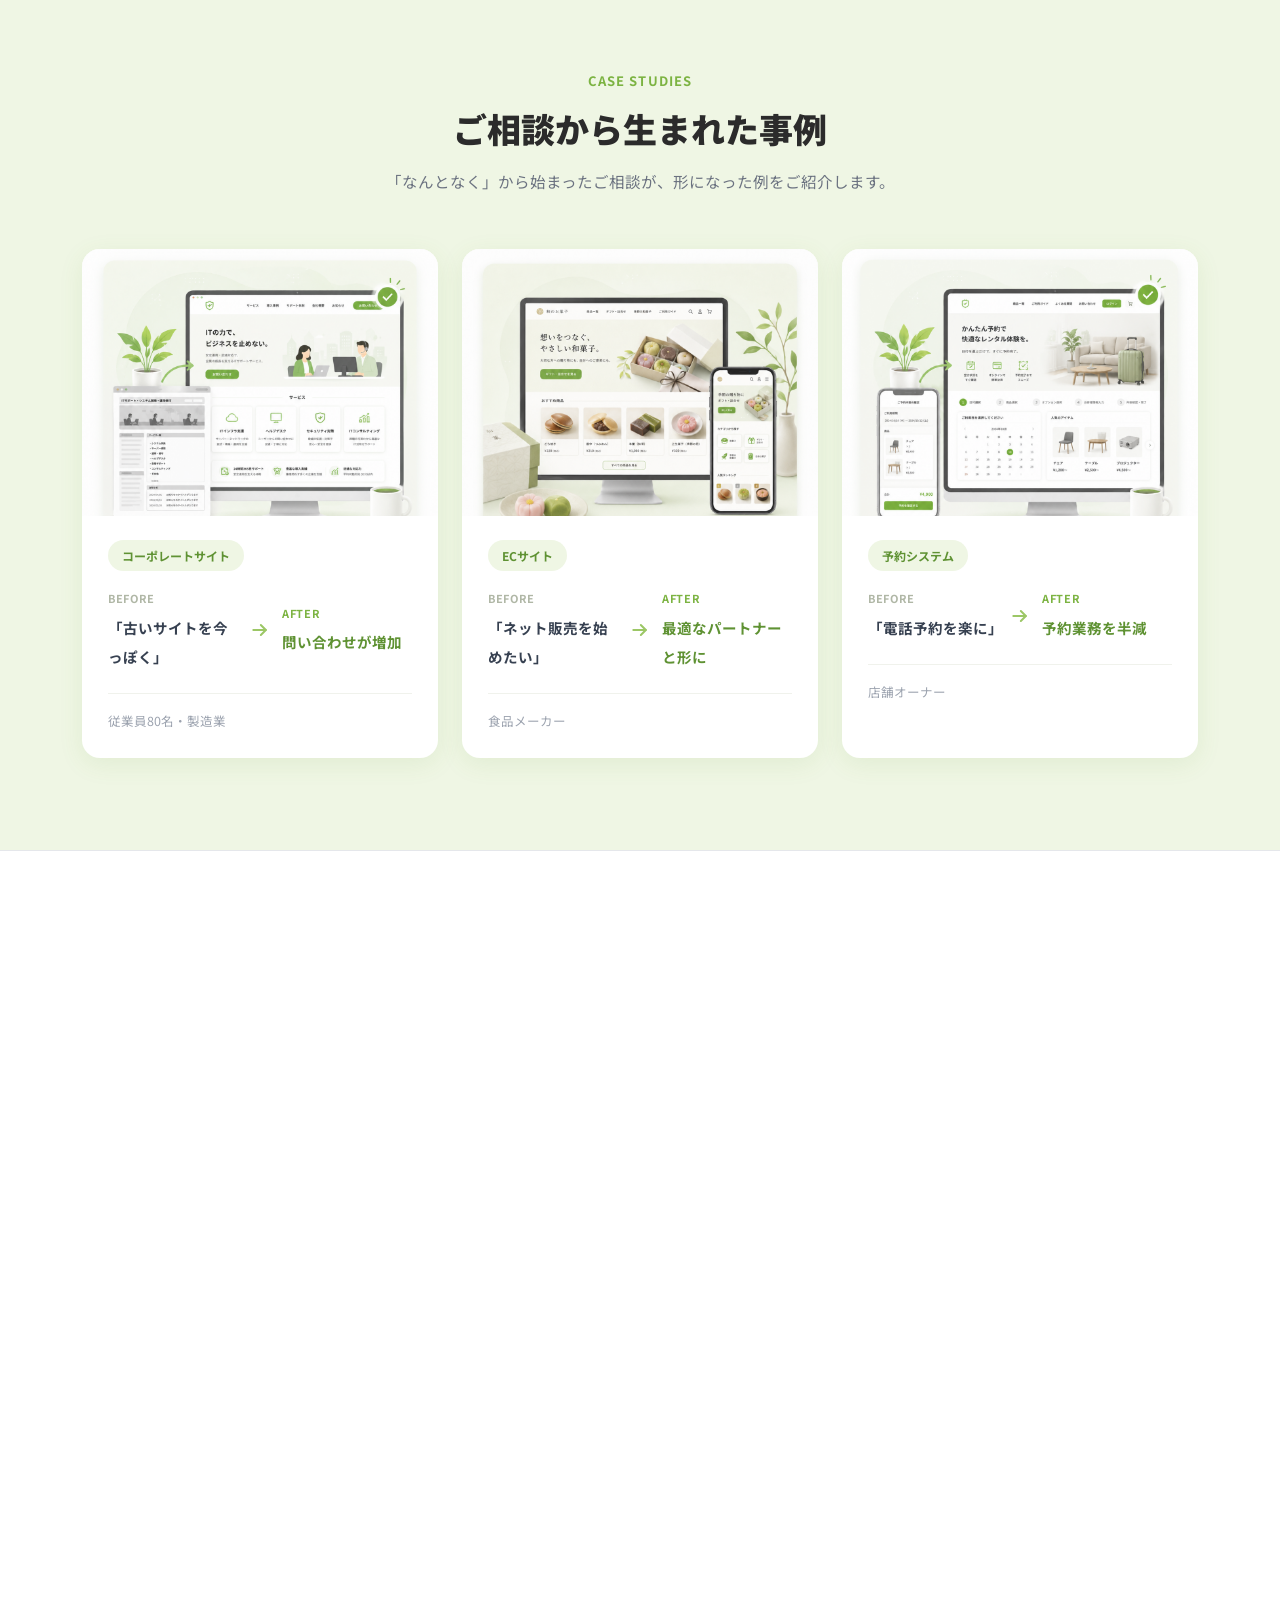
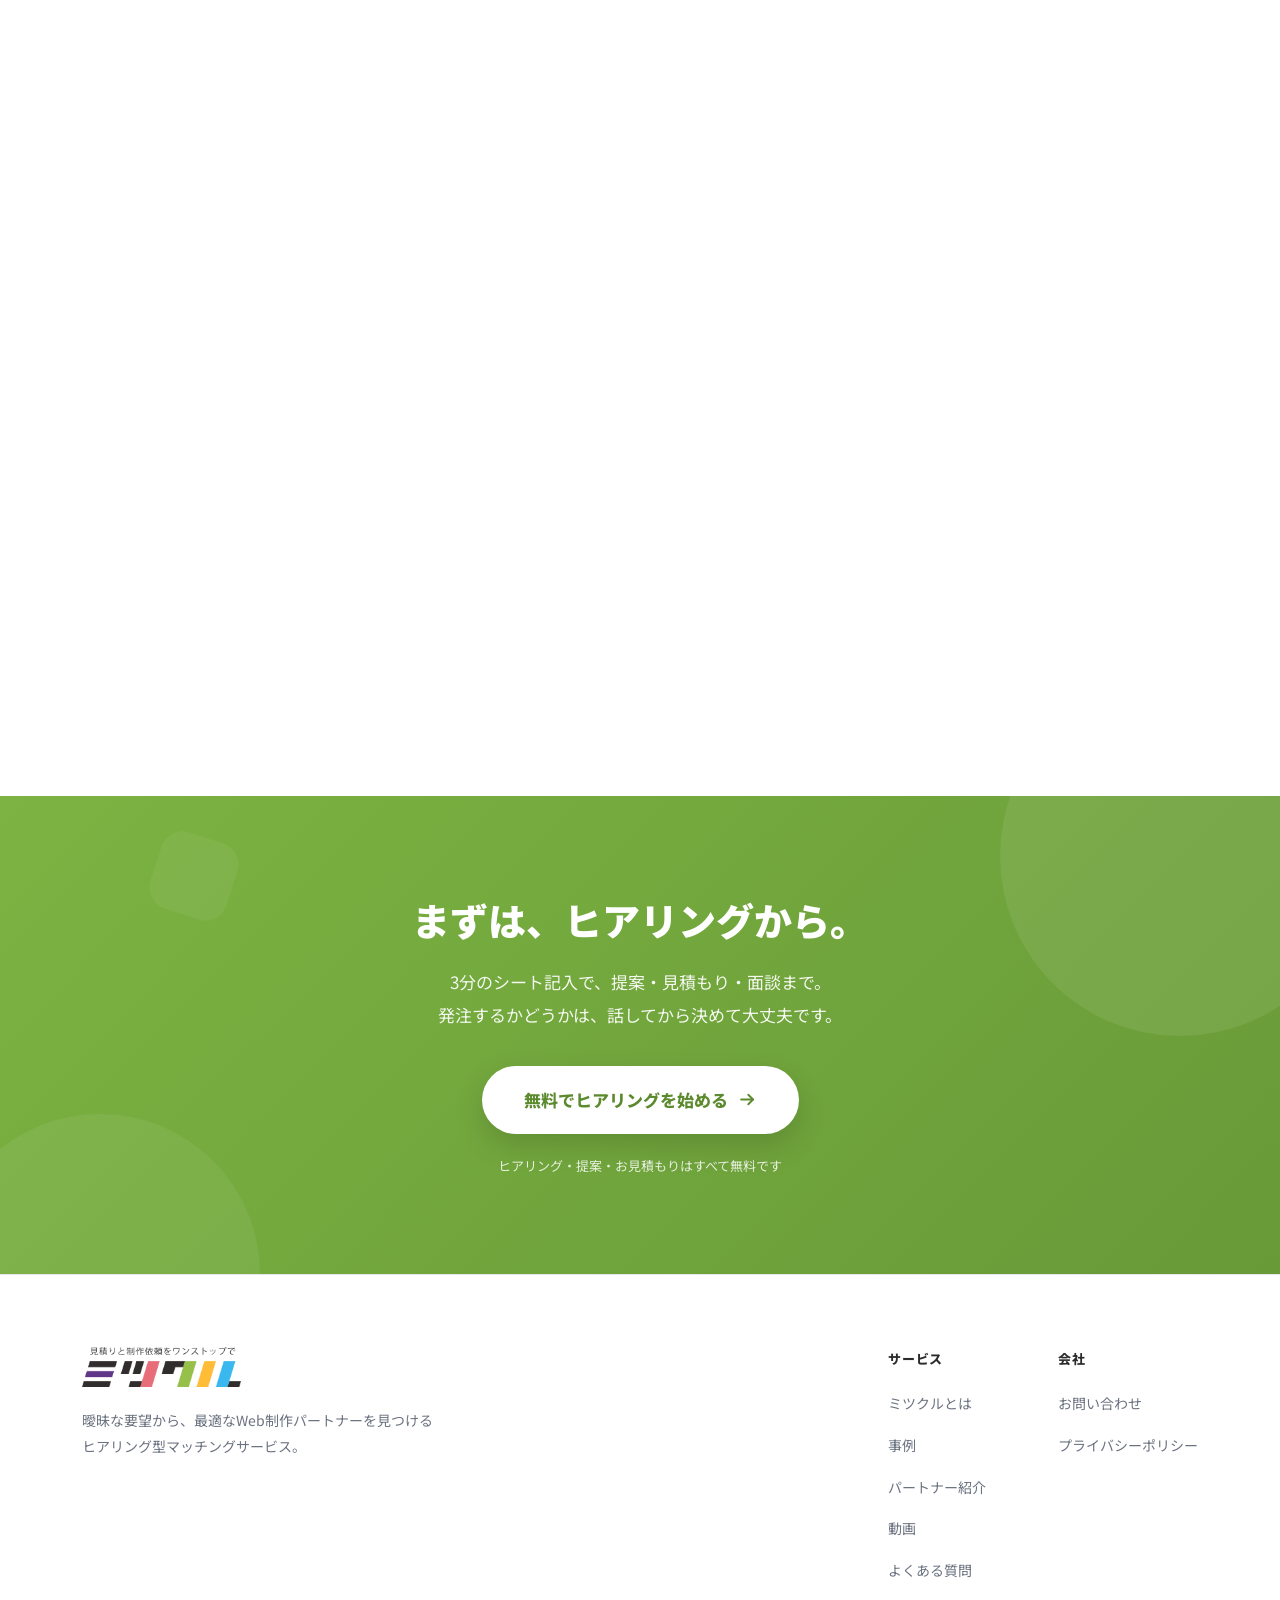
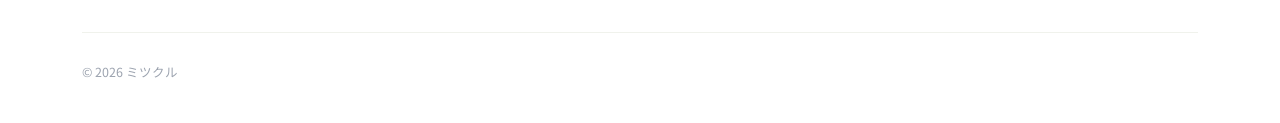
==== commit c57262c9: "index.html: ヒーローの文言を差し替え（デザイン・構造は維持） 文言のみ変更。class / レイアウト / <br> の改行構造 / .hl ハイライト設計は維持。  - eyebrow(" ====
--- a/index.html
+++ b/index.html
@@ -77,9 +77,9 @@
   <section class="hero" aria-labelledby="hero-title">
     <div class="container hero__inner">
       <div class="hero__text">
-        <span class="badge"><span class="badge__dot" aria-hidden="true"></span>WEBマーケティング ワンストップ支援</span>
-        <h1 id="hero-title" class="hero__title">WEBマーケティングを<br>もっと<span class="hl">手軽に</span>！<br>施策が<span class="hl">みつかる</span>、<br><span class="hl">つくって試せる</span>！</h1>
-        <p class="hero__lead">サイト・LP・SNS・動画まで。やりたい施策を選んで、つくって、試すまでをひとつのサービスで。新規事業もマーケティングも、ここから動き出します。</p>
+        <span class="badge"><span class="badge__dot" aria-hidden="true"></span>WEB制作・運営ワンストップ支援</span>
+        <h1 id="hero-title" class="hero__title">WEBの相談を、<span class="hl">これひとつで</span>。<br>AIヒアリングで、企画と費用が<span class="hl">その場でわかる</span>。<br>納得して、<span class="hl">そのまま発注</span>へ。</h1>
+        <p class="hero__lead">見積りを待つ時間も、相談相手を探す手間もいりません。サイト・LP・SNS・動画まで、やりたいことを得意なパートナーが形にします。</p>
         <div class="btn-row">
           <a class="btn btn--primary btn--lg" href="#cta">無料で登録する</a>
           <a class="btn btn--ghost btn--lg" href="#">資料を見る</a>
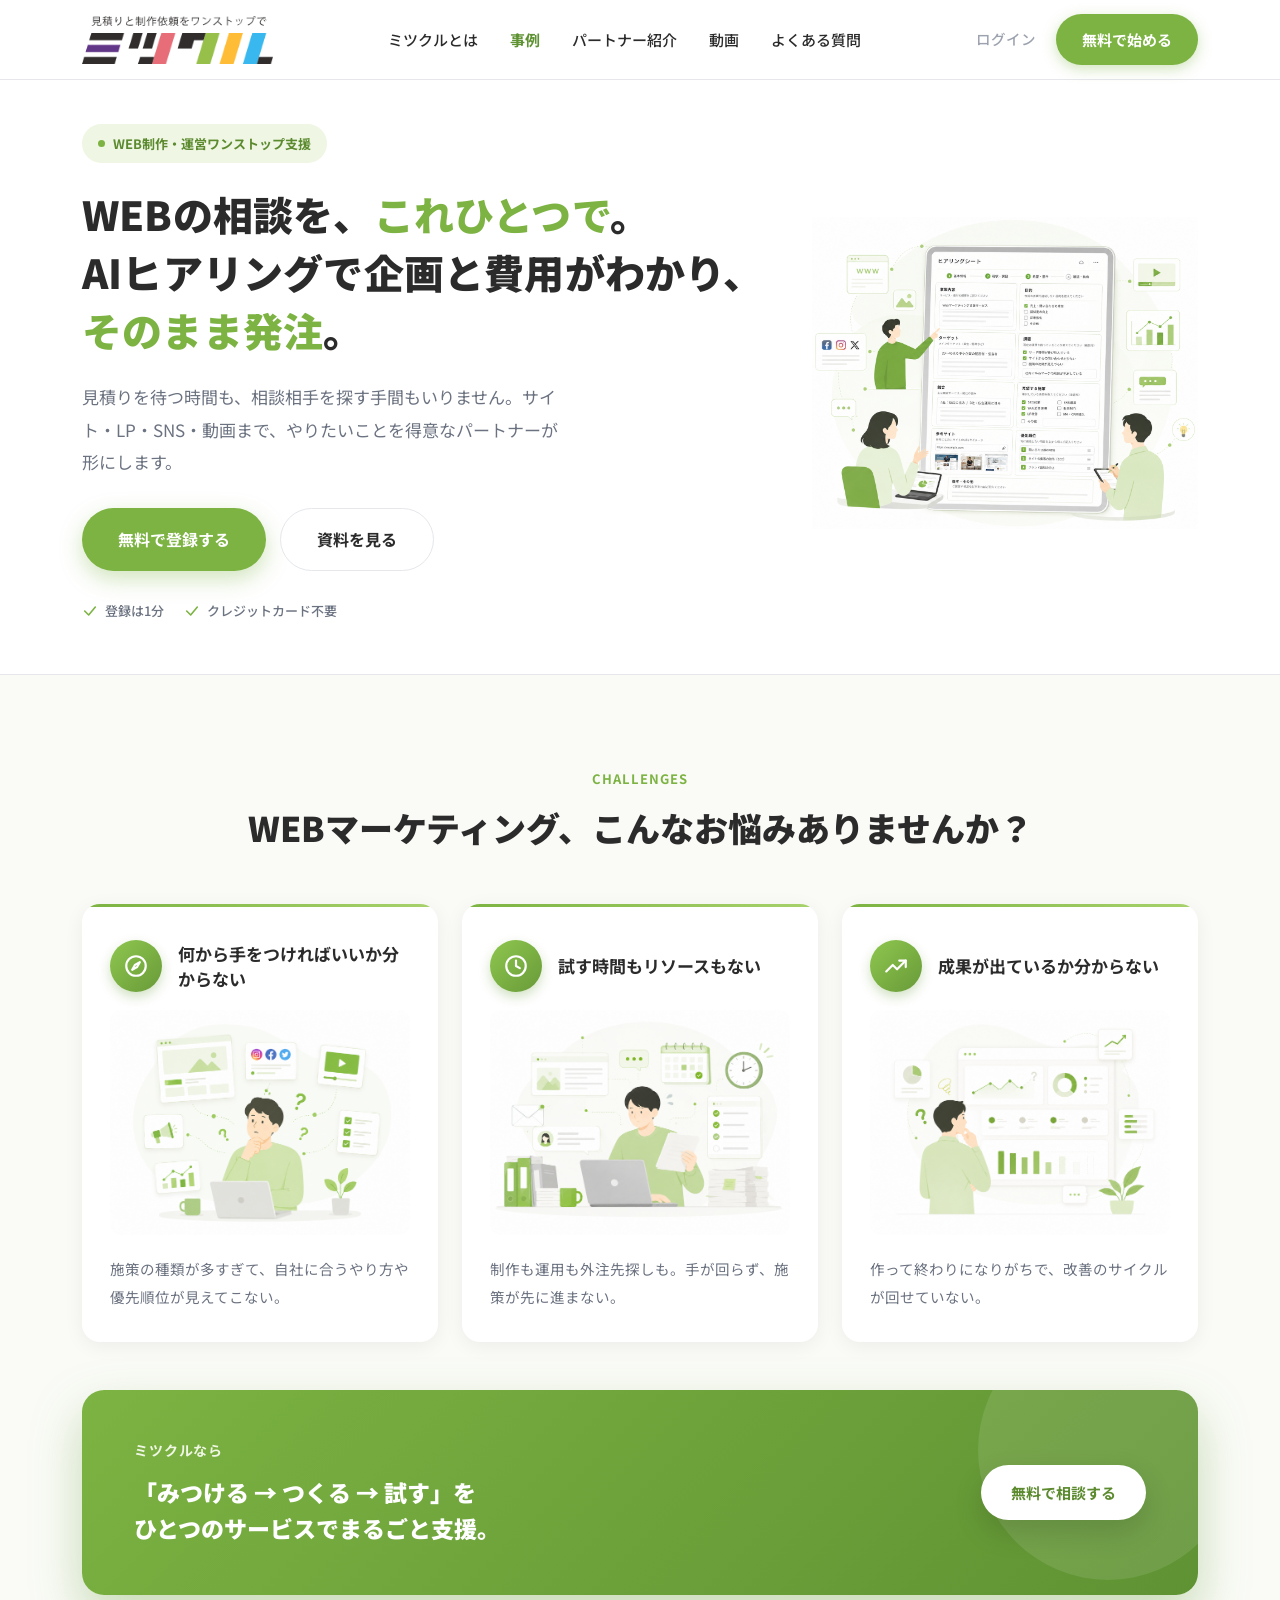
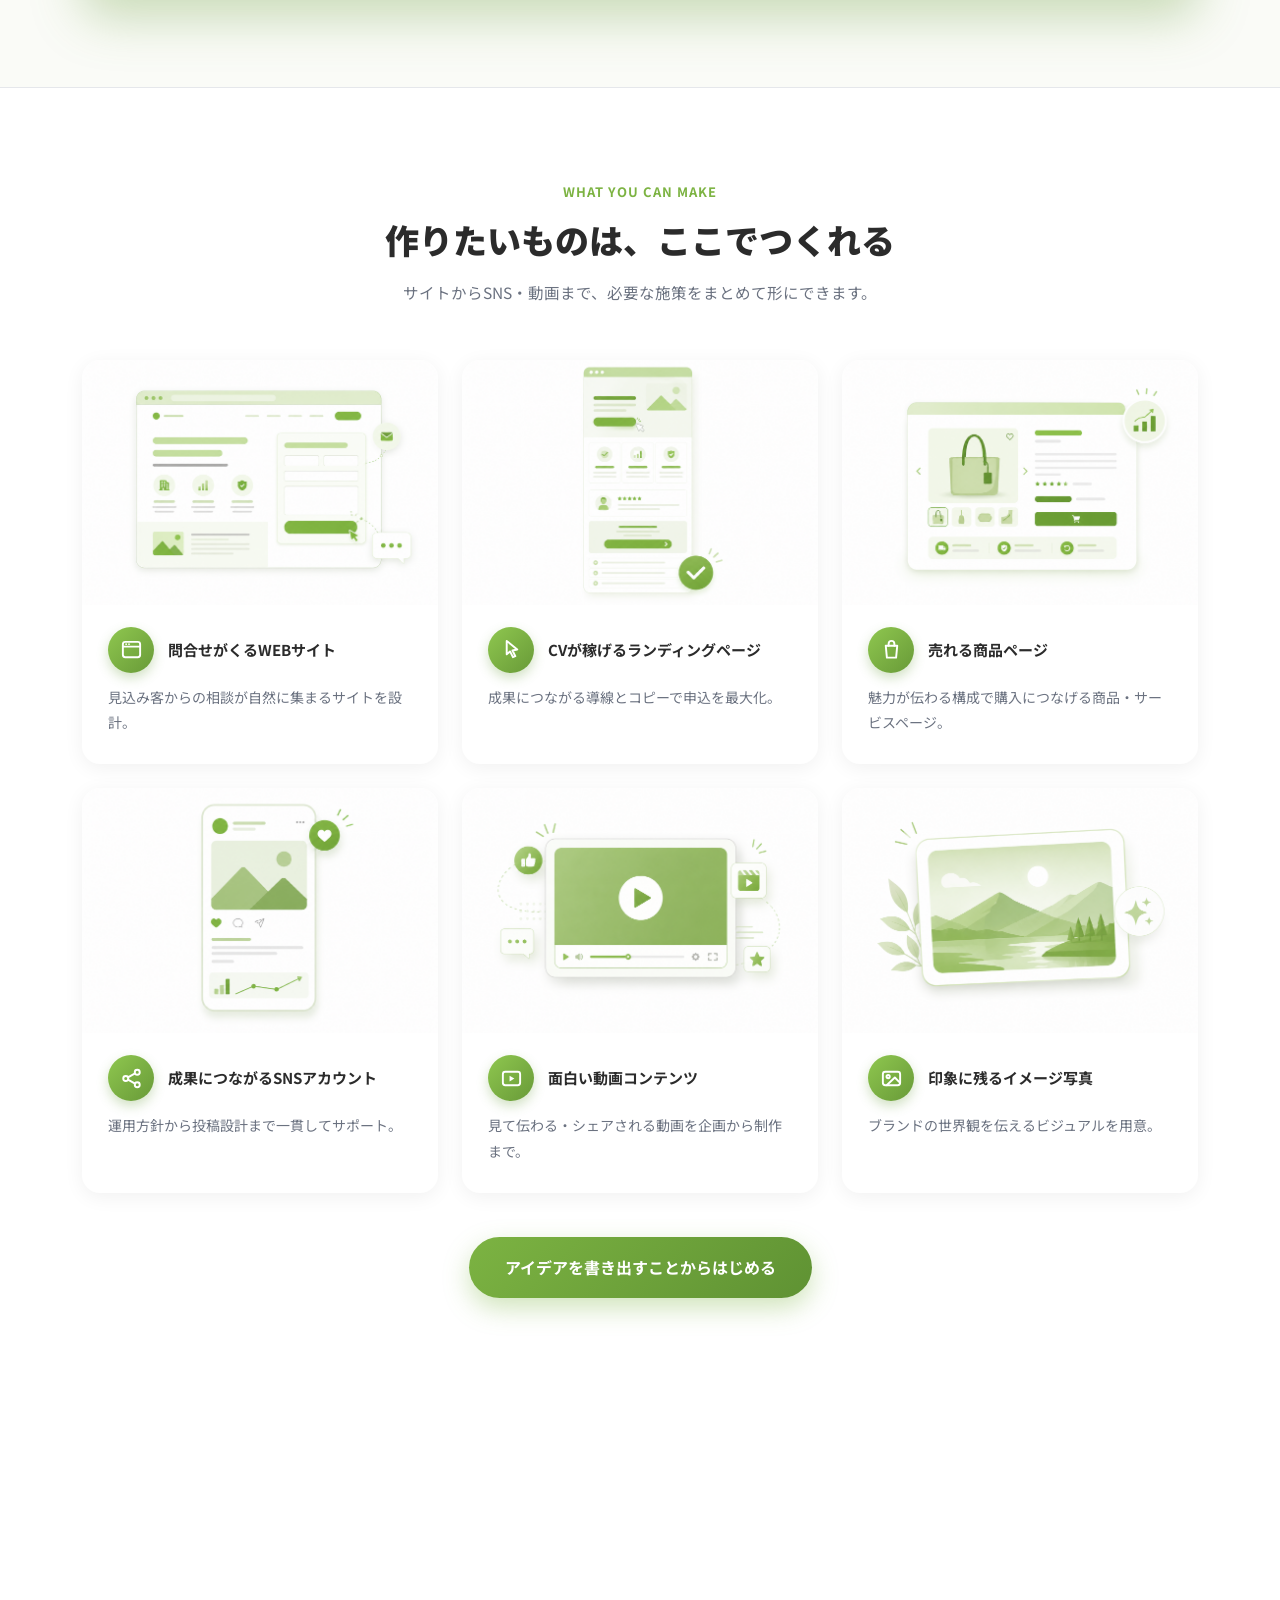
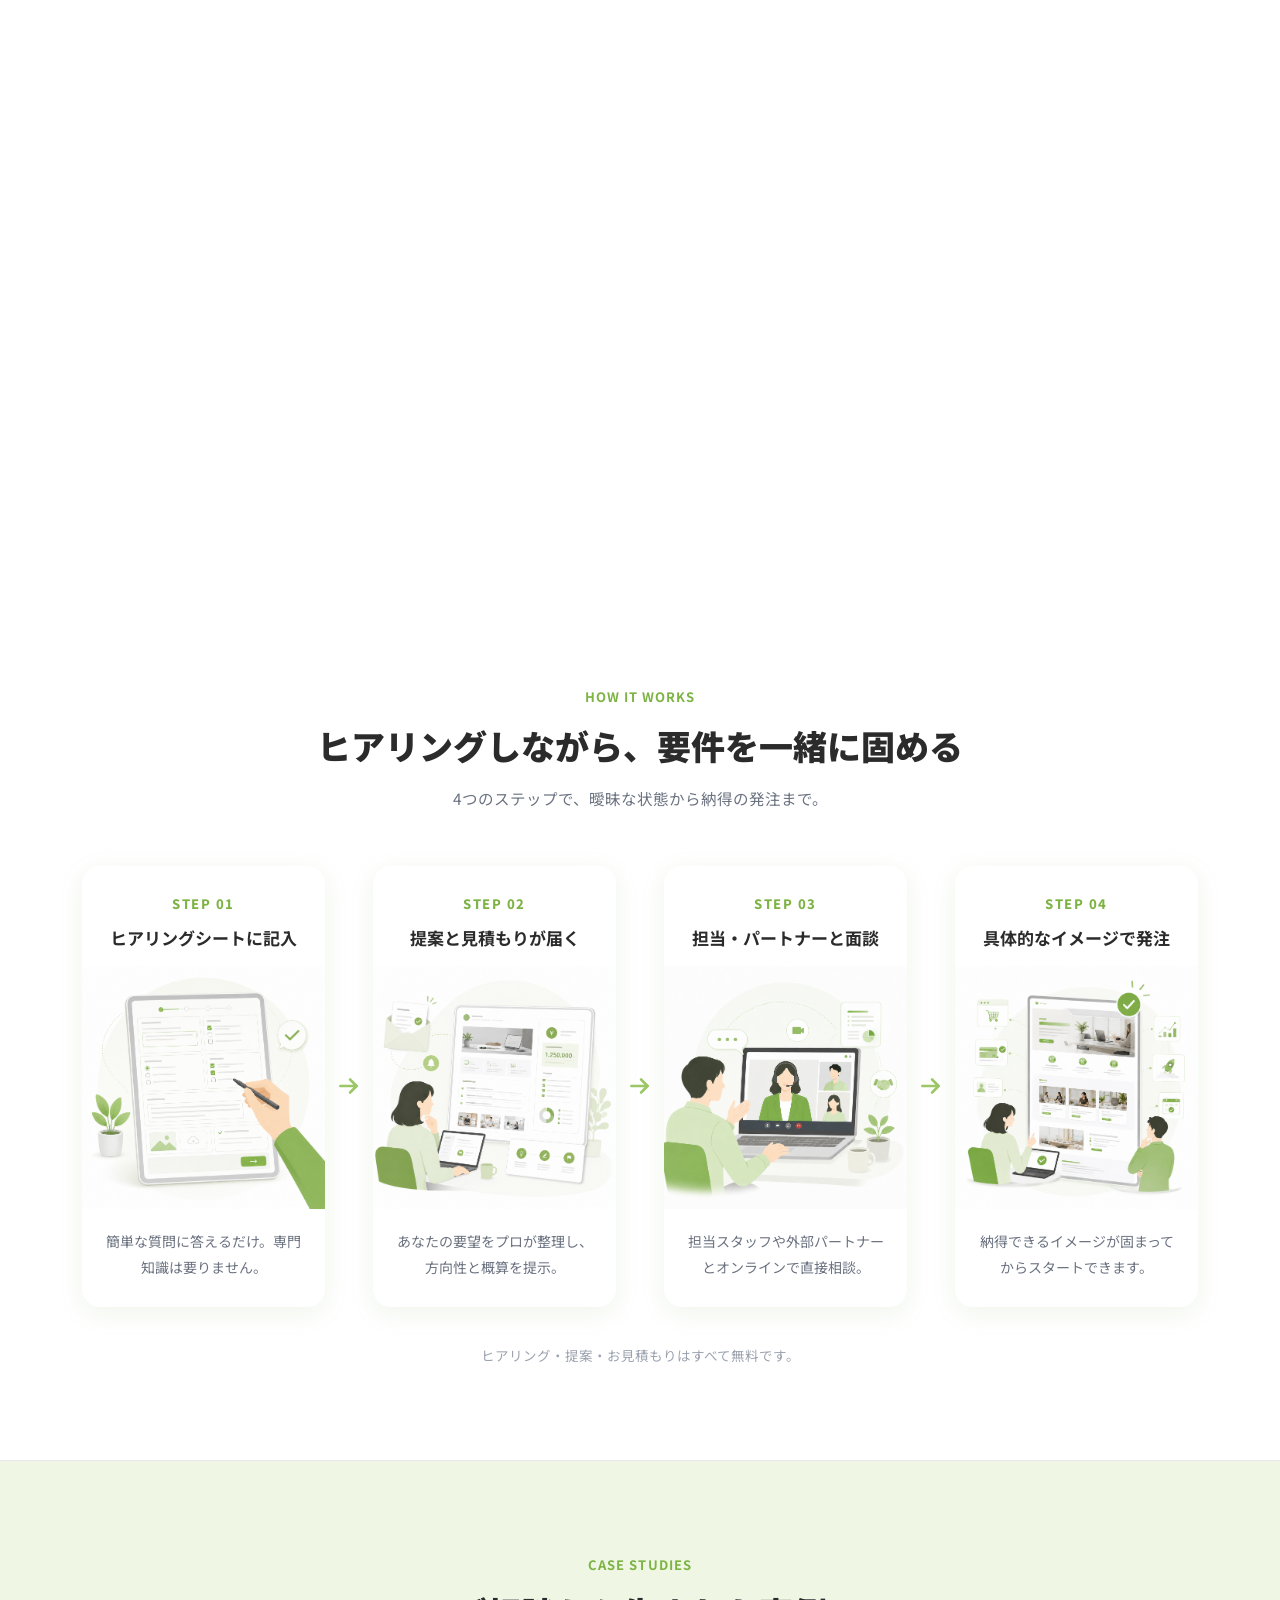
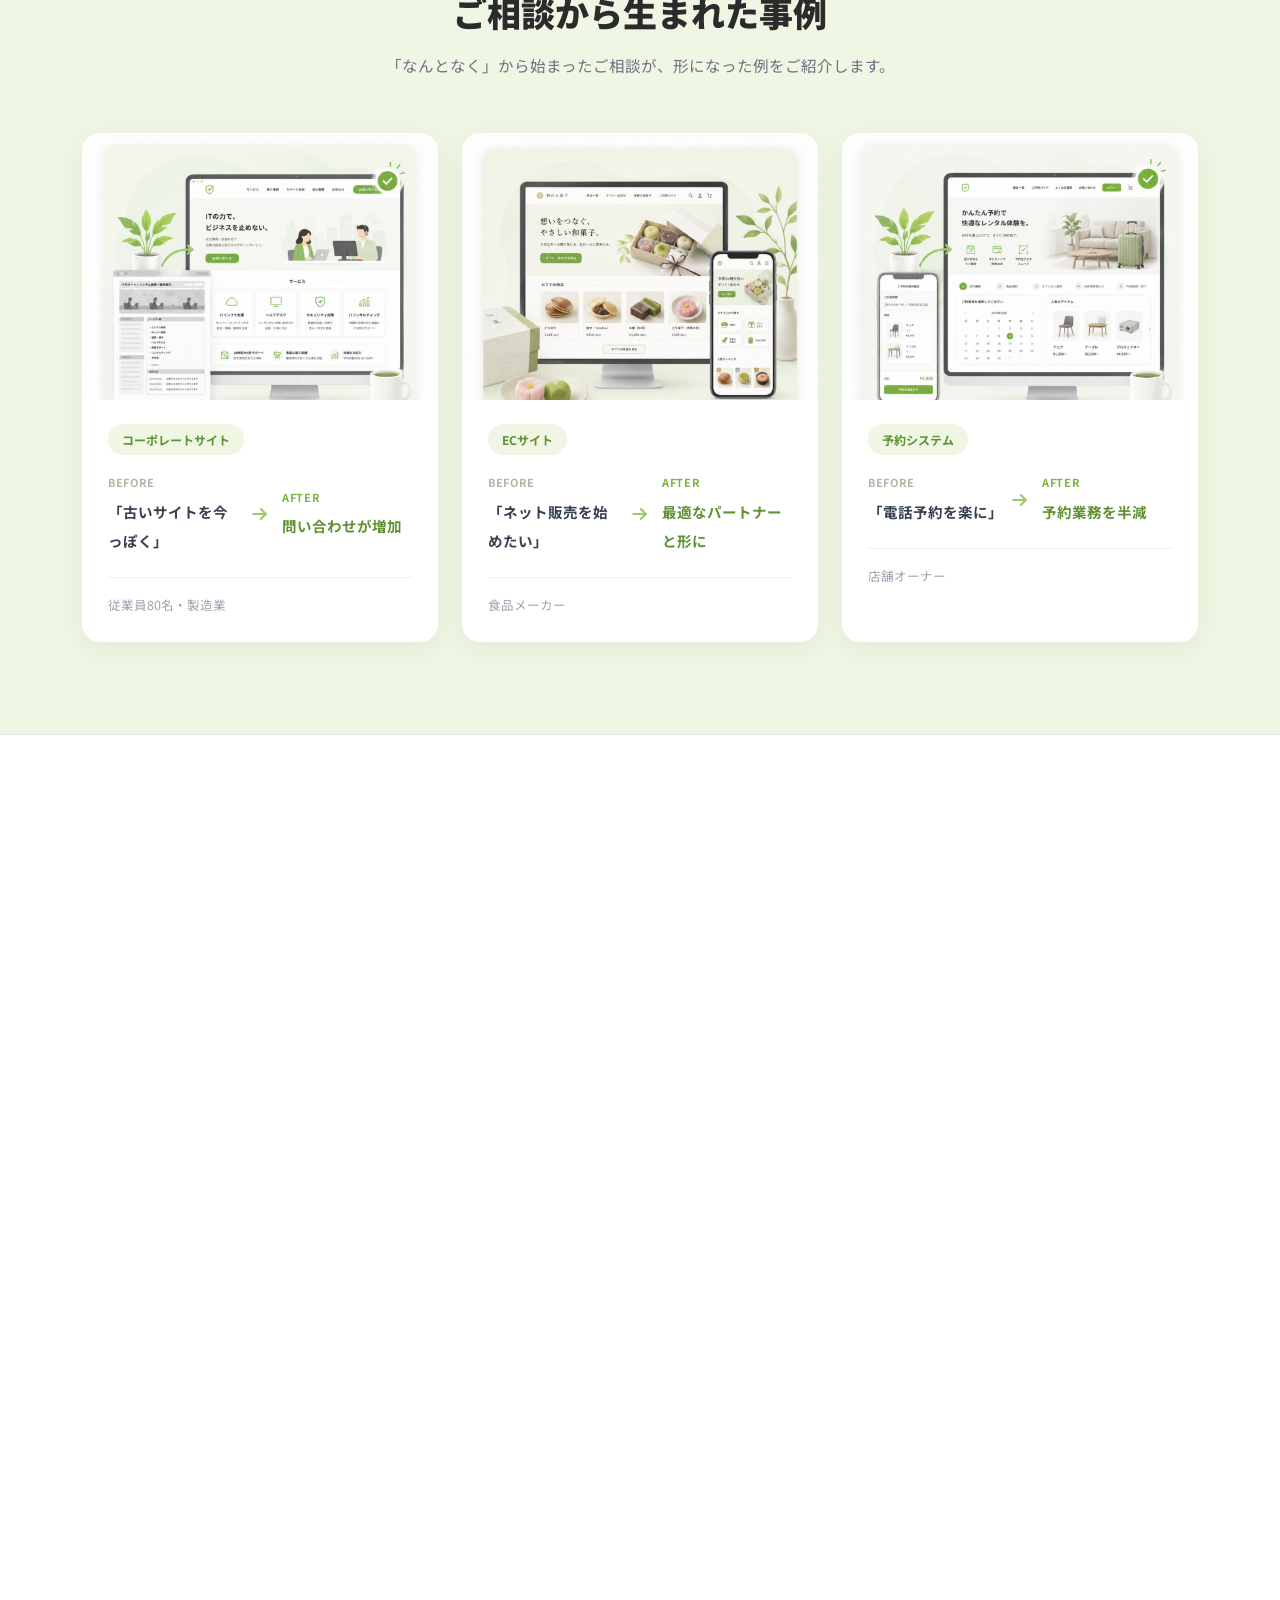
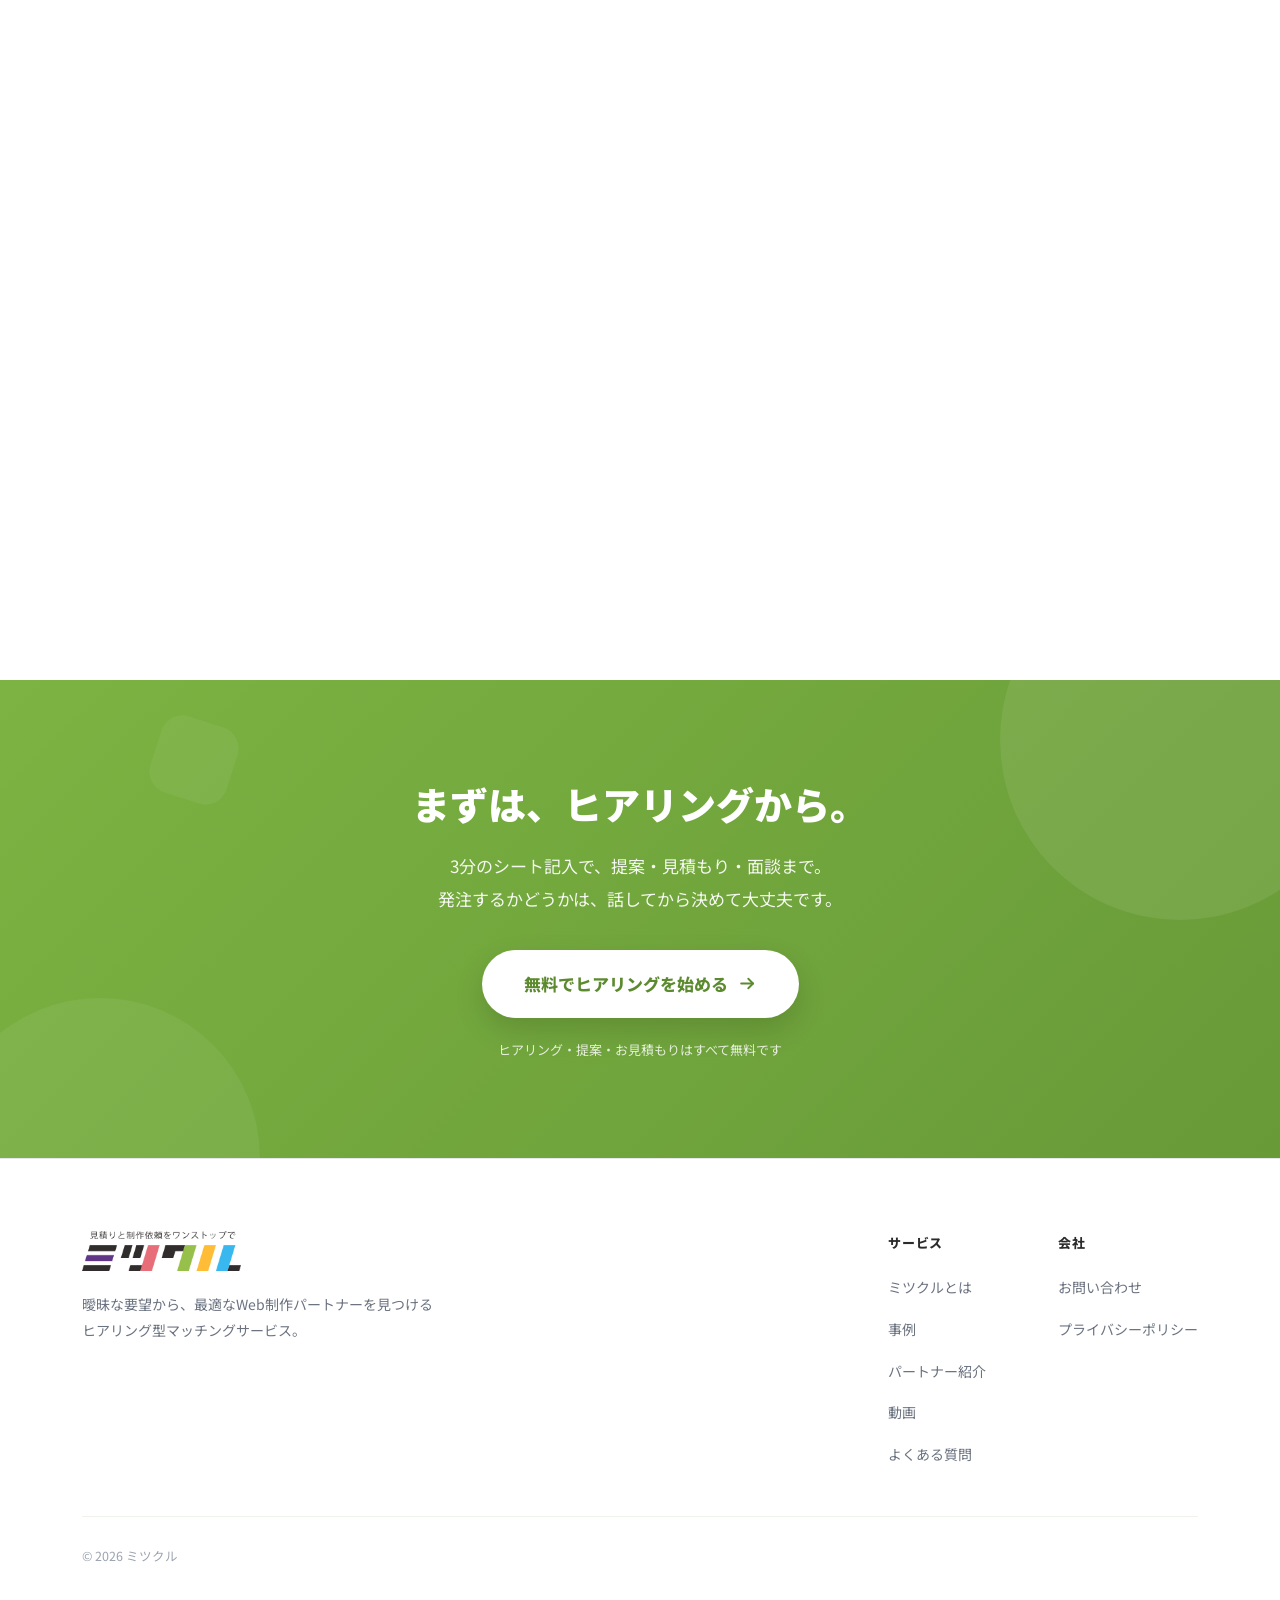
==== commit 2f16857e: "index.html: ヒーローh1を3行→2行に変更 h1の文言と改行構造のみ変更。eyebrow・サブコピー・デザイン・クラスは維持。  - before(3行): WEBの相談を、これひとつで。" ====
--- a/index.html
+++ b/index.html
@@ -78,7 +78,7 @@
     <div class="container hero__inner">
       <div class="hero__text">
         <span class="badge"><span class="badge__dot" aria-hidden="true"></span>WEB制作・運営ワンストップ支援</span>
-        <h1 id="hero-title" class="hero__title">WEBの相談を、<span class="hl">これひとつで</span>。<br>AIヒアリングで、企画と費用が<span class="hl">その場でわかる</span>。<br>納得して、<span class="hl">そのまま発注</span>へ。</h1>
+        <h1 id="hero-title" class="hero__title">WEBの相談を、<span class="hl">これひとつで</span>。<br>AIヒアリングで企画と費用がわかり、<span class="hl">そのまま発注</span>。</h1>
         <p class="hero__lead">見積りを待つ時間も、相談相手を探す手間もいりません。サイト・LP・SNS・動画まで、やりたいことを得意なパートナーが形にします。</p>
         <div class="btn-row">
           <a class="btn btn--primary btn--lg" href="#cta">無料で登録する</a>
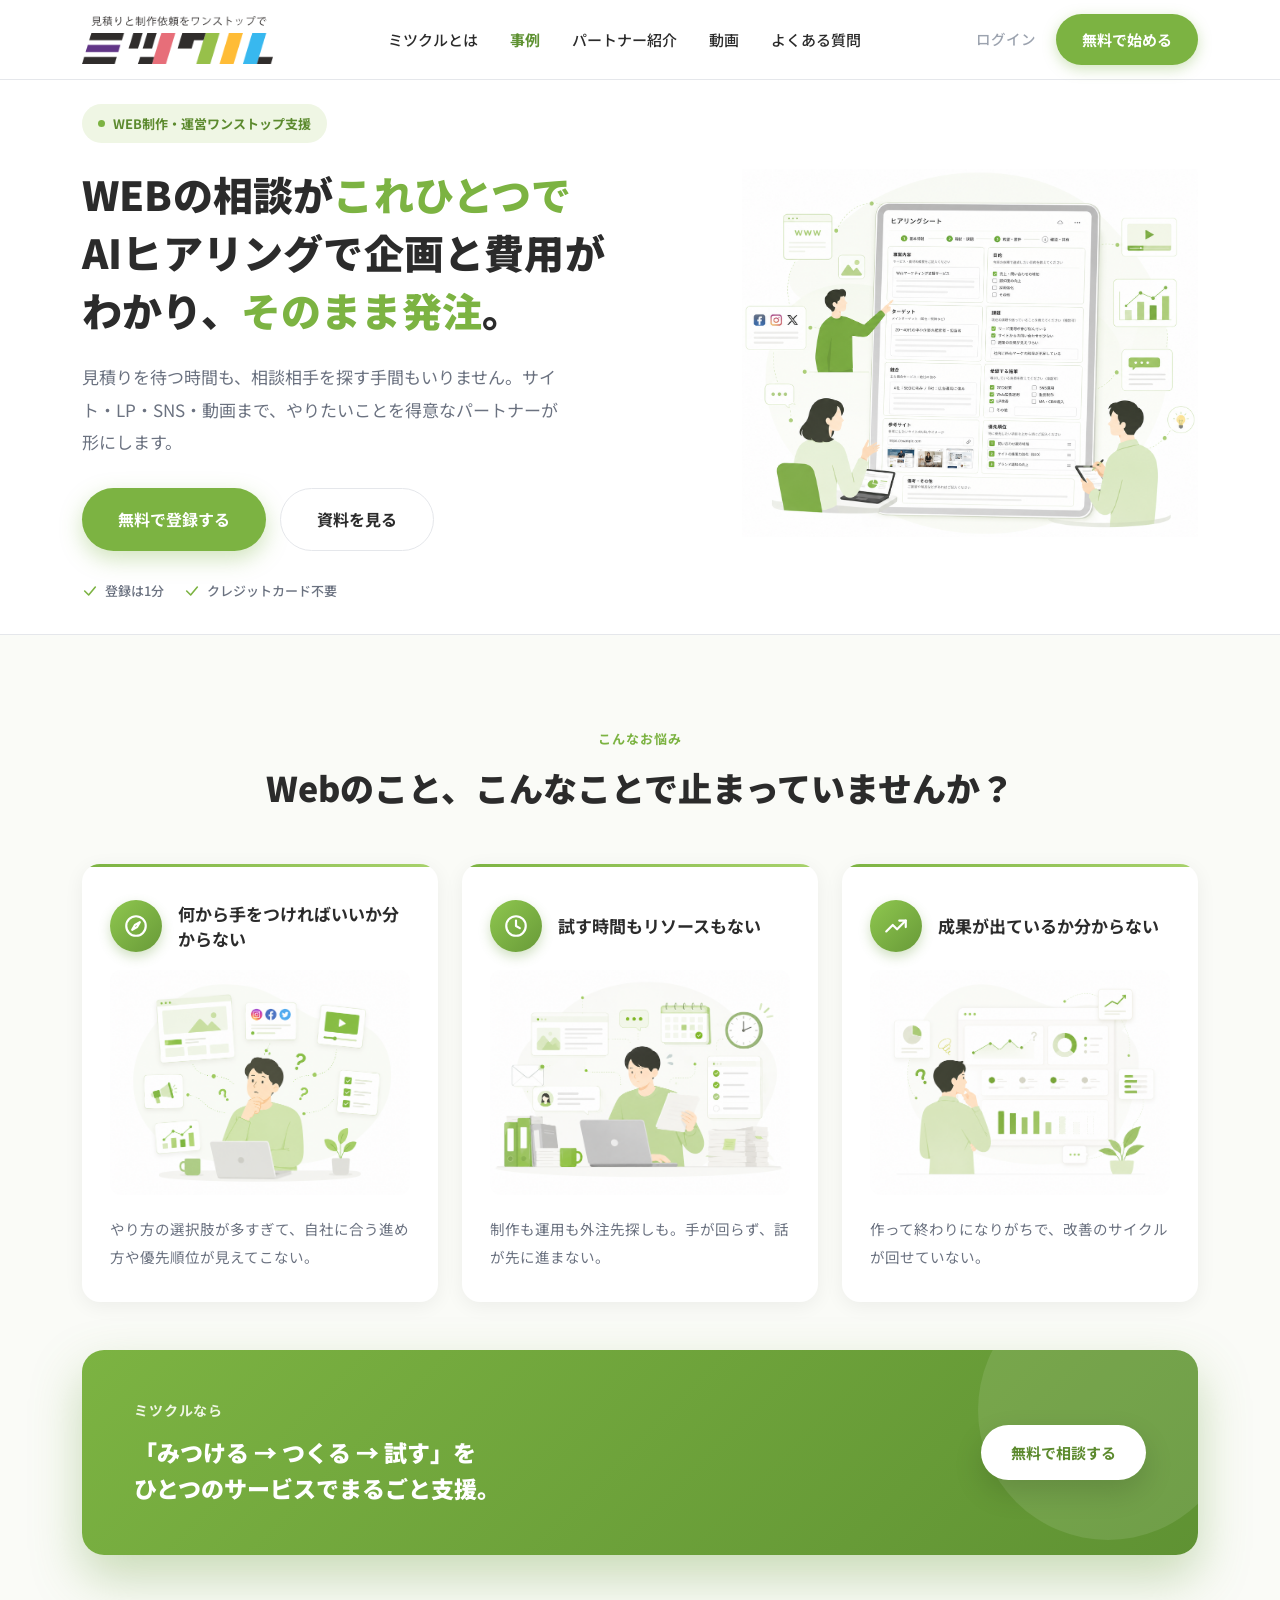
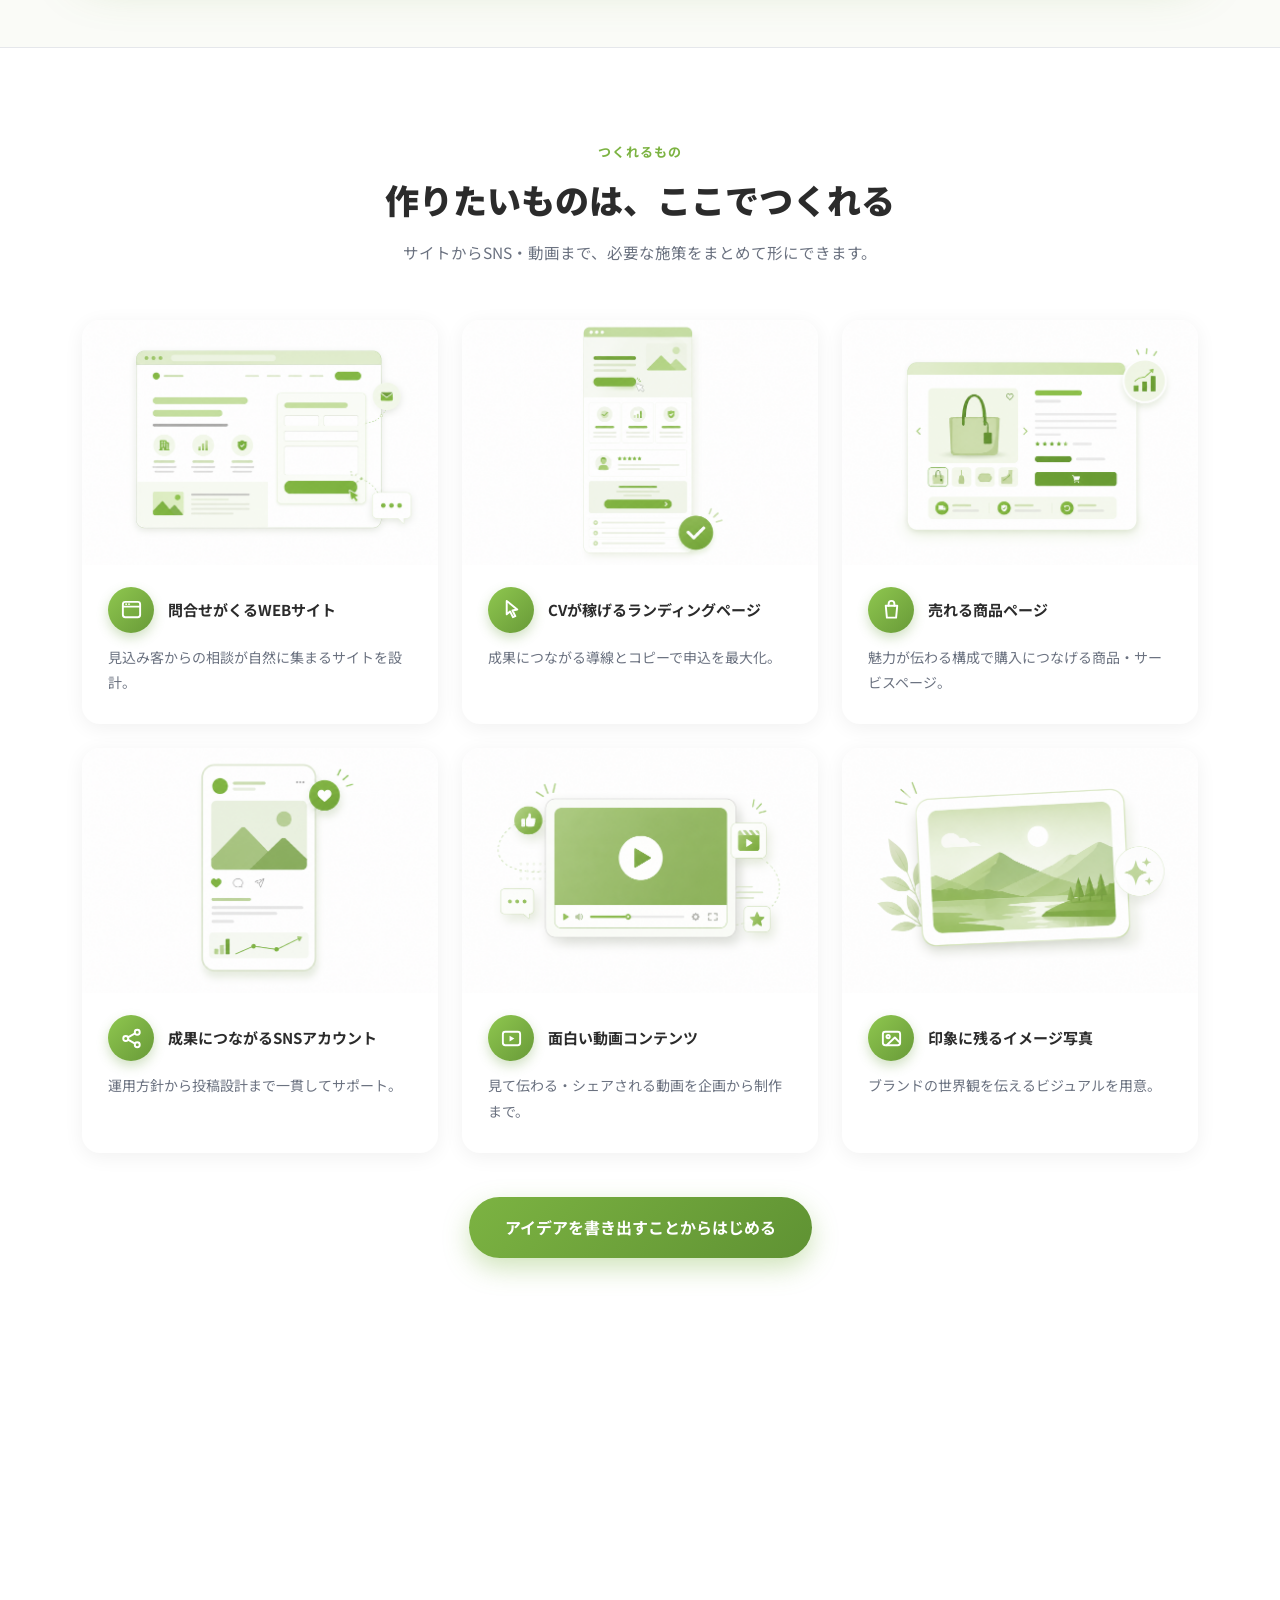
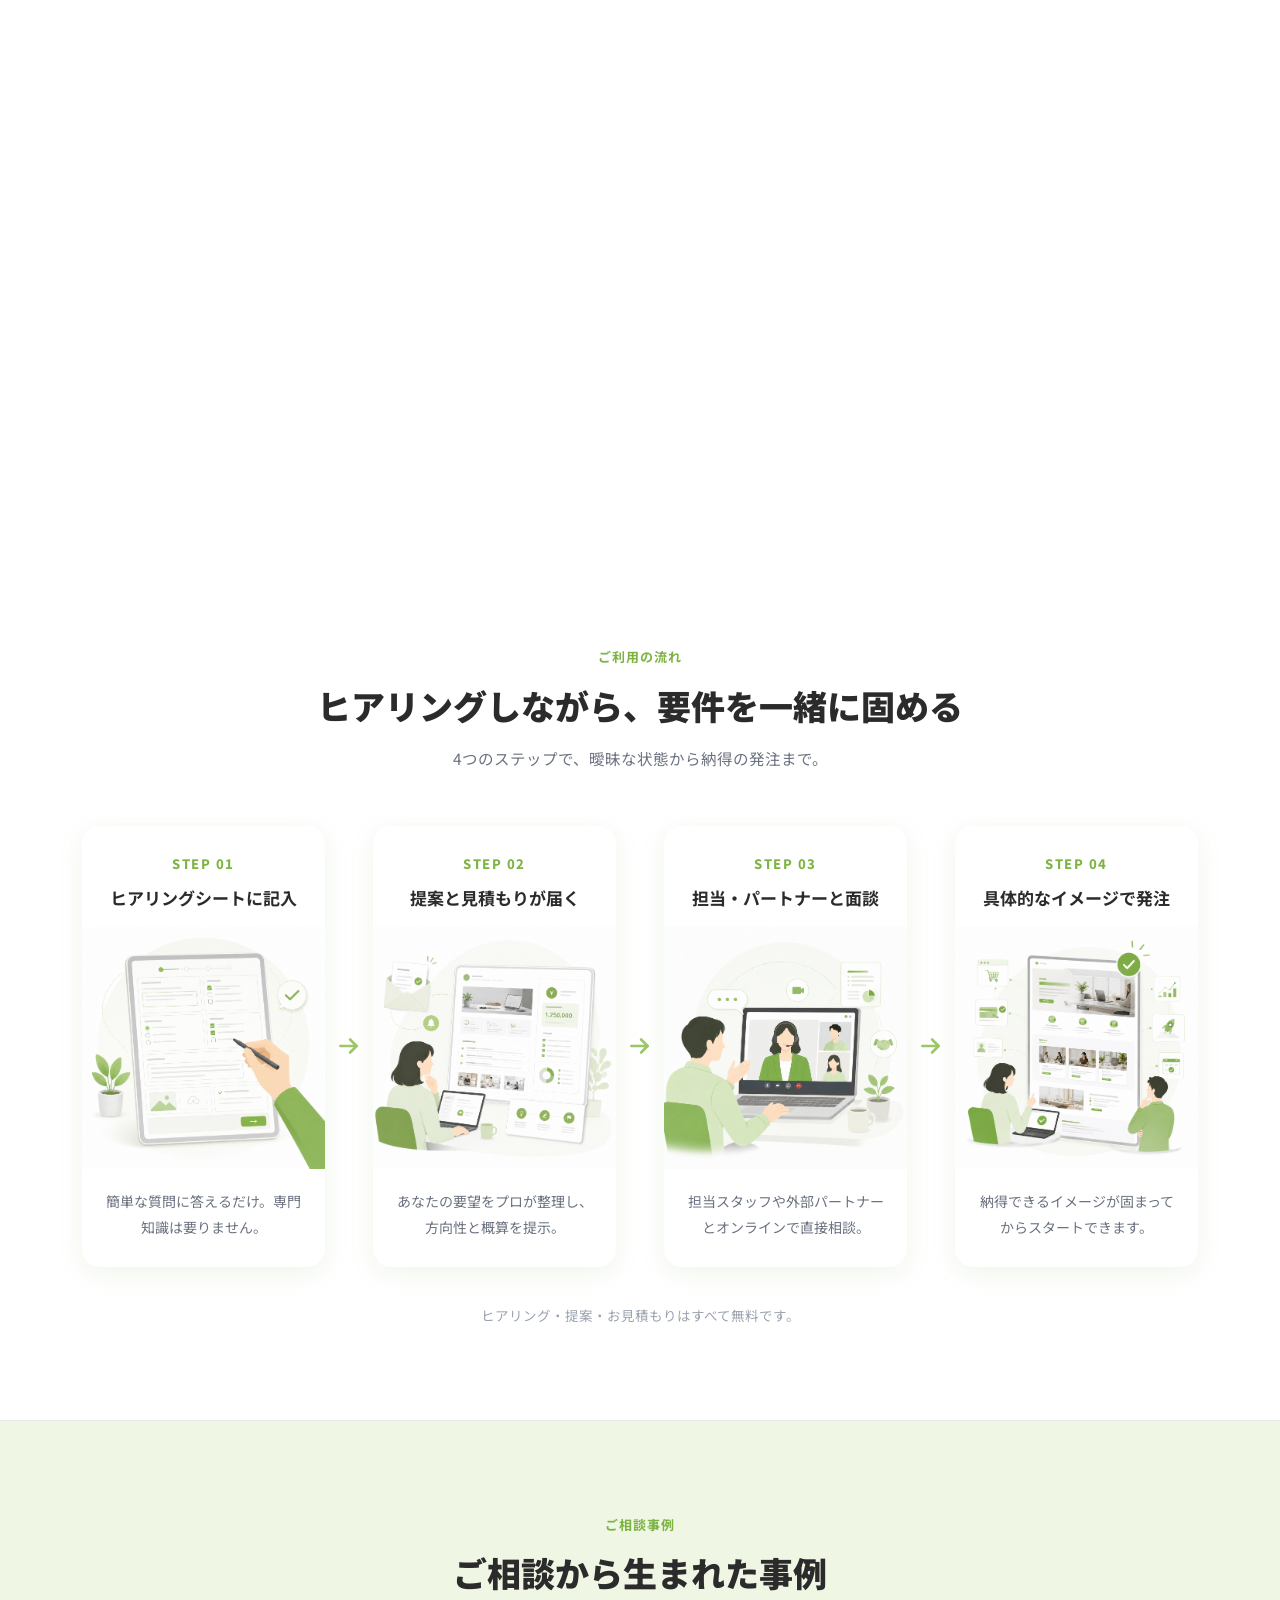
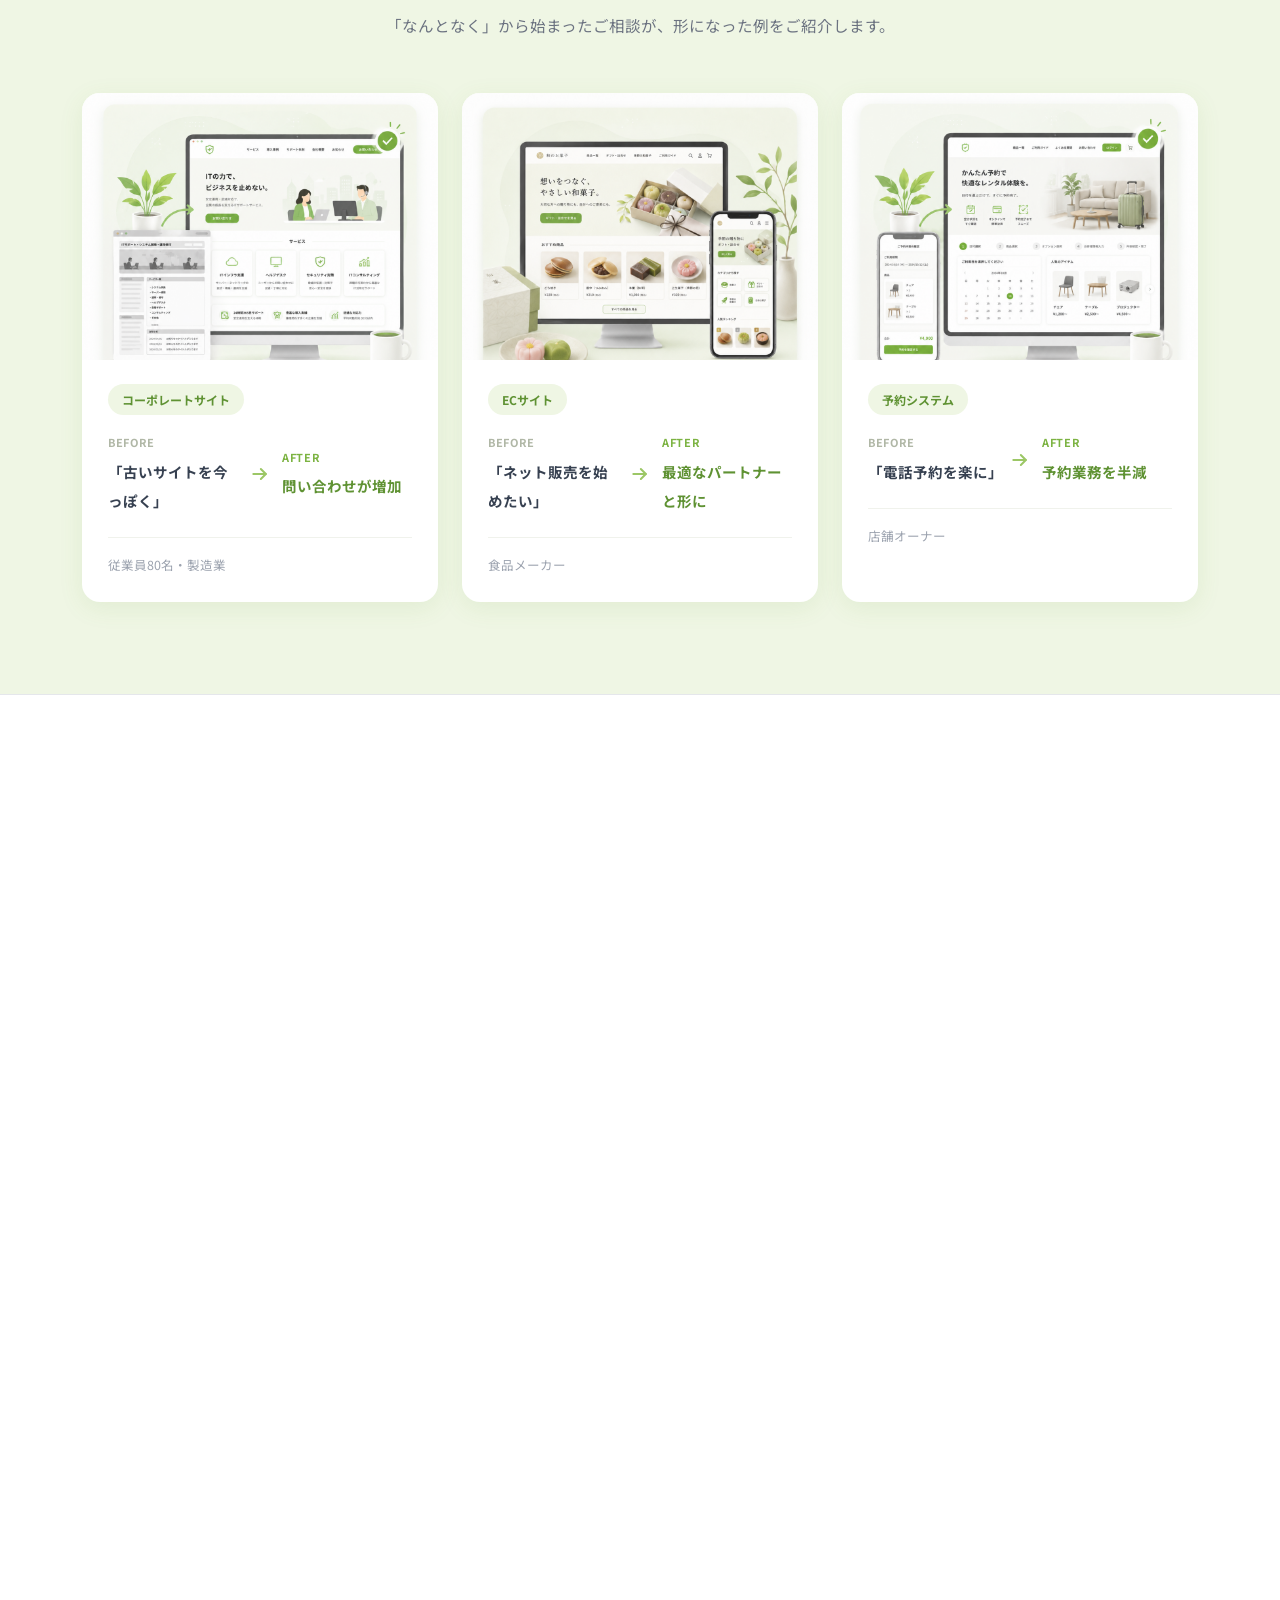
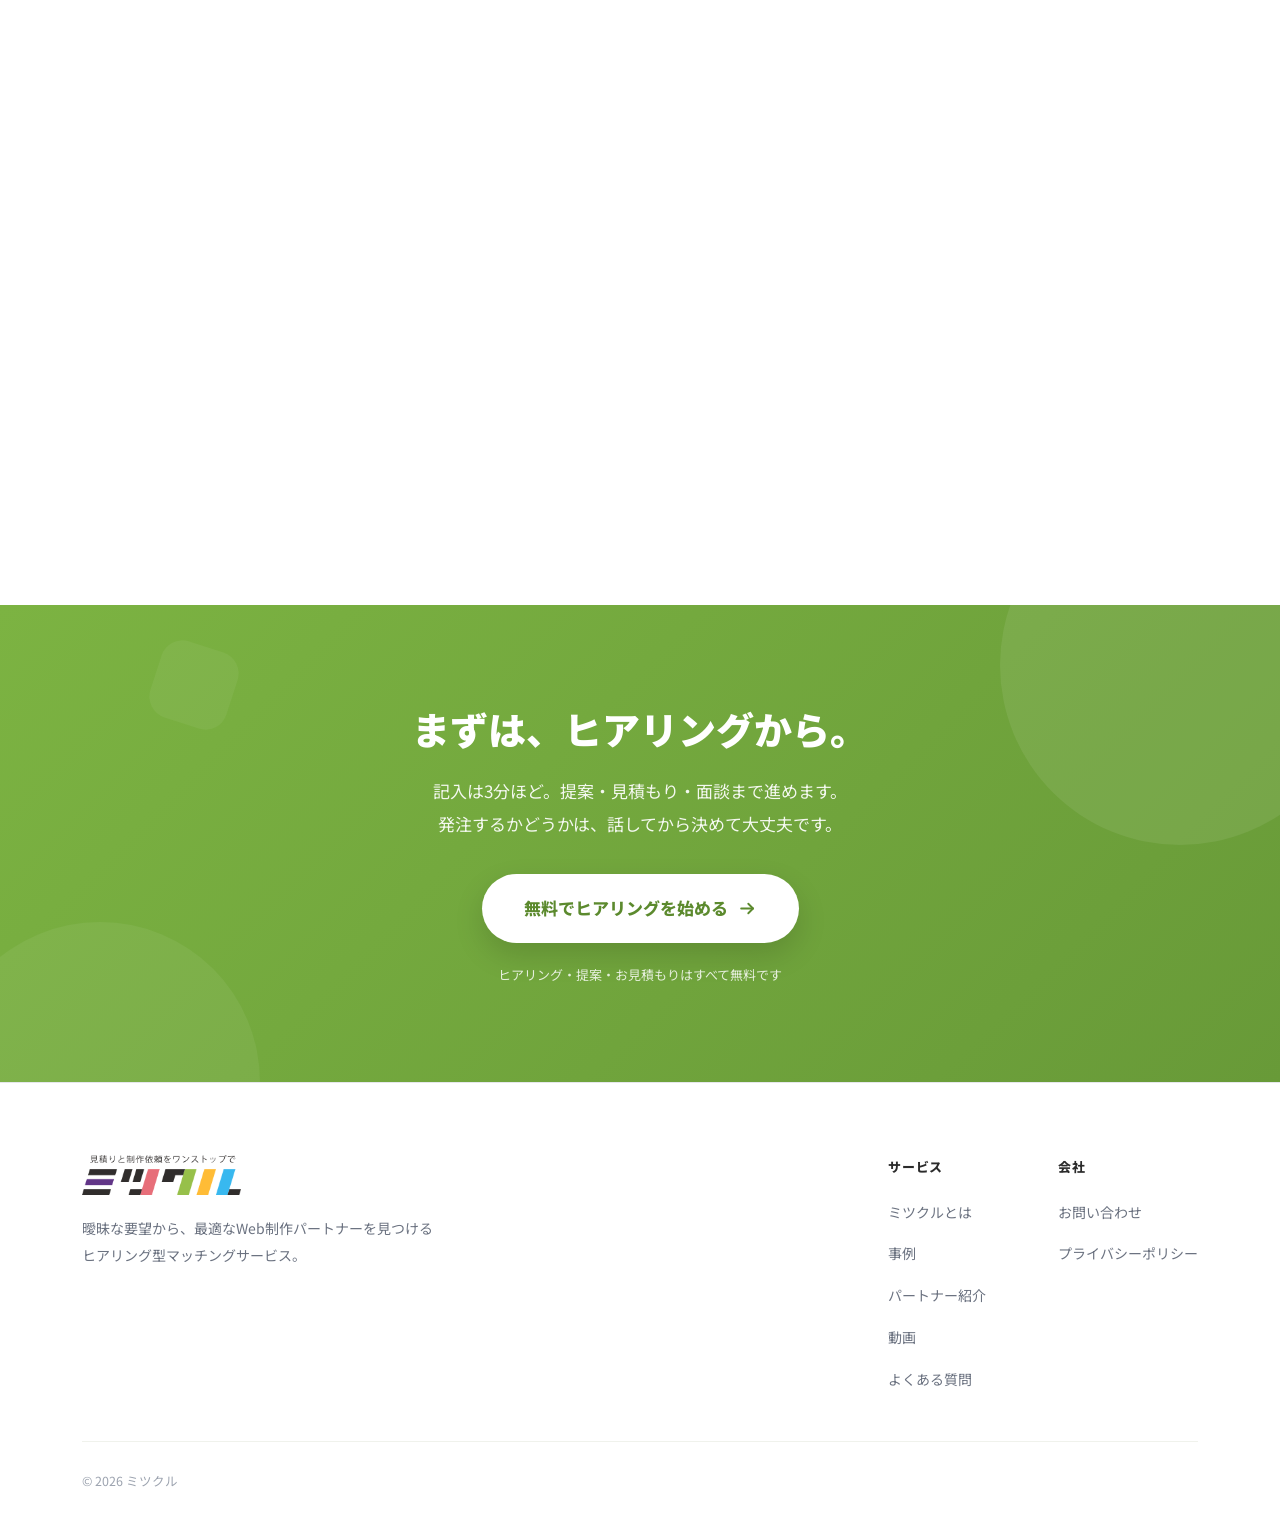
==== commit 92d40a4b: "トップページのコピー修正（文言のみ） デザイン・クラス・レイアウト・緑ハイライトは不変。index.html のみ。  0. ヒーローh1 1行目: 「WEBの相談を、これひとつで。」→「WEBの相談" ====
--- a/index.html
+++ b/index.html
@@ -78,7 +78,7 @@
     <div class="container hero__inner">
       <div class="hero__text">
         <span class="badge"><span class="badge__dot" aria-hidden="true"></span>WEB制作・運営ワンストップ支援</span>
-        <h1 id="hero-title" class="hero__title">WEBの相談を、<span class="hl">これひとつで</span>。<br>AIヒアリングで企画と費用がわかり、<span class="hl">そのまま発注</span>。</h1>
+        <h1 id="hero-title" class="hero__title">WEBの相談が<span class="hl">これひとつで</span><br>AIヒアリングで企画と費用がわかり、<span class="hl">そのまま発注</span>。</h1>
         <p class="hero__lead">見積りを待つ時間も、相談相手を探す手間もいりません。サイト・LP・SNS・動画まで、やりたいことを得意なパートナーが形にします。</p>
         <div class="btn-row">
           <a class="btn btn--primary btn--lg" href="#cta">無料で登録する</a>
@@ -99,21 +99,21 @@
   <section class="section section--soft" id="pain" aria-labelledby="pain-title">
     <div class="container">
       <div class="section__head">
-        <p class="eyebrow">CHALLENGES</p>
-        <h2 class="section__title" id="pain-title">WEBマーケティング、こんなお悩みありませんか？</h2>
+        <p class="eyebrow">こんなお悩み</p>
+        <h2 class="section__title" id="pain-title">Webのこと、こんなことで止まっていませんか？</h2>
       </div>
       <ul class="pain-grid">
         <li class="pain-card">
           <span class="pain-card__bar" aria-hidden="true"></span>
           <div class="pain-card__head"><span class="ic-badge"><svg class="icon" aria-hidden="true"><use href="#i-compass"/></svg></span><h3>何から手をつければいいか分からない</h3></div>
           <div class="pain-card__thumb"><img src="assets/pain-1.png" alt="選択肢に囲まれて考え込む人物のイメージ" loading="lazy" width="320" height="240"></div>
-          <p>施策の種類が多すぎて、自社に合うやり方や優先順位が見えてこない。</p>
+          <p>やり方の選択肢が多すぎて、自社に合う進め方や優先順位が見えてこない。</p>
         </li>
         <li class="pain-card">
           <span class="pain-card__bar" aria-hidden="true"></span>
           <div class="pain-card__head"><span class="ic-badge"><svg class="icon" aria-hidden="true"><use href="#i-clock"/></svg></span><h3>試す時間もリソースもない</h3></div>
           <div class="pain-card__thumb"><img src="assets/pain-2.png" alt="書類やタスクに追われる人物のイメージ" loading="lazy" width="320" height="240"></div>
-          <p>制作も運用も外注先探しも。手が回らず、施策が先に進まない。</p>
+          <p>制作も運用も外注先探しも。手が回らず、話が先に進まない。</p>
         </li>
         <li class="pain-card">
           <span class="pain-card__bar" aria-hidden="true"></span>
@@ -138,7 +138,7 @@
   <section class="section" id="make" aria-labelledby="make-title">
     <div class="container">
       <div class="section__head">
-        <p class="eyebrow">WHAT YOU CAN MAKE</p>
+        <p class="eyebrow">つくれるもの</p>
         <h2 class="section__title" id="make-title">作りたいものは、ここでつくれる</h2>
         <p class="section__lead">サイトからSNS・動画まで、必要な施策をまとめて形にできます。</p>
       </div>
@@ -158,7 +158,7 @@
   <section class="section section--mint" id="why" aria-labelledby="why-title">
     <div class="container">
       <div class="section__head">
-        <p class="eyebrow">WHY MITSUKURU</p>
+        <p class="eyebrow">ミツクルが選ばれる理由</p>
         <h2 class="section__title" id="why-title">「何から始めれば」が、なくなる。</h2>
         <p class="section__lead">答えていくだけで、企画・費用・担当者まで一度にそろう。だから、すぐ動き出せます。</p>
       </div>
@@ -195,7 +195,7 @@
   <section class="section" id="how" aria-labelledby="how-title">
     <div class="container">
       <div class="section__head">
-        <p class="eyebrow">HOW IT WORKS</p>
+        <p class="eyebrow">ご利用の流れ</p>
         <h2 class="section__title" id="how-title">ヒアリングしながら、要件を一緒に固める</h2>
         <p class="section__lead">4つのステップで、曖昧な状態から納得の発注まで。</p>
       </div>
@@ -232,7 +232,7 @@
   <section class="section section--mint" id="works" aria-labelledby="works-title">
     <div class="container">
       <div class="section__head">
-        <p class="eyebrow">CASE STUDIES</p>
+        <p class="eyebrow">ご相談事例</p>
         <h2 class="section__title" id="works-title">ご相談から生まれた事例</h2>
         <p class="section__lead">「なんとなく」から始まったご相談が、形になった例をご紹介します。</p>
       </div>
@@ -281,7 +281,7 @@
   <section class="section section--mint" id="partners" aria-labelledby="partners-title">
     <div class="container">
       <div class="section__head">
-        <p class="eyebrow">PARTNERS</p>
+        <p class="eyebrow">パートナー</p>
         <h2 class="section__title" id="partners-title">いろんなパートナーが、アイデアの実現をサポート</h2>
         <p class="section__lead">様々なスキルを持ったパートナーが相談・協業することで、夢の実現に少しずつ近づいていけます。</p>
       </div>
@@ -303,7 +303,6 @@
   <section class="section" id="faq" aria-labelledby="faq-title">
     <div class="container container--narrow">
       <div class="section__head">
-        <p class="eyebrow">FAQ</p>
         <h2 class="section__title" id="faq-title">よくあるご質問</h2>
       </div>
       <div class="faq">
@@ -334,7 +333,7 @@
     <div class="final-cta__deco final-cta__deco--3" aria-hidden="true"></div>
     <div class="container final-cta__inner">
       <h2 class="final-cta__title" id="cta-title">まずは、ヒアリングから。</h2>
-      <p class="final-cta__lead">3分のシート記入で、提案・見積もり・面談まで。<br>発注するかどうかは、話してから決めて大丈夫です。</p>
+      <p class="final-cta__lead">記入は3分ほど。提案・見積もり・面談まで進めます。<br>発注するかどうかは、話してから決めて大丈夫です。</p>
       <a class="btn btn--white btn--xl" href="#">無料でヒアリングを始める<svg class="icon" aria-hidden="true"><use href="#i-arrow"/></svg></a>
       <p class="final-cta__note">ヒアリング・提案・お見積もりはすべて無料です</p>
     </div>
--- a/new_styles.css
+++ b/new_styles.css
@@ -108,7 +108,7 @@
 .hero__inner{ display:grid; gap:28px; align-items:center; }
 .badge{ display:inline-flex; align-items:center; gap:8px; background:var(--green-100); color:var(--green-deeper); font-size:13px; font-weight:700; padding:8px 16px; border-radius:9999px; margin-bottom:22px; }
 .badge__dot{ width:7px; height:7px; border-radius:50%; background:var(--green); }
-.hero__title{ font-size:30px; font-weight:900; line-height:1.45; letter-spacing:.005em; margin:0 0 22px; word-break:keep-all; }
+.hero__title{ font-size:30px; font-weight:900; line-height:1.45; letter-spacing:.005em; margin:0 0 22px; word-break:auto-phrase; overflow-wrap:anywhere; }
 .hero__title .hl{ color:var(--green); }
 .hero__lead{ font-size:16px; color:var(--muted); line-height:1.9; margin:0 0 30px; max-width:480px; }
 .ticks{ display:flex; flex-wrap:wrap; gap:20px; margin-top:28px; color:var(--muted); font-size:13px; font-weight:500; }
@@ -117,6 +117,20 @@
 .hero__figure{ margin:0; }
 .hero__figure img{ width:100%; height:auto; }
 .btn-row .btn{ flex:1 1 100%; }
+
+/* スマホ（768px以下）はヒーロー内の表示順を h1 → 画像 → 説明文 → CTA に並び替え。
+   HTMLの並び順は変えず、hero__text を display:contents で展開し order で制御。
+   PC（≥1024）の左テキスト＋右画像の2カラムには影響しない。 */
+@media (max-width:767.98px){
+  .hero__inner{ display:flex; flex-direction:column; align-items:stretch; gap:24px; }
+  .hero__text{ display:contents; }
+  .hero__text .badge{ order:1; align-self:flex-start; margin-bottom:0; }
+  .hero__title{ order:2; margin:0; }
+  .hero__figure{ order:3; }
+  .hero__lead{ order:4; margin:0; max-width:none; }
+  .hero__text .btn-row{ order:5; }
+  .hero__text .ticks{ order:6; margin-top:0; }
+}
 
 /* =========================================================
    お悩み / 価値バナー
@@ -306,11 +320,14 @@
   .section{ padding:92px 0; }
   .section__title,.post_content h2.section__title{ font-size:34px; }
 
-  /* hero：テキスト左＋イラスト右 */
-  .hero{ padding:44px 0 52px; }
-  .hero__inner{ grid-template-columns:0.92fr 1.15fr; gap:48px; }
+  /* hero：テキスト左＋イラスト右（画像を大きく・上下の余白を圧縮） */
+  .hero{ padding:24px 0 32px; }
+  .hero__inner{ grid-template-columns:minmax(0,620px) minmax(0,1fr); gap:40px; align-items:stretch; }
+  .hero__text{ align-self:center; }
   .hero__title{ font-size:40px; }
   .hero__lead{ font-size:17px; }
+  .hero__figure{ align-self:stretch; display:flex; align-items:center; justify-content:center; }
+  .hero__figure img{ width:100%; height:auto; max-height:100%; object-fit:contain; display:block; }
 
   /* 使い方：横並び＋右向き矢印 */
   .flow,.post_content .flow{ flex-direction:row; align-items:stretch; max-width:none; }
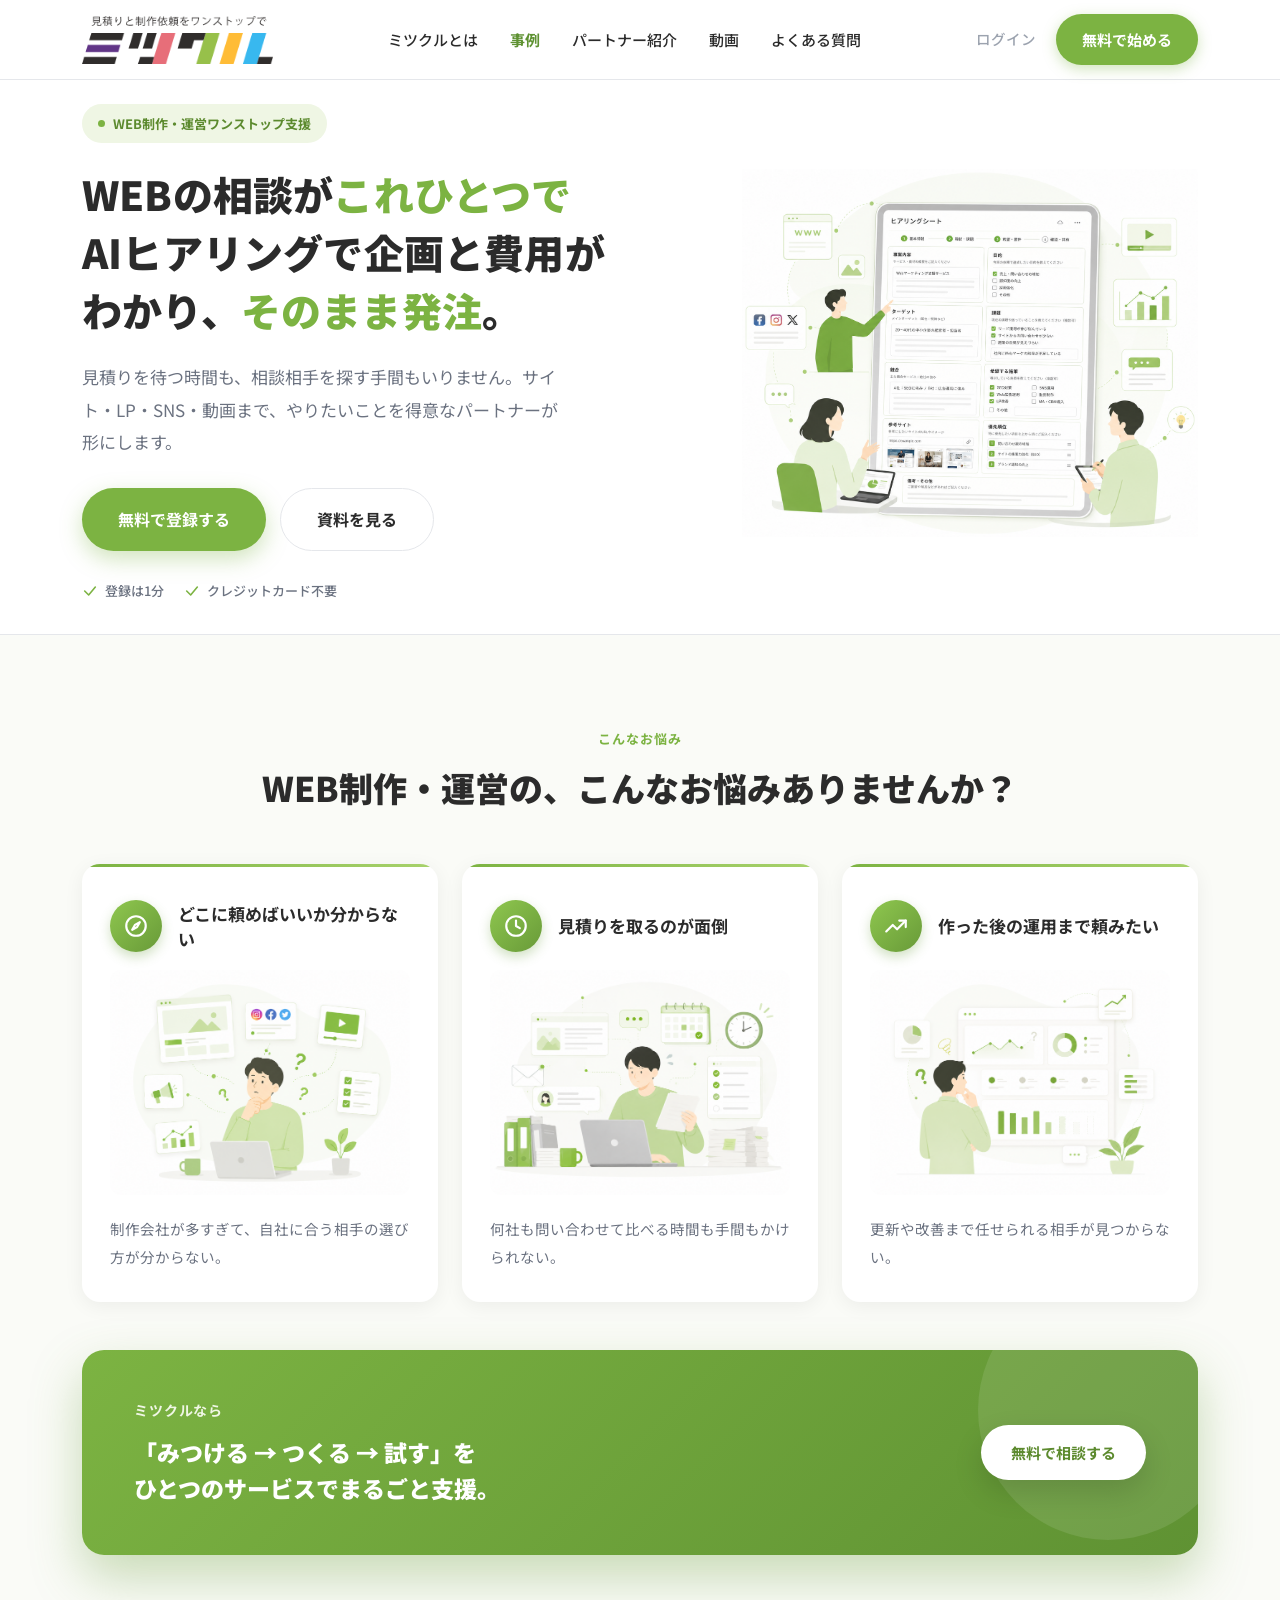
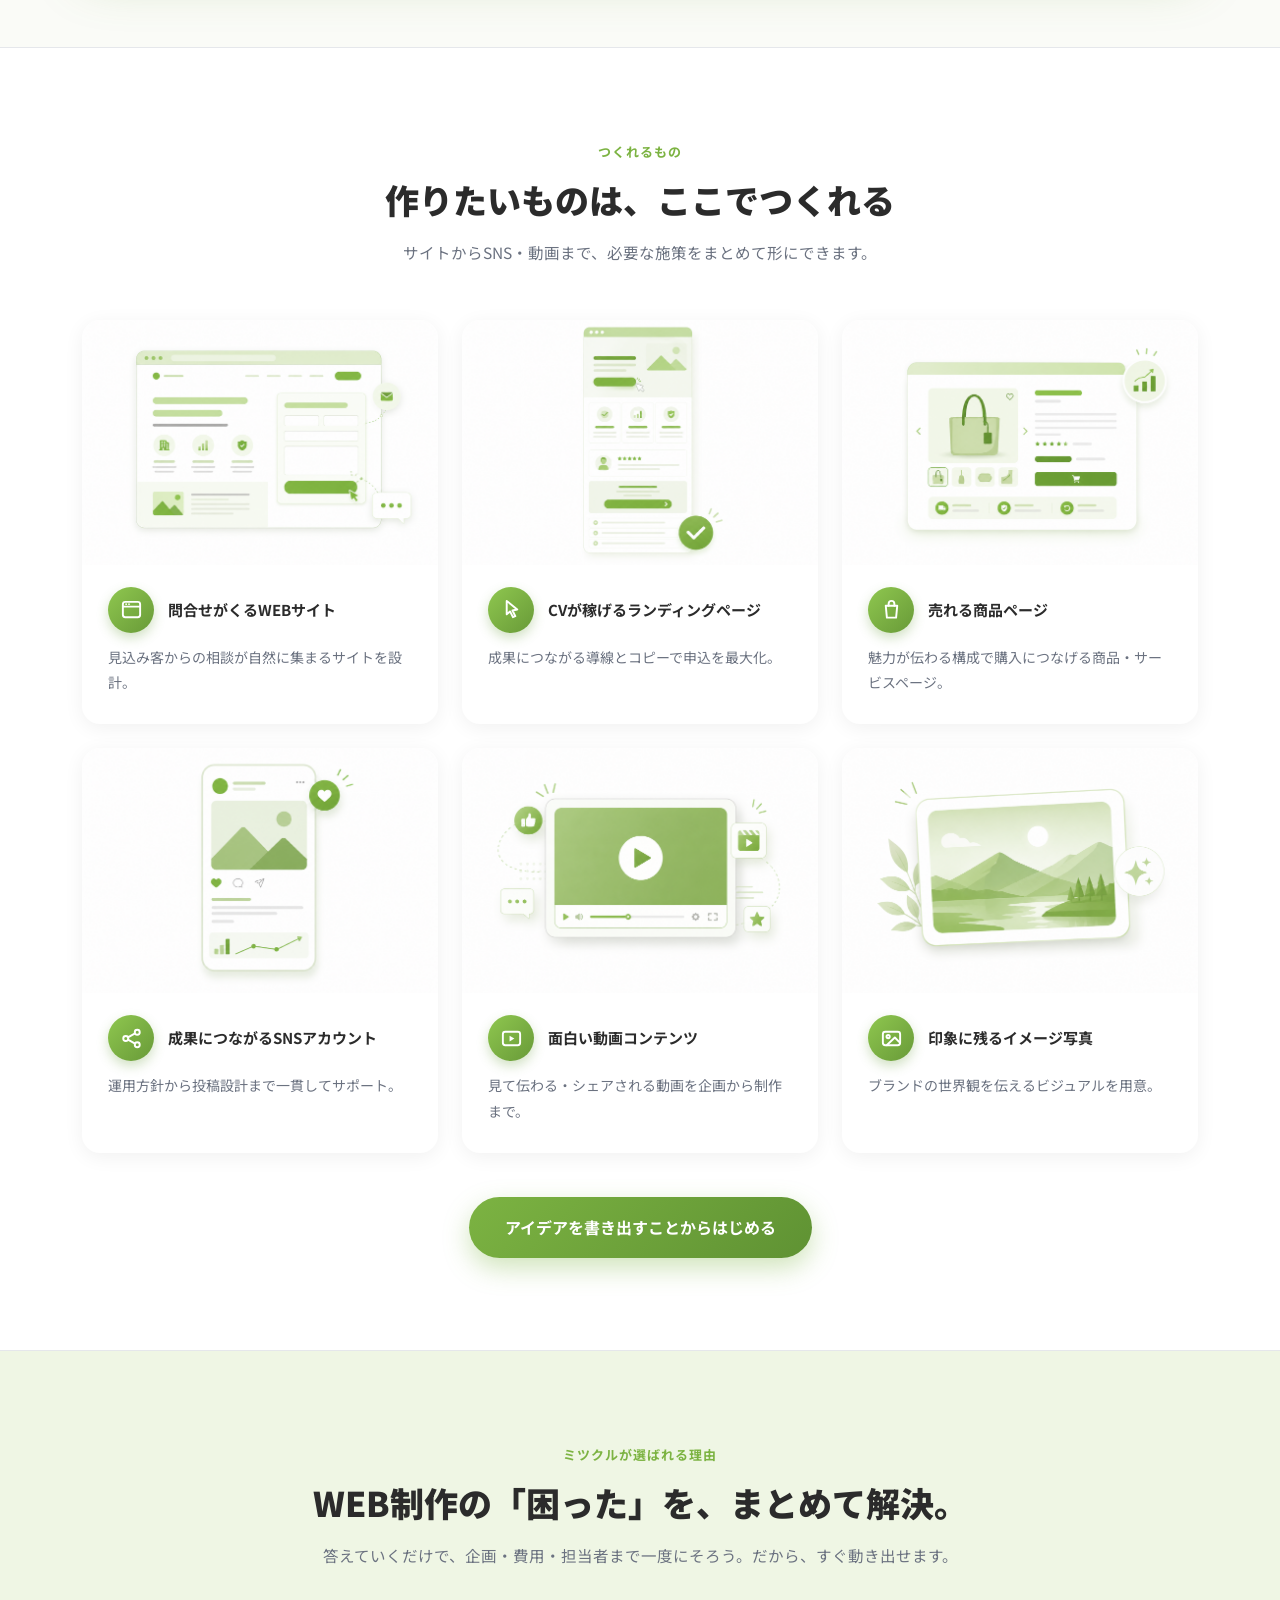
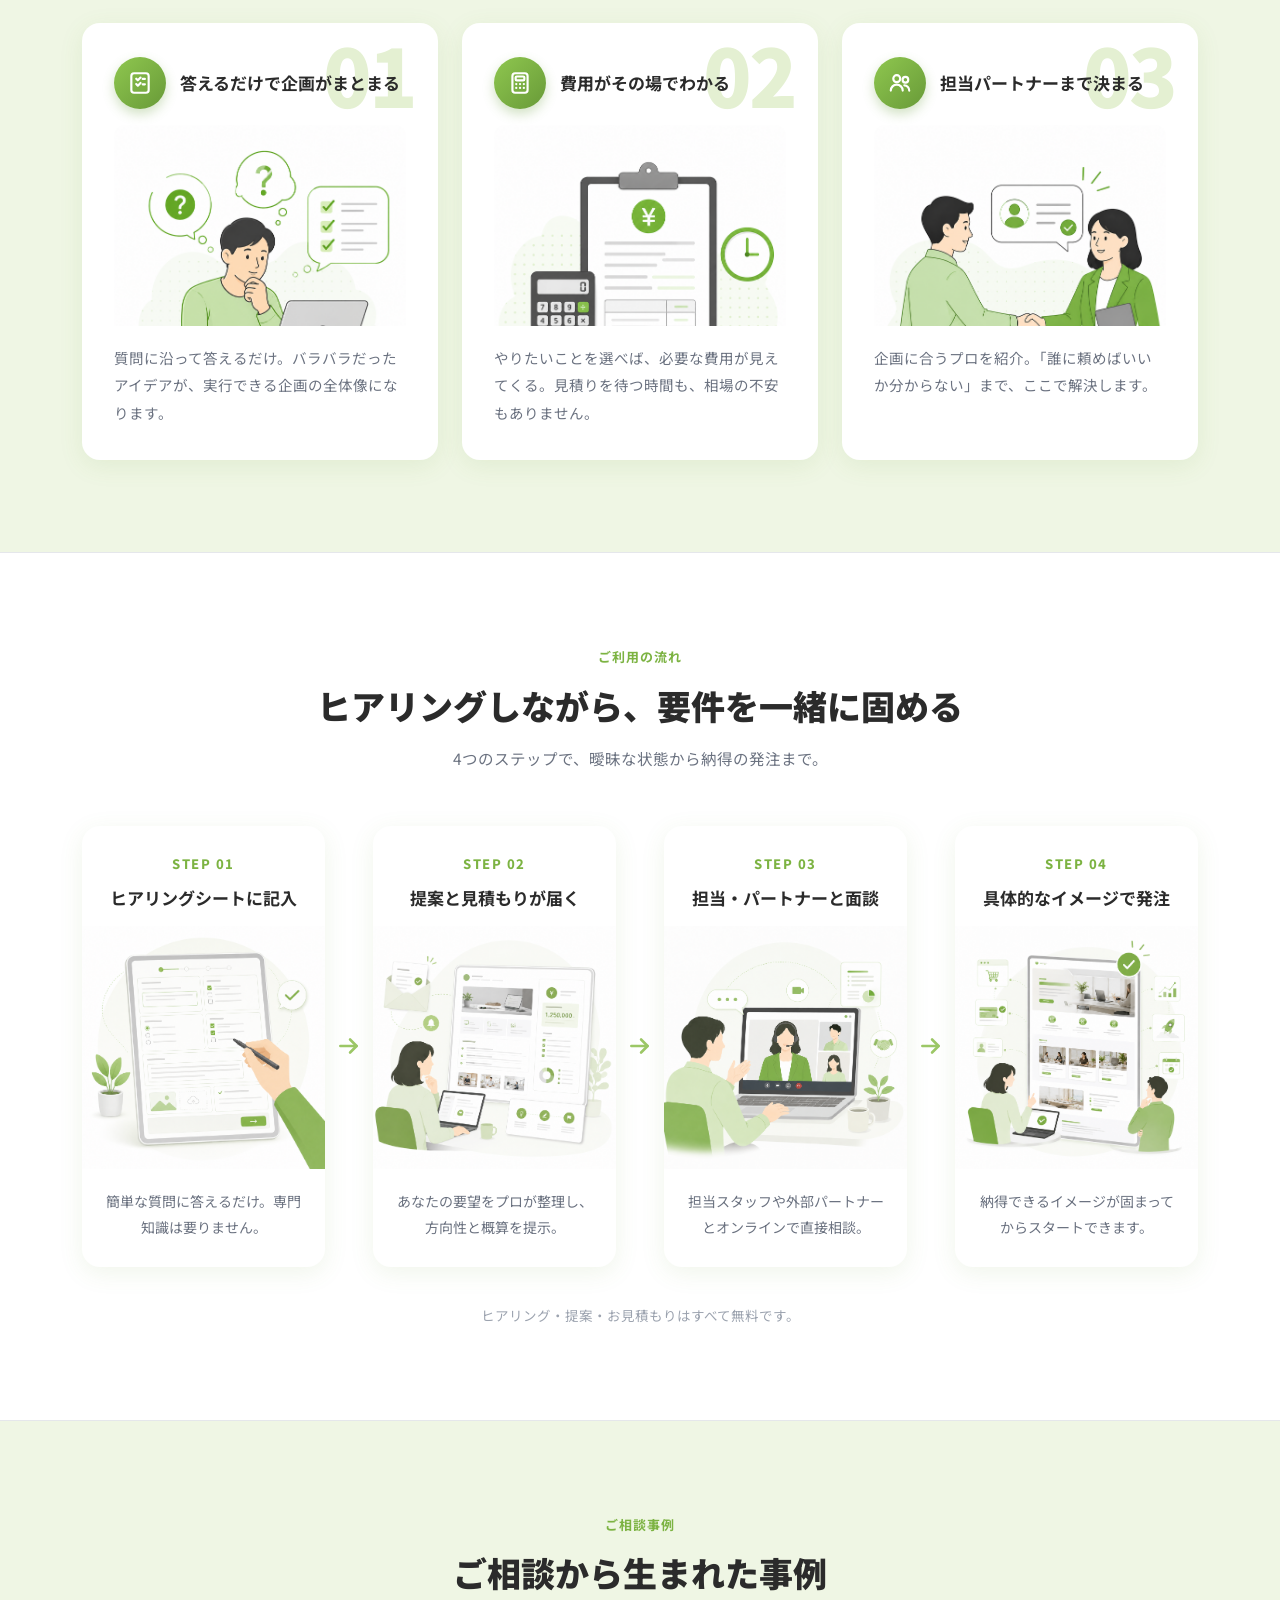
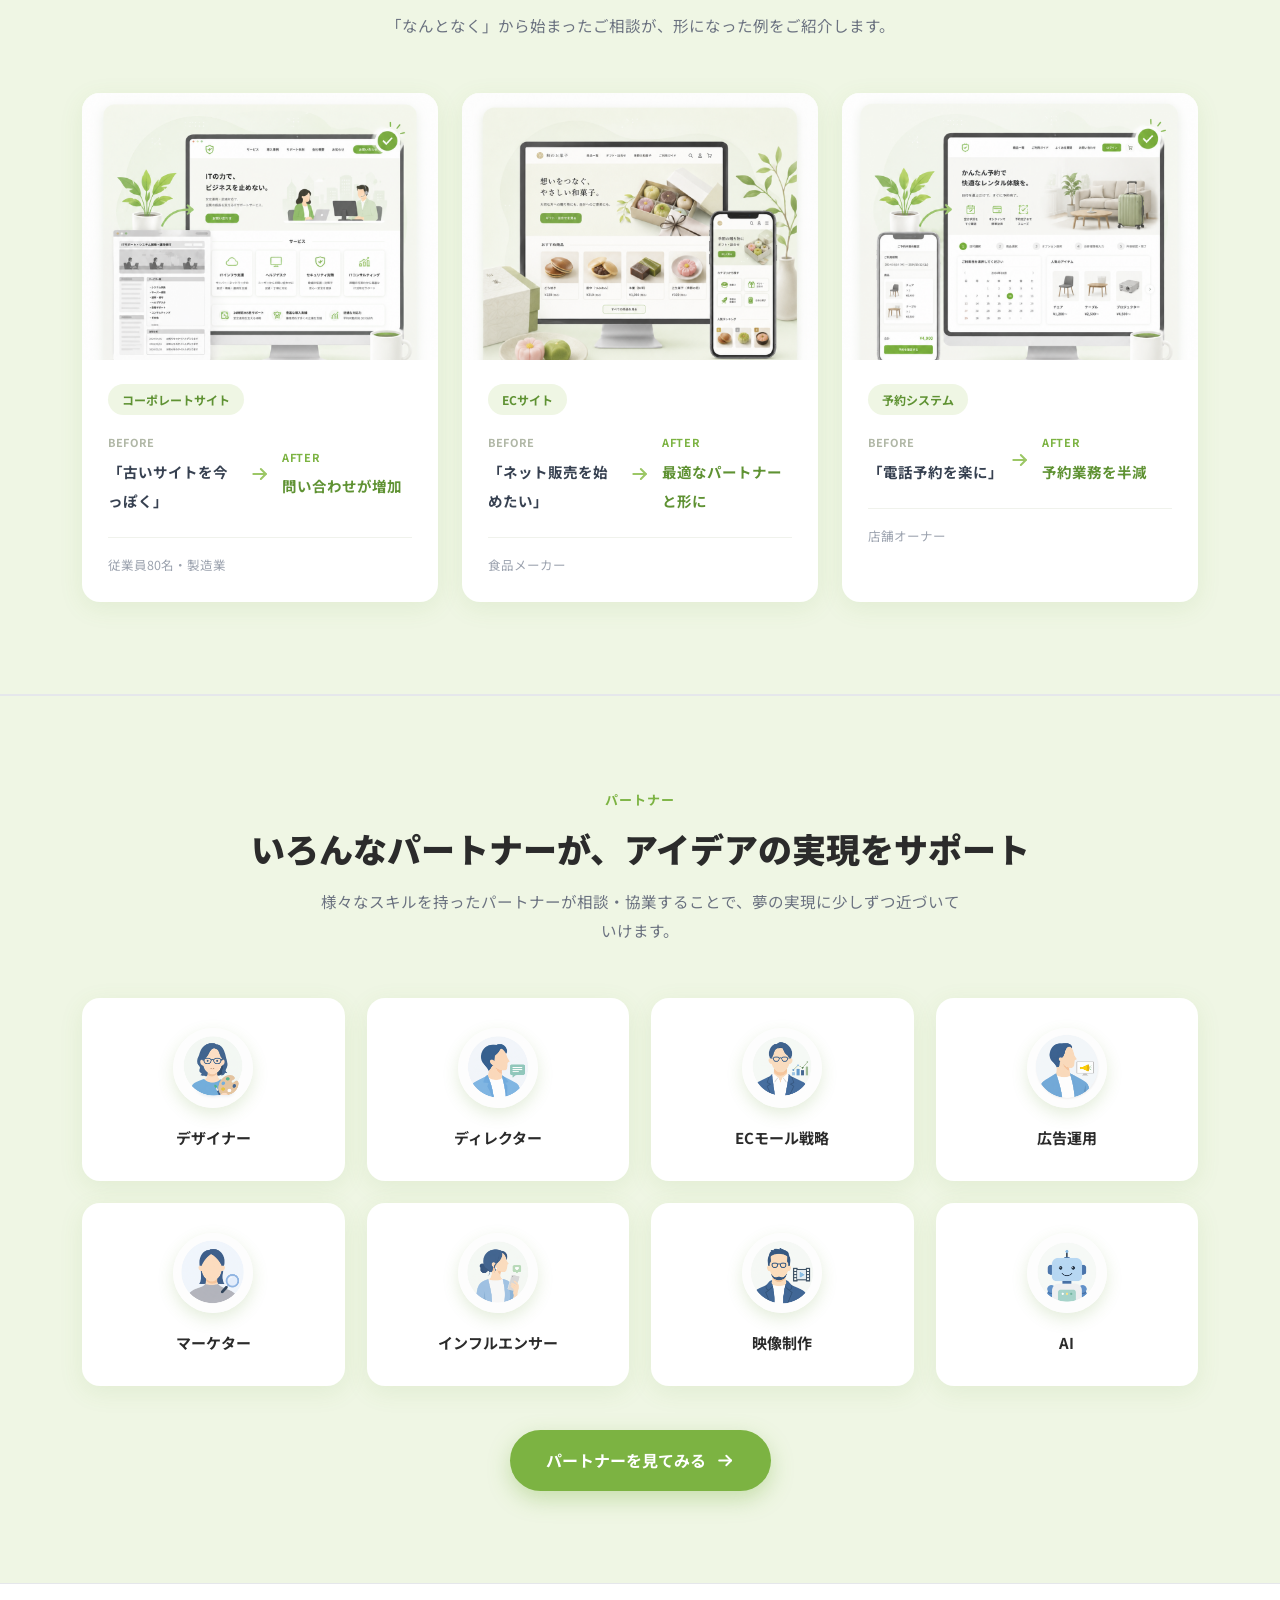
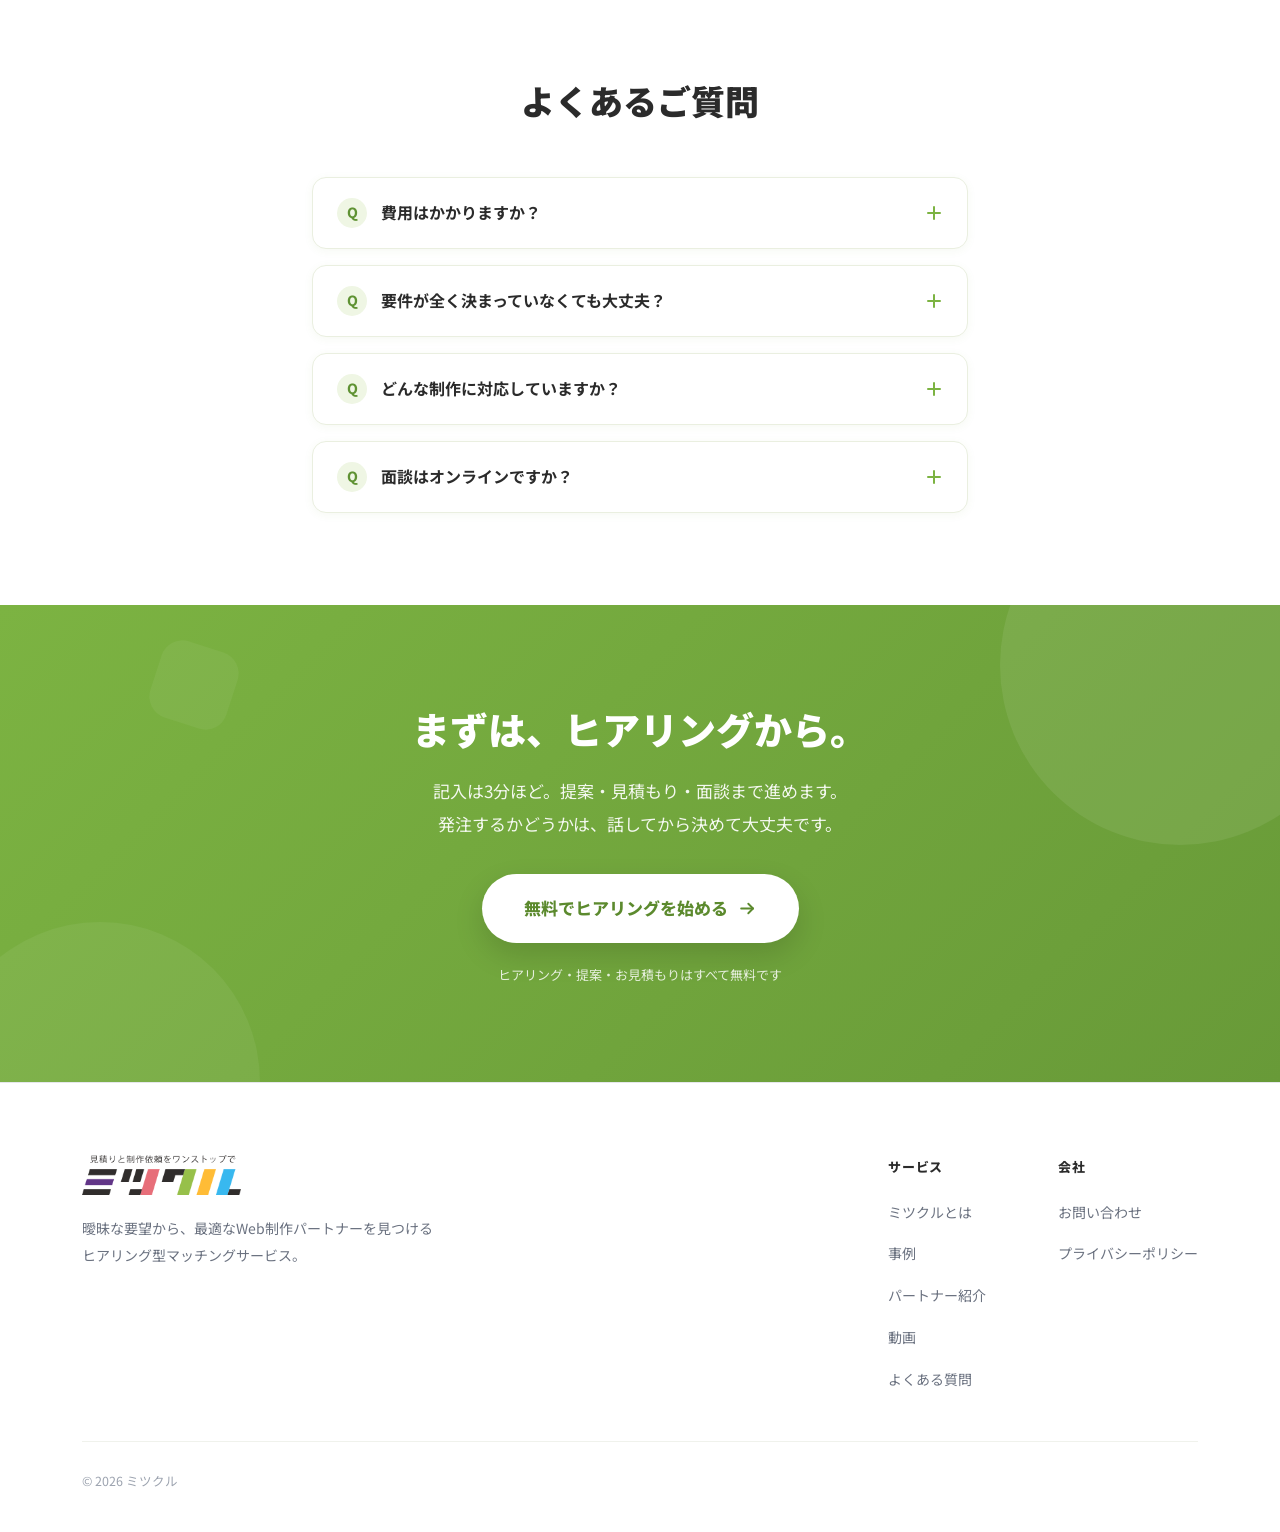
==== commit bf7c9b1c: "LPコピー修正＋スマホのレイアウト改善 デザインのトンマナ・緑ハイライトは維持。index.html / new_styles.css のみ。  ― コピー（index.html） 1) お悩みh2 " ====
--- a/index.html
+++ b/index.html
@@ -100,26 +100,26 @@
     <div class="container">
       <div class="section__head">
         <p class="eyebrow">こんなお悩み</p>
-        <h2 class="section__title" id="pain-title">Webのこと、こんなことで止まっていませんか？</h2>
+        <h2 class="section__title" id="pain-title">WEB制作・運営の、こんなお悩みありませんか？</h2>
       </div>
       <ul class="pain-grid">
         <li class="pain-card">
           <span class="pain-card__bar" aria-hidden="true"></span>
-          <div class="pain-card__head"><span class="ic-badge"><svg class="icon" aria-hidden="true"><use href="#i-compass"/></svg></span><h3>何から手をつければいいか分からない</h3></div>
+          <div class="pain-card__head"><span class="ic-badge"><svg class="icon" aria-hidden="true"><use href="#i-compass"/></svg></span><h3>どこに頼めばいいか分からない</h3></div>
           <div class="pain-card__thumb"><img src="assets/pain-1.png" alt="選択肢に囲まれて考え込む人物のイメージ" loading="lazy" width="320" height="240"></div>
-          <p>やり方の選択肢が多すぎて、自社に合う進め方や優先順位が見えてこない。</p>
+          <p>制作会社が多すぎて、自社に合う相手の選び方が分からない。</p>
         </li>
         <li class="pain-card">
           <span class="pain-card__bar" aria-hidden="true"></span>
-          <div class="pain-card__head"><span class="ic-badge"><svg class="icon" aria-hidden="true"><use href="#i-clock"/></svg></span><h3>試す時間もリソースもない</h3></div>
+          <div class="pain-card__head"><span class="ic-badge"><svg class="icon" aria-hidden="true"><use href="#i-clock"/></svg></span><h3>見積りを取るのが面倒</h3></div>
           <div class="pain-card__thumb"><img src="assets/pain-2.png" alt="書類やタスクに追われる人物のイメージ" loading="lazy" width="320" height="240"></div>
-          <p>制作も運用も外注先探しも。手が回らず、話が先に進まない。</p>
+          <p>何社も問い合わせて比べる時間も手間もかけられない。</p>
         </li>
         <li class="pain-card">
           <span class="pain-card__bar" aria-hidden="true"></span>
-          <div class="pain-card__head"><span class="ic-badge"><svg class="icon" aria-hidden="true"><use href="#i-trend"/></svg></span><h3>成果が出ているか分からない</h3></div>
+          <div class="pain-card__head"><span class="ic-badge"><svg class="icon" aria-hidden="true"><use href="#i-trend"/></svg></span><h3>作った後の運用まで頼みたい</h3></div>
           <div class="pain-card__thumb"><img src="assets/pain-3.png" alt="グラフを見て考える人物のイメージ" loading="lazy" width="320" height="240"></div>
-          <p>作って終わりになりがちで、改善のサイクルが回せていない。</p>
+          <p>更新や改善まで任せられる相手が見つからない。</p>
         </li>
       </ul>
 
@@ -129,7 +129,7 @@
           <p class="bridge__label">ミツクルなら</p>
           <p class="bridge__lead">「みつける → つくる → 試す」を<br>ひとつのサービスでまるごと支援。</p>
         </div>
-        <a class="btn btn--white" href="#cta">無料で相談する</a>
+        <a class="btn btn--white" href="hearing.html">無料で相談する</a>
       </div>
     </div>
   </section>
@@ -139,7 +139,7 @@
     <div class="container">
       <div class="section__head">
         <p class="eyebrow">つくれるもの</p>
-        <h2 class="section__title" id="make-title">作りたいものは、ここでつくれる</h2>
+        <h2 class="section__title" id="make-title">作りたいものは、<br class="sp-only">ここでつくれる</h2>
         <p class="section__lead">サイトからSNS・動画まで、必要な施策をまとめて形にできます。</p>
       </div>
       <ul class="make-grid">
@@ -159,7 +159,7 @@
     <div class="container">
       <div class="section__head">
         <p class="eyebrow">ミツクルが選ばれる理由</p>
-        <h2 class="section__title" id="why-title">「何から始めれば」が、なくなる。</h2>
+        <h2 class="section__title" id="why-title">WEB制作の「困った」を、まとめて解決。</h2>
         <p class="section__lead">答えていくだけで、企画・費用・担当者まで一度にそろう。だから、すぐ動き出せます。</p>
       </div>
       <ul class="why-grid">
--- a/new_styles.css
+++ b/new_styles.css
@@ -40,6 +40,7 @@
 
 /* ---- layout ---- */
 .container{ max-width:var(--maxw); margin:0 auto; padding:0 20px; }
+.sp-only{ display:none; }
 .container--narrow{ max-width:720px; }
 .section{ padding:64px 0; }
 .section#works{margin:0;}
@@ -372,3 +373,42 @@
 .gnav-burger[aria-expanded="true"] span span:nth-child(1) { top: 8px !important; transform: rotate(45deg) !important; }
 .gnav-burger[aria-expanded="true"] span span:nth-child(2) { opacity: 0 !important; }
 .gnav-burger[aria-expanded="true"] span span:nth-child(3) { top: 8px !important; transform: rotate(-45deg) !important; }
+
+/* =========================================================
+   SP（768px以下）追加調整：見出し縮小・横スワイプ・縦長の圧縮
+   （※ ベース定義より後に置き、SPで確実に上書きする）
+   ========================================================= */
+@media (max-width:767.98px){
+  /* 4) 「作れるもの」h2 を「作りたいものは、」で改行（SPのみ） */
+  br.sp-only{ display:inline; }
+
+  /* 6) ヒーローh1をSPで1px小さく（PC/タブレットは据え置き） */
+  .hero__title{ font-size:29px; }
+
+  /* 7) 「ミツクルなら」のキャッチをSPで少し小さく（意図しない改行を防止） */
+  .bridge__lead{ font-size:20px; }
+
+  /* 9) SPの縦長を圧縮：セクション余白・見出し下・ヒーロー・画像枠を詰める */
+  .section{ padding:44px 0; }
+  .section__head{ margin-bottom:28px; }
+  .hero{ padding:20px 0 28px; }
+  .hero__figure img{ width:auto; max-width:100%; max-height:248px; margin:0 auto; display:block; }
+  .pain-card__thumb,.why-card__thumb{ aspect-ratio:16/10; }
+  .pain-card__thumb{ margin-bottom:16px; }
+  .pain-grid,.why-grid{ gap:18px; }
+
+  /* 8) 「作れるもの」をSPのみ横スワイプ（カルーセル）。PC/タブレットはグリッド維持 */
+  .make-grid,.post_content .make-grid{
+    display:flex; grid-template-columns:none; gap:14px;
+    overflow-x:auto; -webkit-overflow-scrolling:touch;
+    scroll-snap-type:x mandatory;
+    margin:0 -20px; padding:4px 20px 14px;
+    scrollbar-width:none;
+  }
+  .make-grid::-webkit-scrollbar{ display:none; }
+  .make-card{ flex:0 0 48%; scroll-snap-align:start; }
+  /* 狭いカード幅でもタイトルが切れないよう、見出しを縦積み＋折返し可に */
+  .make-card__body{ padding:18px 18px 22px; }
+  .make-card__head{ flex-direction:column; align-items:flex-start; gap:10px; padding-bottom:10px; }
+  .make-card__head h3{ word-break:auto-phrase; overflow-wrap:anywhere; }
+}
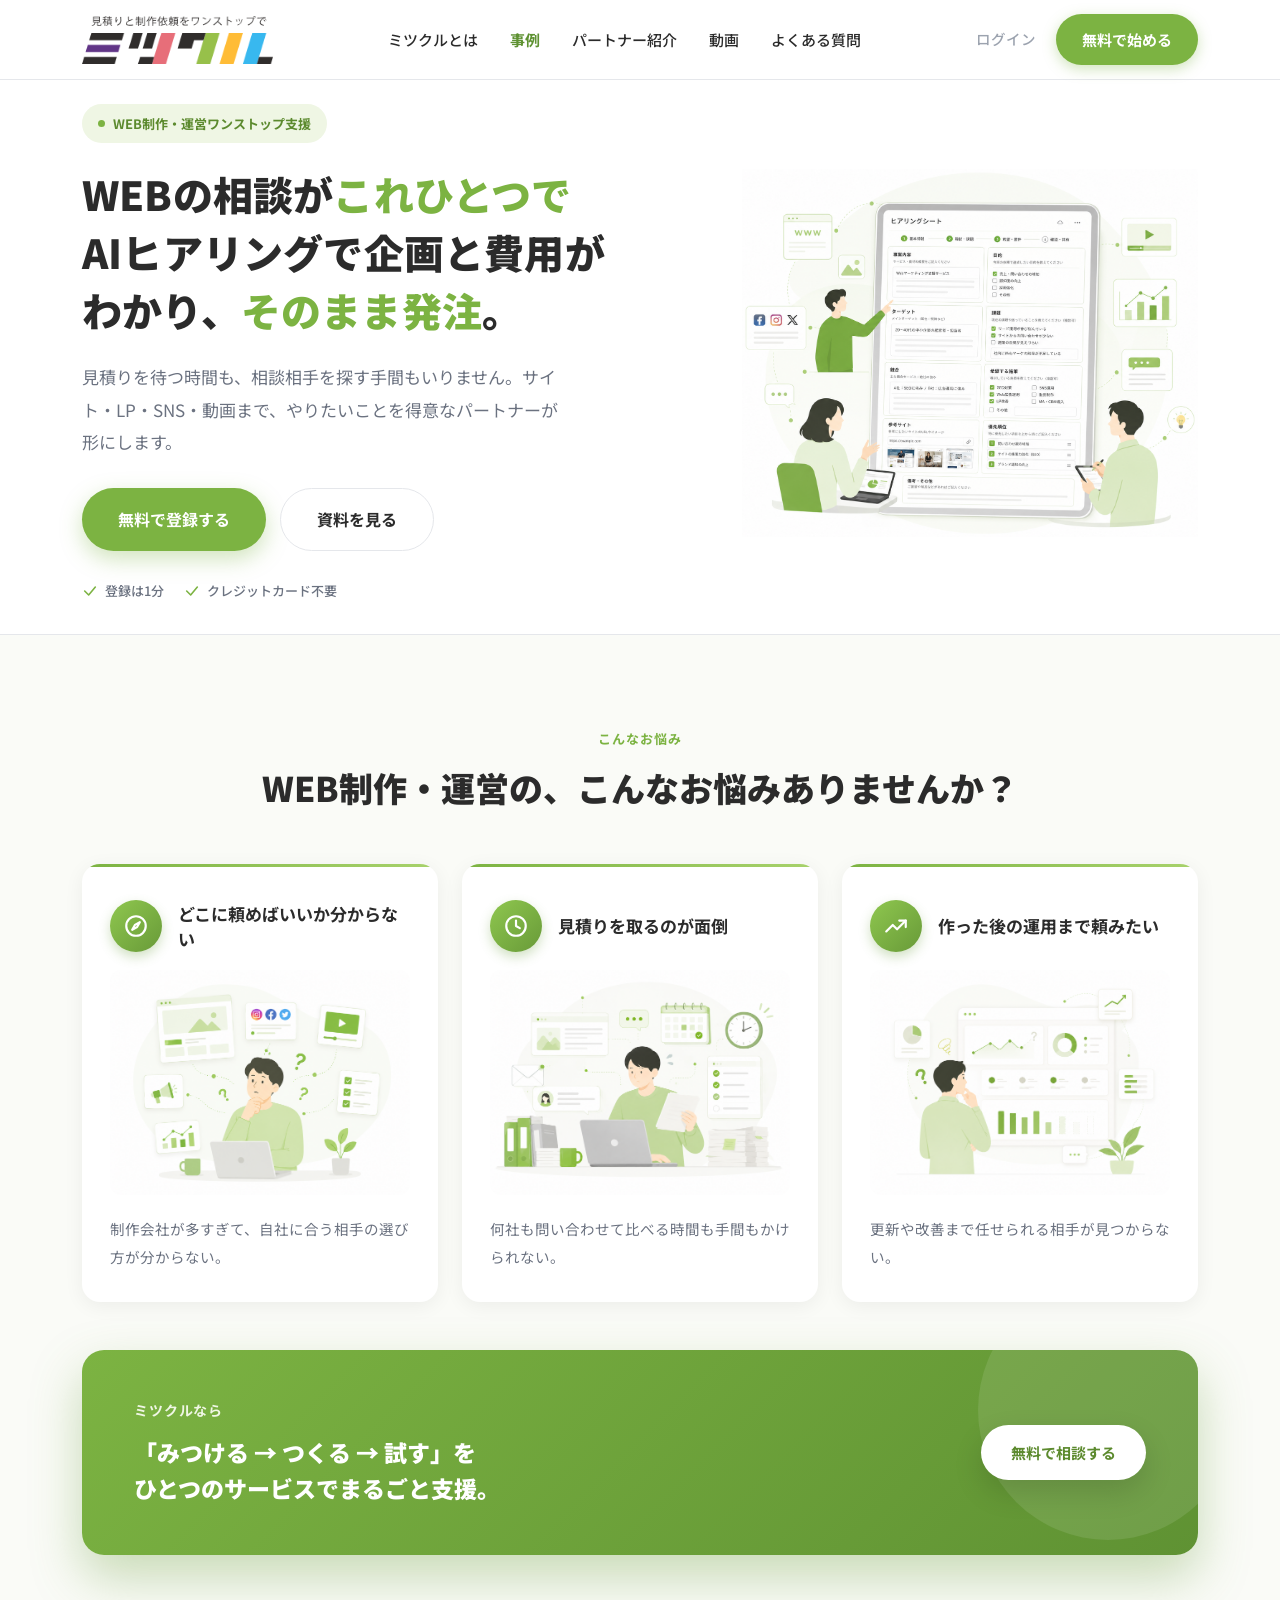
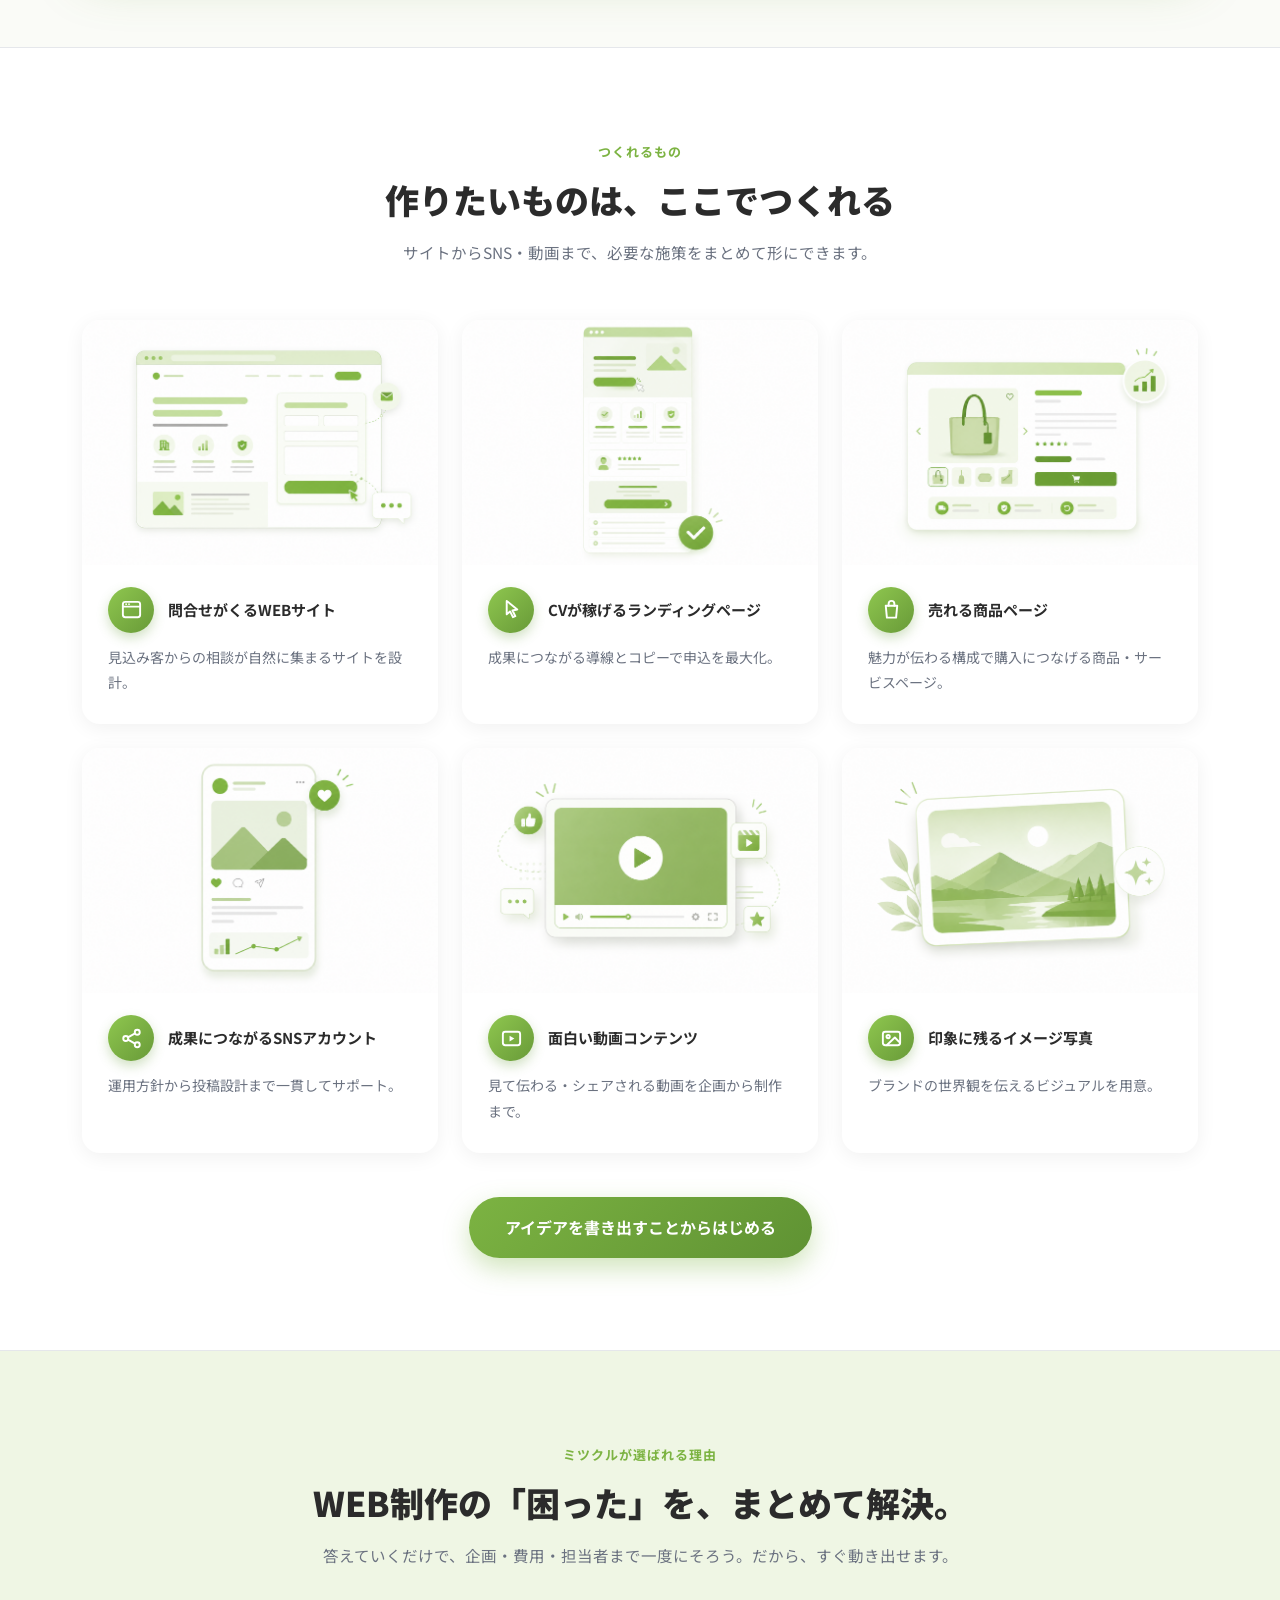
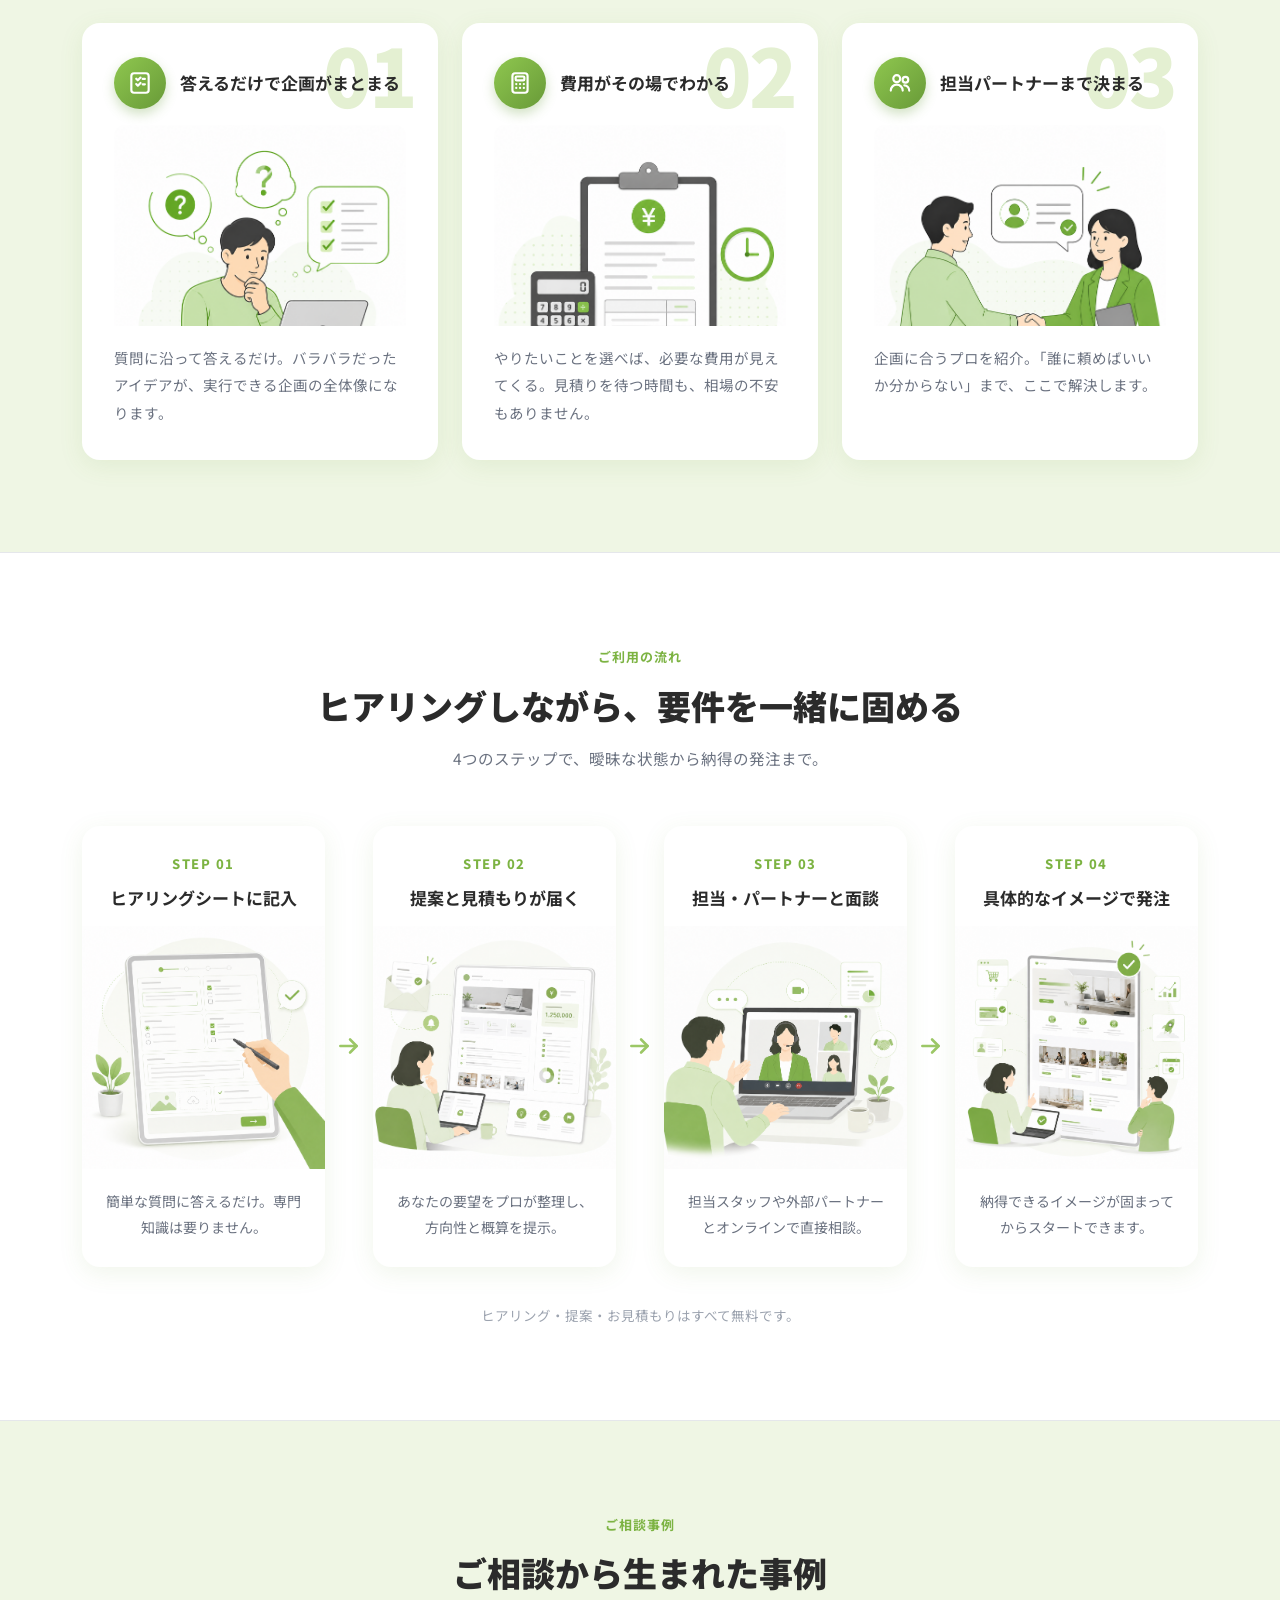
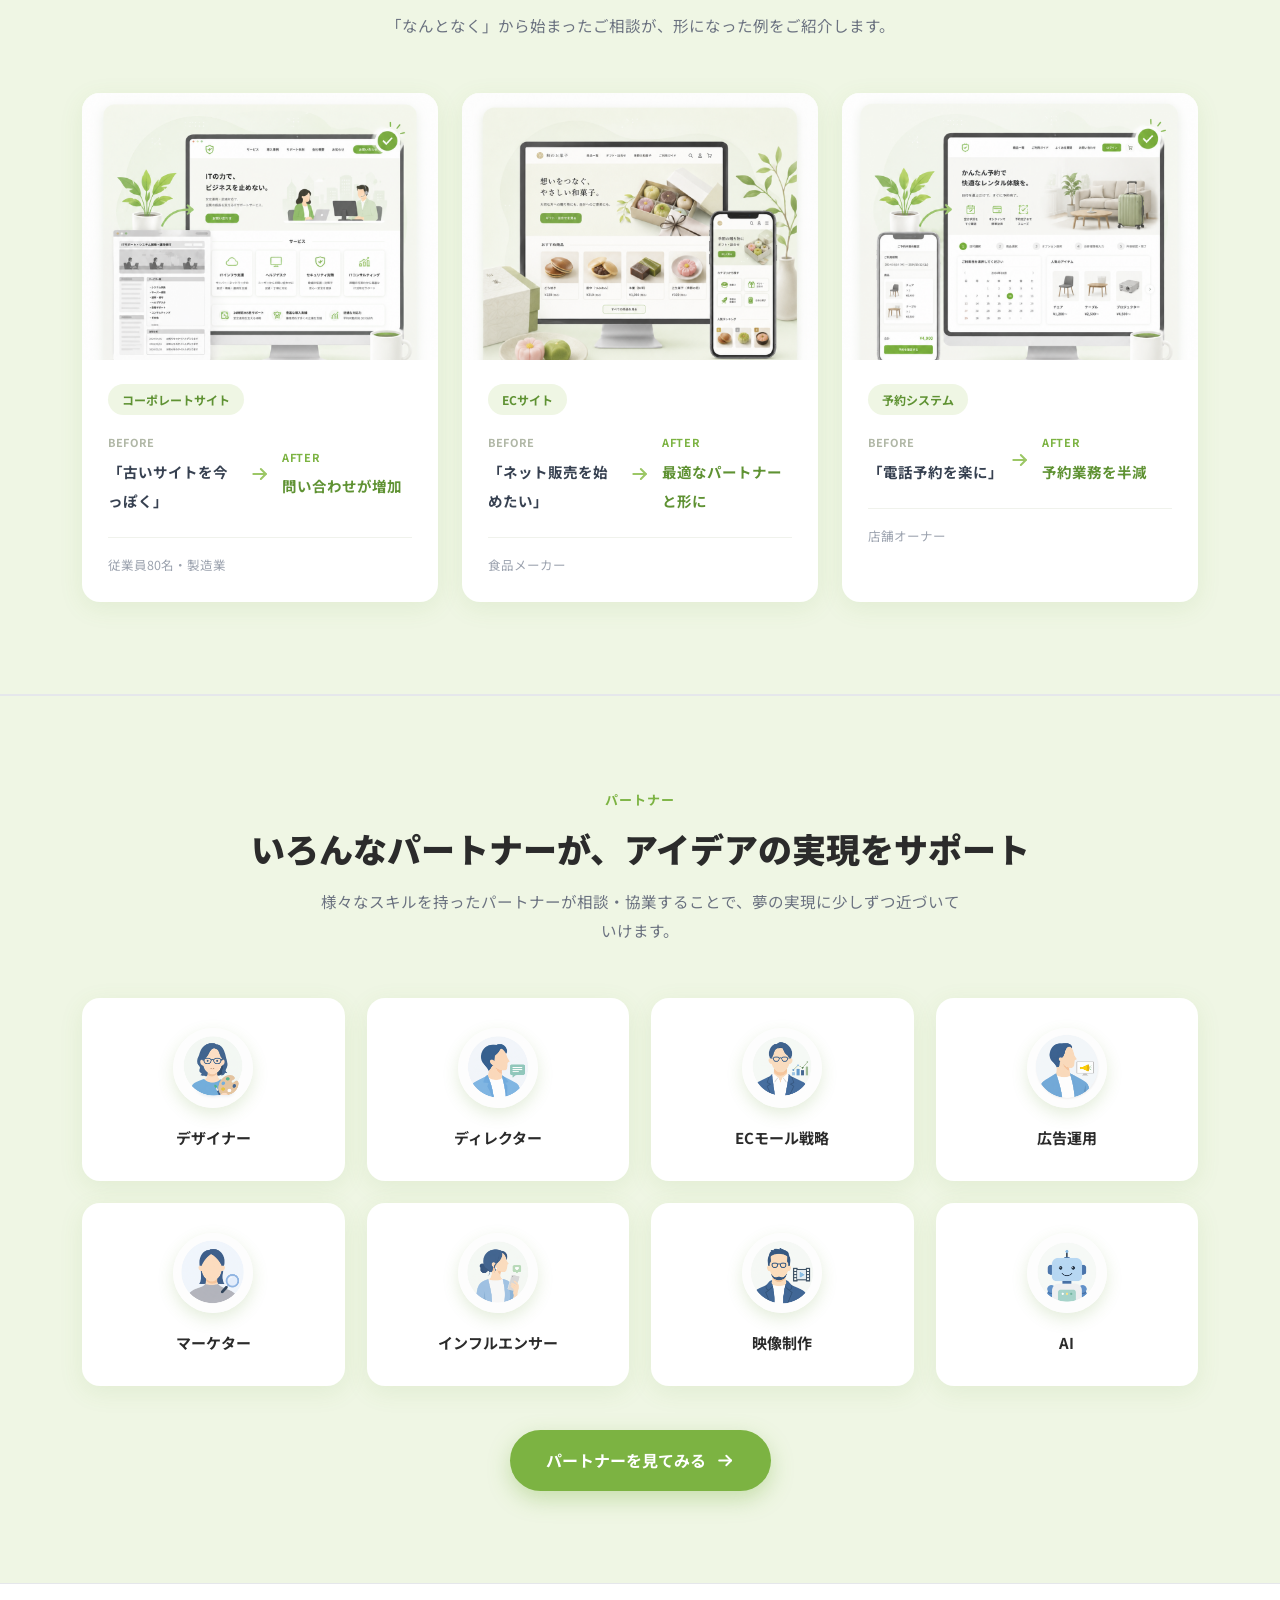
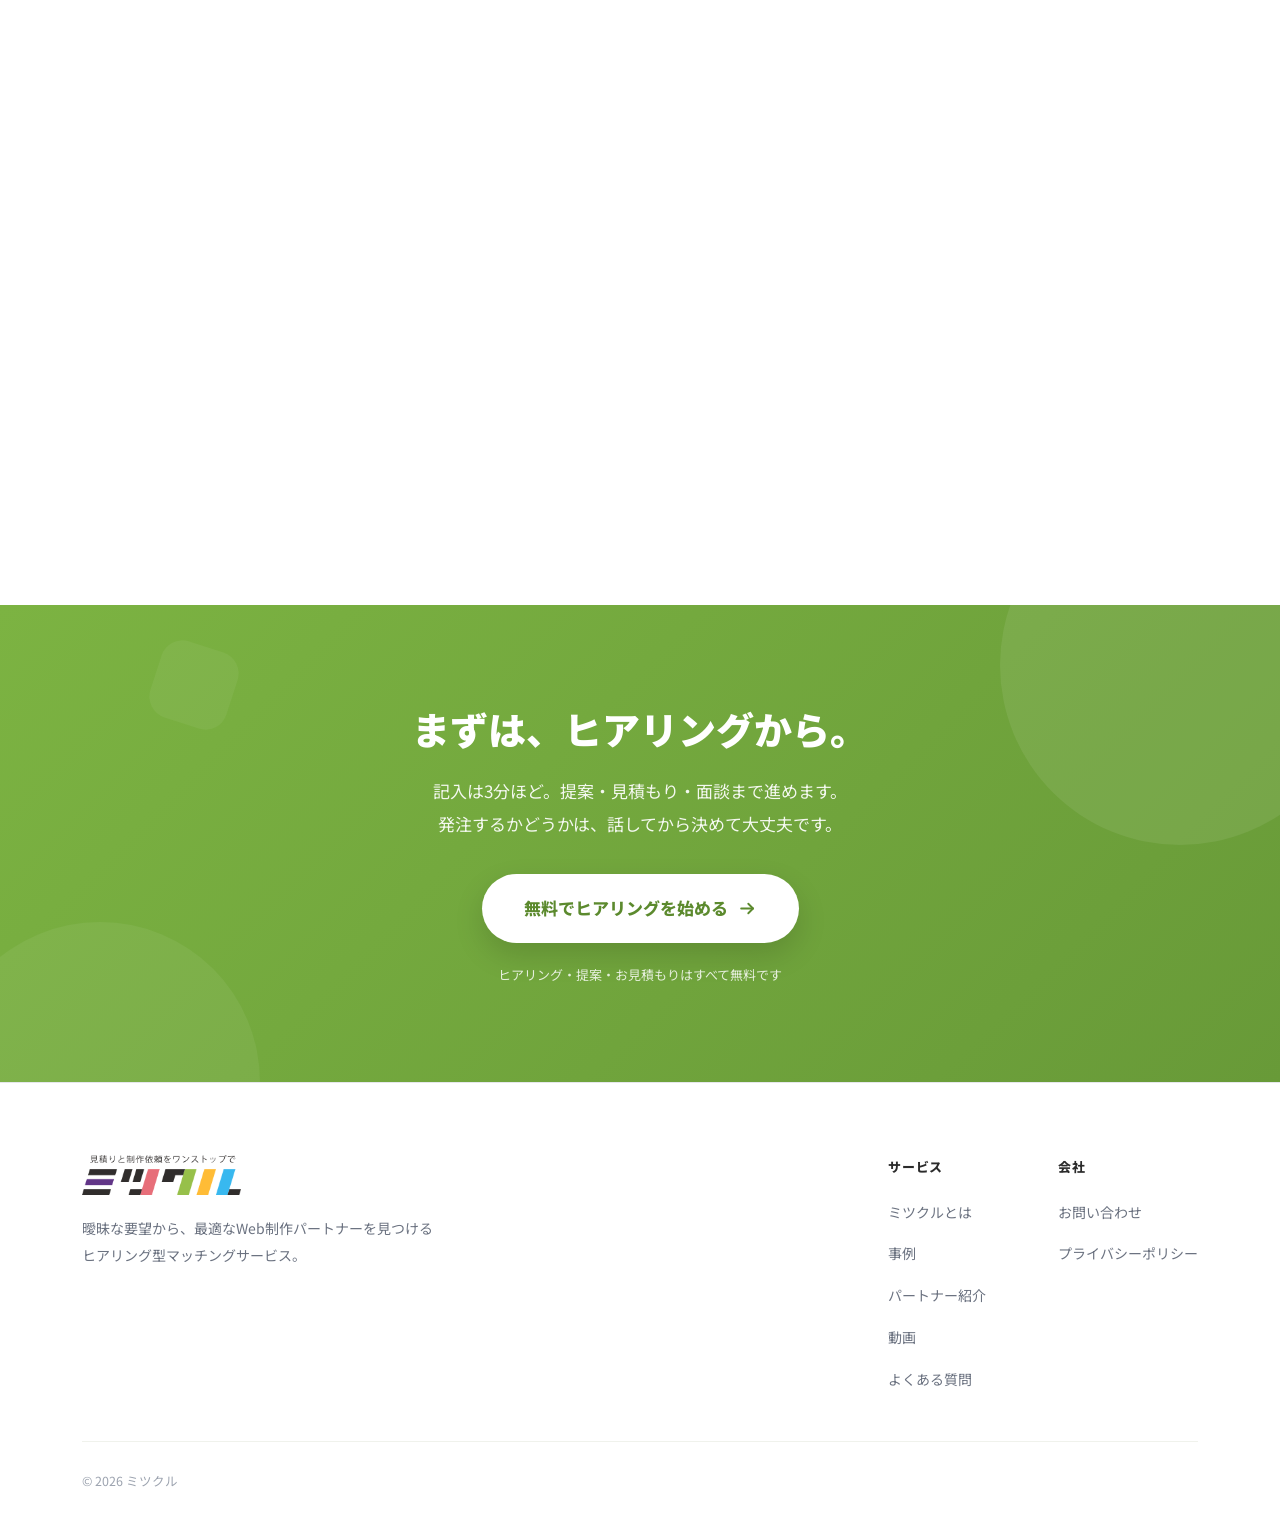
==== commit 998d58de: "CTAリンクを hearing.html に統一＋「ミツクルなら」SP改行調整 デザインのトンマナ・緑ハイライトは維持。  A) 「ミツクルなら」キャッチをSPで2行表示に    既存の <br>（「" ====
--- a/index.html
+++ b/index.html
@@ -81,7 +81,7 @@
         <h1 id="hero-title" class="hero__title">WEBの相談が<span class="hl">これひとつで</span><br>AIヒアリングで企画と費用がわかり、<span class="hl">そのまま発注</span>。</h1>
         <p class="hero__lead">見積りを待つ時間も、相談相手を探す手間もいりません。サイト・LP・SNS・動画まで、やりたいことを得意なパートナーが形にします。</p>
         <div class="btn-row">
-          <a class="btn btn--primary btn--lg" href="#cta">無料で登録する</a>
+          <a class="btn btn--primary btn--lg" href="hearing.html">無料で登録する</a>
           <a class="btn btn--ghost btn--lg" href="#">資料を見る</a>
         </div>
         <ul class="ticks">
@@ -150,7 +150,7 @@
         <li class="make-card"><div class="make-card__thumb"><img src="assets/make-video.png" alt="動画プレイヤーのイメージ" loading="lazy" width="320" height="220"></div><div class="make-card__body"><div class="make-card__head"><span class="ic-badge ic-badge--sm"><svg class="icon" aria-hidden="true"><use href="#i-video"/></svg></span><h3>面白い動画コンテンツ</h3></div><p>見て伝わる・シェアされる動画を企画から制作まで。</p></div></li>
         <li class="make-card"><div class="make-card__thumb"><img src="assets/make-photo.png" alt="山と湖の写真フレームイメージ" loading="lazy" width="320" height="220"></div><div class="make-card__body"><div class="make-card__head"><span class="ic-badge ic-badge--sm"><svg class="icon" aria-hidden="true"><use href="#i-image"/></svg></span><h3>印象に残るイメージ写真</h3></div><p>ブランドの世界観を伝えるビジュアルを用意。</p></div></li>
       </ul>
-      <div class="section__cta"><a class="btn btn--primary btn--grad btn--lg" href="#cta">アイデアを書き出すことからはじめる</a></div>
+      <div class="section__cta"><a class="btn btn--primary btn--grad btn--lg" href="hearing.html">アイデアを書き出すことからはじめる</a></div>
     </div>
   </section>
 
@@ -334,7 +334,7 @@
     <div class="container final-cta__inner">
       <h2 class="final-cta__title" id="cta-title">まずは、ヒアリングから。</h2>
       <p class="final-cta__lead">記入は3分ほど。提案・見積もり・面談まで進めます。<br>発注するかどうかは、話してから決めて大丈夫です。</p>
-      <a class="btn btn--white btn--xl" href="#">無料でヒアリングを始める<svg class="icon" aria-hidden="true"><use href="#i-arrow"/></svg></a>
+      <a class="btn btn--white btn--xl" href="hearing.html">無料でヒアリングを始める<svg class="icon" aria-hidden="true"><use href="#i-arrow"/></svg></a>
       <p class="final-cta__note">ヒアリング・提案・お見積もりはすべて無料です</p>
     </div>
   </section>
--- a/new_styles.css
+++ b/new_styles.css
@@ -385,8 +385,10 @@
   /* 6) ヒーローh1をSPで1px小さく（PC/タブレットは据え置き） */
   .hero__title{ font-size:29px; }
 
-  /* 7) 「ミツクルなら」のキャッチをSPで少し小さく（意図しない改行を防止） */
-  .bridge__lead{ font-size:20px; }
+  /* 7/A) 「ミツクルなら」のキャッチをSPで小さく＋余白を詰め、各行を1行に収める
+     （既存の<br>で「を」の後ろを改行。PCは現状の2行を維持） */
+  .bridge{ padding:30px 22px; }
+  .bridge__lead{ font-size:16px; line-height:1.7; }
 
   /* 9) SPの縦長を圧縮：セクション余白・見出し下・ヒーロー・画像枠を詰める */
   .section{ padding:44px 0; }
@@ -412,3 +414,18 @@
   .make-card__head{ flex-direction:column; align-items:flex-start; gap:10px; padding-bottom:10px; }
   .make-card__head h3{ word-break:auto-phrase; overflow-wrap:anywhere; }
 }
+
+/* =========================================================
+   10) SP（768px以下）：ご利用の流れを 2×2 の田の字グリッドに
+   （矢印は非表示。番号 STEP 01〜04 で順序が分かる。PC/タブレットは横並び＋矢印を維持）
+   ========================================================= */
+@media (max-width:767.98px){
+  .flow,.post_content .flow{ display:grid; grid-template-columns:1fr 1fr; gap:14px; max-width:none; align-items:stretch; }
+  .flow .step{ width:auto; }
+  .flow__arrow{ display:none; }
+  /* 2列幅でも崩れないよう余白・文字サイズを調整 */
+  .step__head{ padding:16px 14px 10px; }
+  .step__no{ font-size:11px; letter-spacing:.08em; margin-bottom:6px; }
+  .step__head h3{ font-size:14.5px; line-height:1.45; word-break:auto-phrase; overflow-wrap:anywhere; }
+  .step p{ padding:12px 14px 18px; font-size:12.5px; line-height:1.8; }
+}
